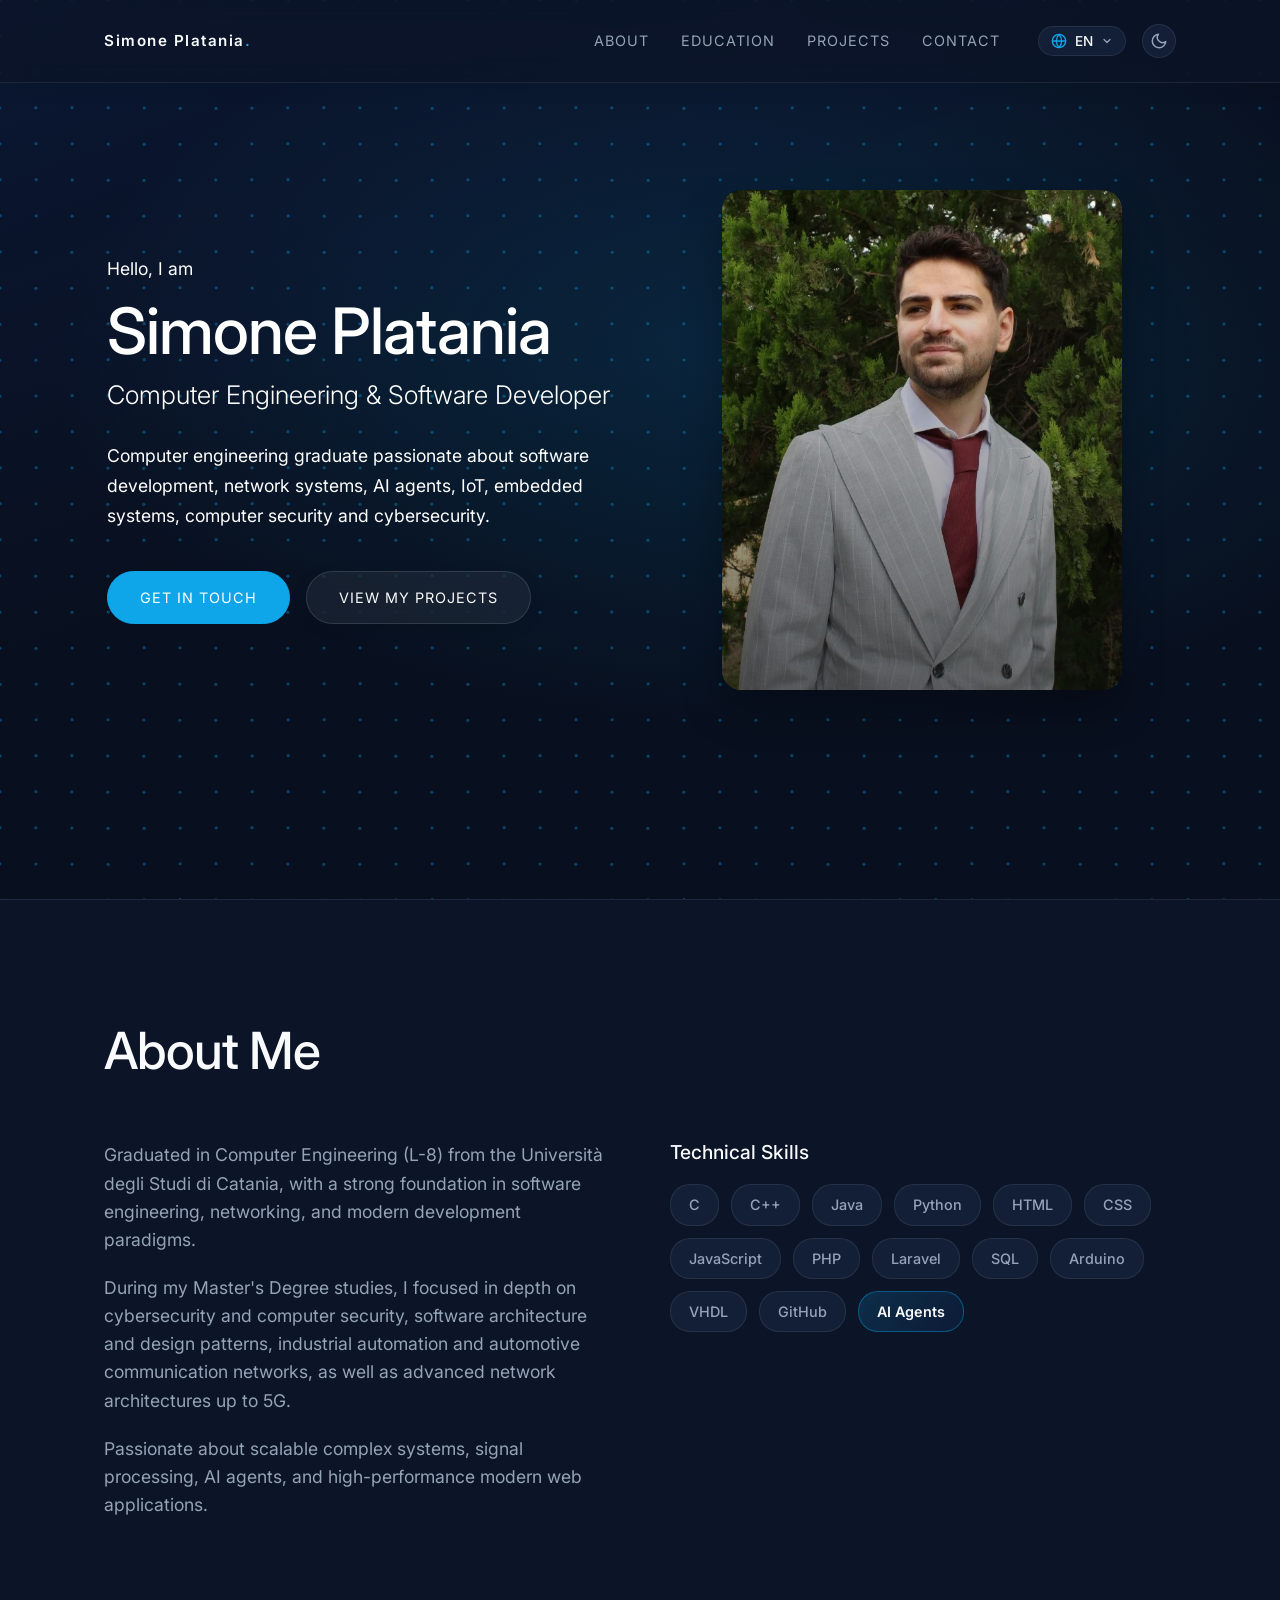
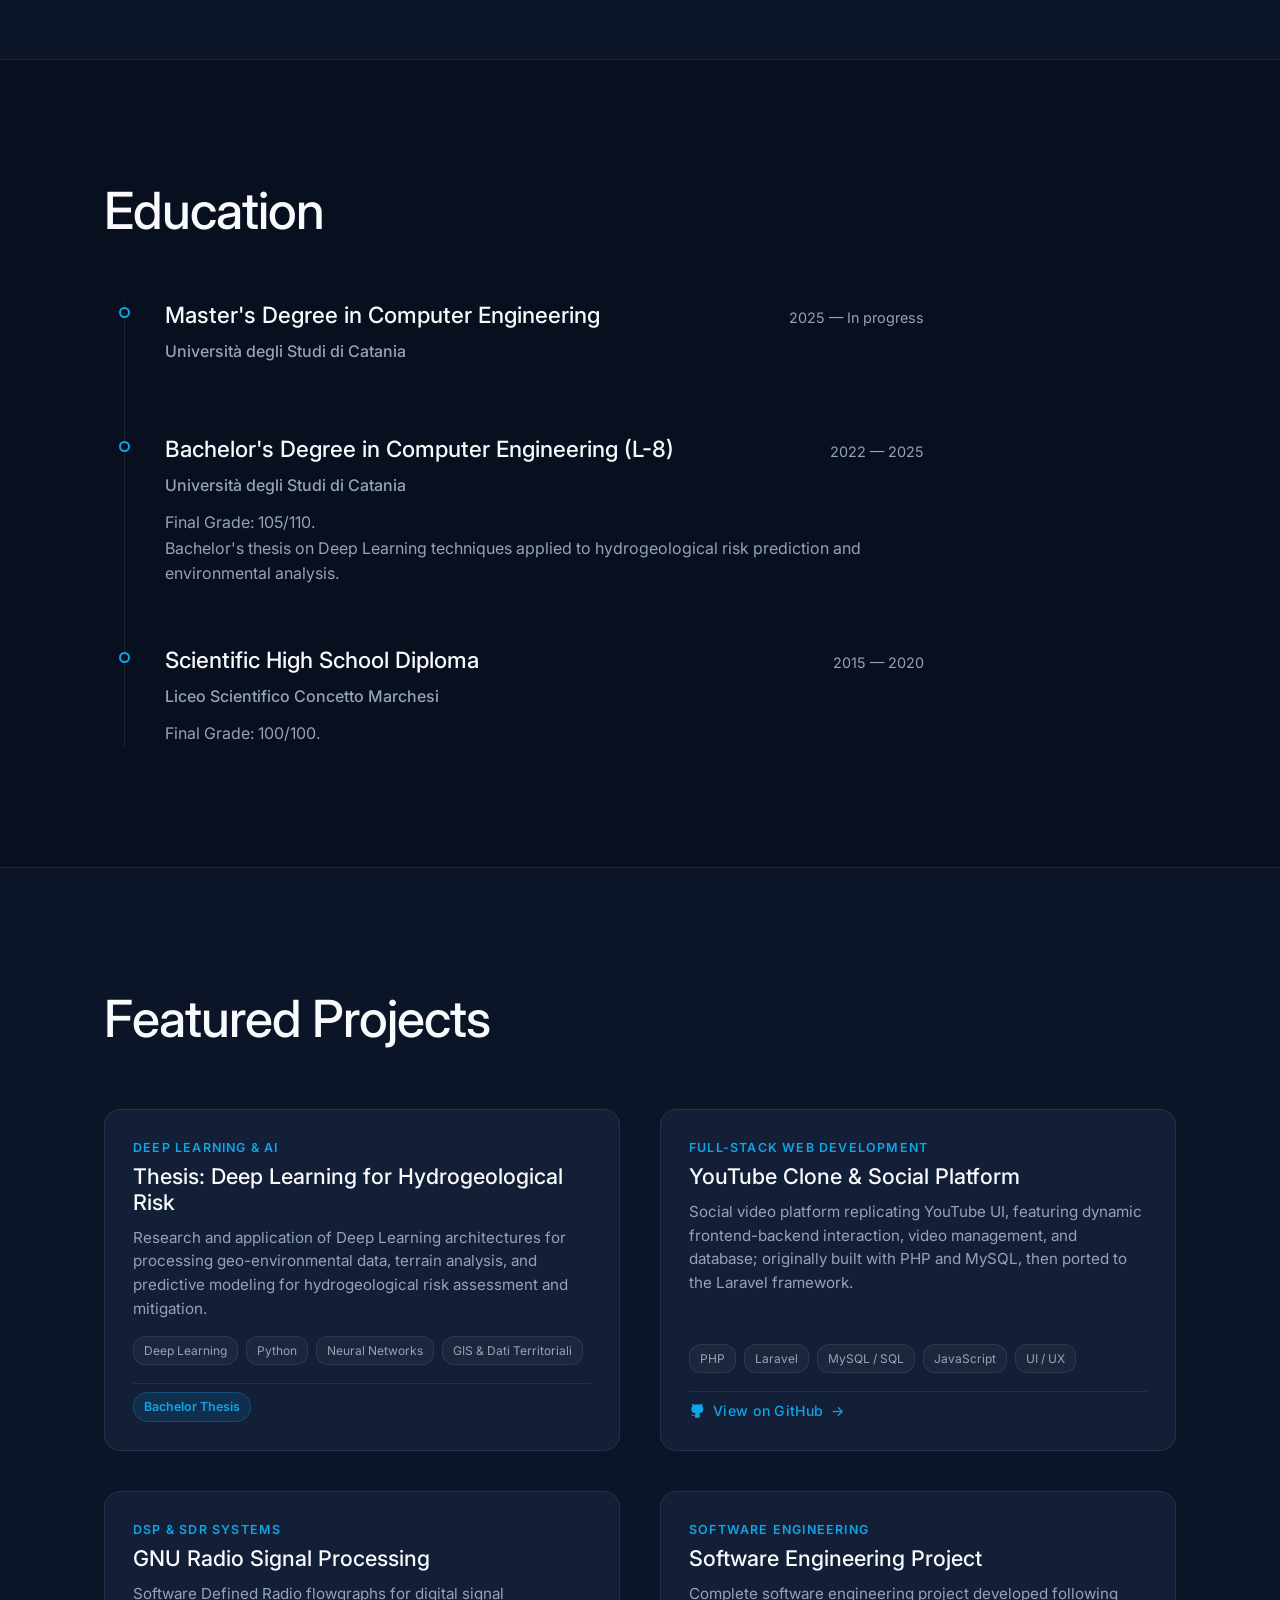
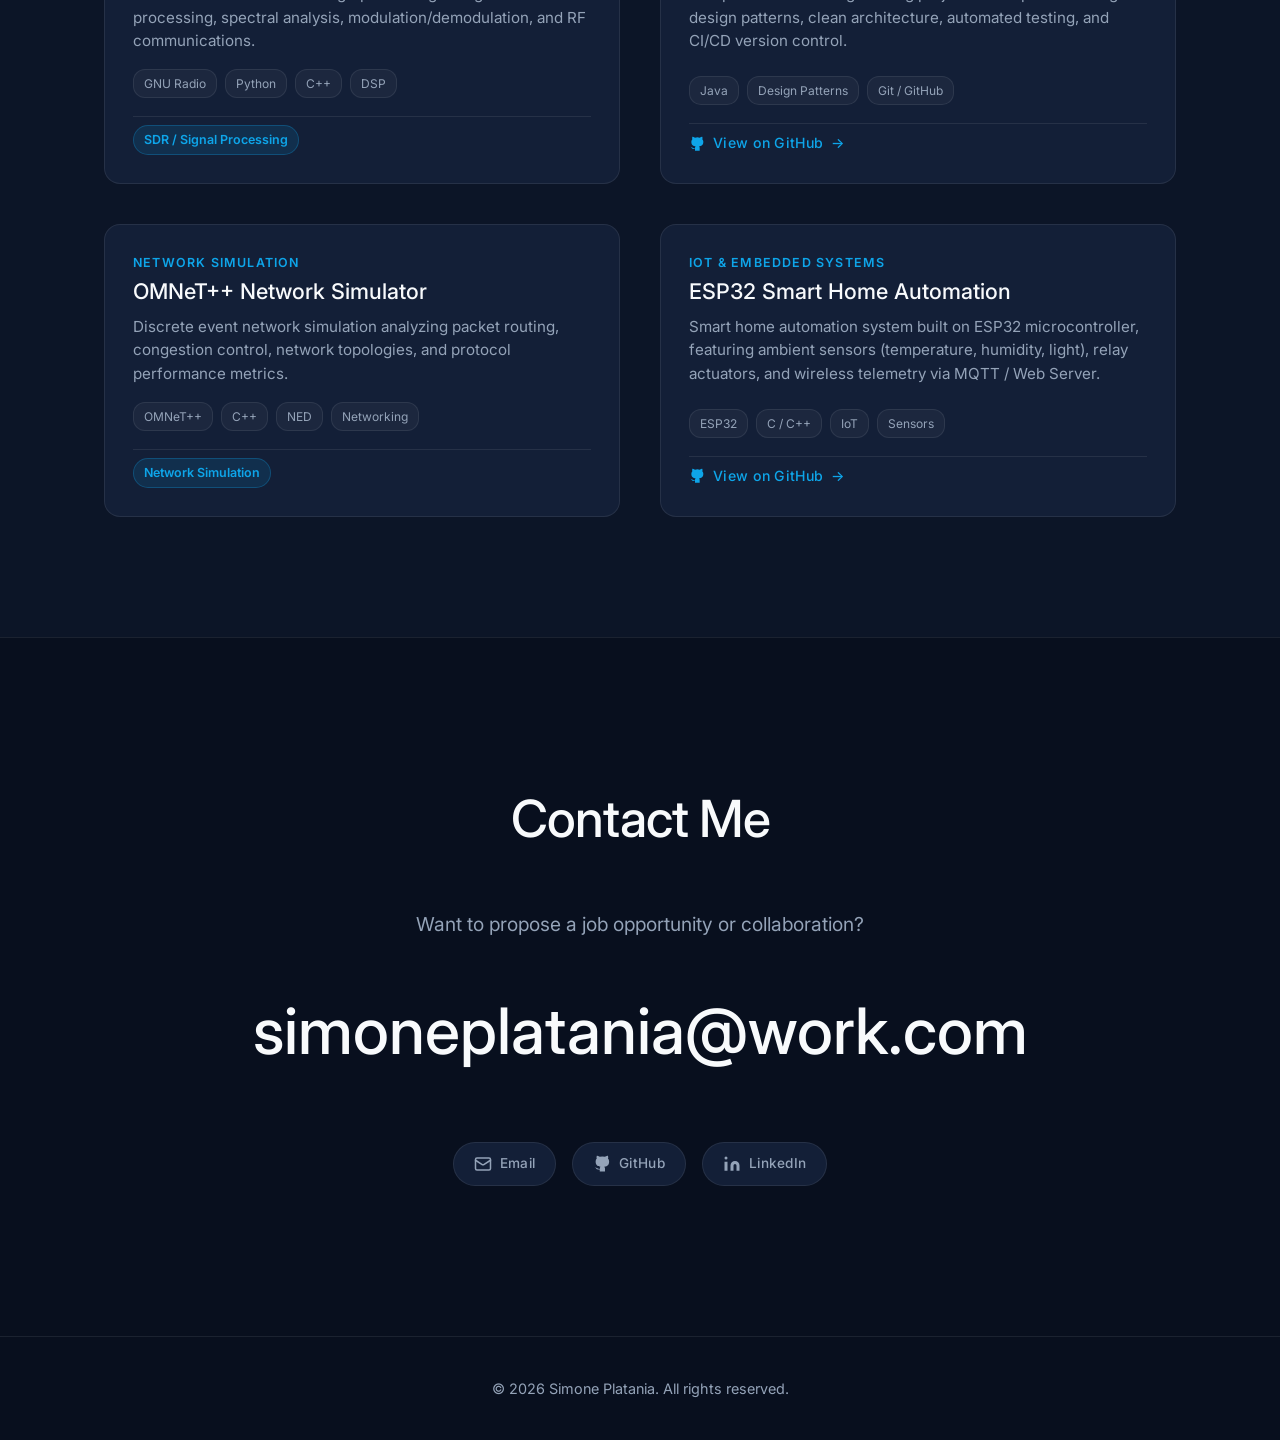
==== index.html @ e35604b4 "contact" ====
<!DOCTYPE html>
<html lang="en">

<head>
    <meta charset="UTF-8">
    <meta name="viewport" content="width=device-width, initial-scale=1.0">
    <title>Simone Platania | Portfolio</title>
    <meta name="description" content="Computer Engineering Graduate & Software Developer - Portfolio of Simone Platania">
    <link rel="stylesheet" href="styles.css">
    <link href="https://fonts.googleapis.com/css2?family=Inter:wght@300;400;500;600;700&display=swap" rel="stylesheet">
</head>

<body>
    <header id="navbar">
        <div class="nav-container">
            <a href="#" class="logo">Simone Platania<span style="color: var(--accent-color)">.</span></a>
            <div class="nav-right">
                <nav>
                    <ul class="nav-links">
                        <li><a href="#about" data-i18n="nav_about">About</a></li>
                        <li><a href="#education" data-i18n="nav_edu">Education</a></li>
                        <li><a href="#projects" data-i18n="nav_work">Projects</a></li>
                        <li><a href="#contact" data-i18n="nav_contact">Contact</a></li>
                        <li class="nav-toggles-wrapper">
                            <!-- Globe Dropdown Language Selector -->
                            <div class="lang-dropdown-wrapper" id="lang-dropdown-wrapper">
                                <button id="lang-dropdown-btn" class="lang-dropdown-btn" aria-label="Select language"
                                    aria-expanded="false" aria-haspopup="true">
                                    <svg class="icon-globe" xmlns="http://www.w3.org/2000/svg" width="16" height="16"
                                        viewBox="0 0 24 24" fill="none" stroke="currentColor" stroke-width="2"
                                        stroke-linecap="round" stroke-linejoin="round">
                                        <circle cx="12" cy="12" r="10" />
                                        <line x1="2" y1="12" x2="22" y2="12" />
                                        <path
                                            d="M12 2a15.3 15.3 0 0 1 4 10 15.3 15.3 0 0 1-4 10 15.3 15.3 0 0 1-4-10 15.3 15.3 0 0 1 4-10z" />
                                    </svg>
                                    <span id="lang-current-label">EN</span>
                                    <svg class="icon-chevron" xmlns="http://www.w3.org/2000/svg" width="12" height="12"
                                        viewBox="0 0 24 24" fill="none" stroke="currentColor" stroke-width="2.5"
                                        stroke-linecap="round" stroke-linejoin="round">
                                        <polyline points="6 9 12 15 18 9" />
                                    </svg>
                                </button>
                                <ul class="lang-dropdown-menu" role="menu" aria-label="Language">
                                    <li>
                                        <button class="lang-option" data-lang="it" role="menuitem">
                                            <span class="lang-code">IT</span>
                                            <span class="lang-name">Italiano</span>
                                        </button>
                                    </li>
                                    <li>
                                        <button class="lang-option active" data-lang="en" role="menuitem">
                                            <span class="lang-code">EN</span>
                                            <span class="lang-name">English</span>
                                        </button>
                                    </li>
                                    <li>
                                        <button class="lang-option" data-lang="es" role="menuitem">
                                            <span class="lang-code">ES</span>
                                            <span class="lang-name">Español</span>
                                        </button>
                                    </li>
                                    <li>
                                        <button class="lang-option" data-lang="fr" role="menuitem">
                                            <span class="lang-code">FR</span>
                                            <span class="lang-name">Français</span>
                                        </button>
                                    </li>
                                    <li>
                                        <button class="lang-option" data-lang="de" role="menuitem">
                                            <span class="lang-code">DE</span>
                                            <span class="lang-name">Deutsch</span>
                                        </button>
                                    </li>
                                </ul>
                            </div>

                            <!-- Theme Toggle Button -->
                            <button id="theme-toggle" class="theme-toggle-btn" aria-label="Cambia tema">
                                <!-- Moon Icon (Shown in Dark Mode) -->
                                <svg class="icon-moon" xmlns="http://www.w3.org/2000/svg" width="18" height="18"
                                    viewBox="0 0 24 24" fill="none" stroke="currentColor" stroke-width="2"
                                    stroke-linecap="round" stroke-linejoin="round">
                                    <path d="M21 12.79A9 9 0 1 1 11.21 3 7 7 0 0 0 21 12.79z"></path>
                                </svg>
                                <!-- Sun Icon (Shown in Light Mode) -->
                                <svg class="icon-sun" xmlns="http://www.w3.org/2000/svg" width="18" height="18"
                                    viewBox="0 0 24 24" fill="none" stroke="currentColor" stroke-width="2"
                                    stroke-linecap="round" stroke-linejoin="round">
                                    <circle cx="12" cy="12" r="5"></circle>
                                    <line x1="12" y1="1" x2="12" y2="3"></line>
                                    <line x1="12" y1="21" x2="12" y2="23"></line>
                                    <line x1="4.22" y1="4.22" x2="5.64" y2="5.64"></line>
                                    <line x1="18.36" y1="18.36" x2="19.78" y2="19.78"></line>
                                    <line x1="1" y1="12" x2="3" y2="12"></line>
                                    <line x1="21" y1="12" x2="23" y2="12"></line>
                                    <line x1="4.22" y1="19.78" x2="5.64" y2="18.36"></line>
                                    <line x1="18.36" y1="5.64" x2="19.78" y2="4.22"></line>
                                </svg>
                            </button>
                        </li>
                    </ul>
                </nav>
                <button class="hamburger" id="hamburger-btn" aria-label="Menu" aria-expanded="false">
                    <span class="line"></span>
                    <span class="line"></span>
                    <span class="line"></span>
                </button>
            </div>
        </div>
    </header>

    <main>
        <!-- Hero Section -->
        <section id="hero" class="hero-section">
            <canvas id="hero-canvas"></canvas>
            <div class="container hero-container">
                <div class="hero-text fade-in">
                    <p class="greeting" data-i18n="hero_greeting">Hello, I am</p>
                    <h1 class="title">Simone Platania</h1>
                    <h2 class="subtitle" data-i18n="hero_subtitle">Computer Engineering & Software Developer</h2>
                    <p class="description" data-i18n="hero_desc">
                        Computer engineering graduate passionate about software development, network systems, AI agents, IoT, embedded systems, computer security and cybersecurity.
                    </p>
                    <div class="hero-actions">
                        <a href="#contact" class="btn btn-primary" data-i18n="btn_contact">Get in Touch</a>
                        <a href="#projects" class="btn btn-secondary" data-i18n="btn_work">View My Projects</a>
                    </div>
                </div>
                <div class="hero-visual fade-in">
                    <div class="image-wrapper">
                        <!-- Profile Image -->
                        <img src="assets/profile_avatar.jpg" alt="Simone Platania" class="profile-img" width="682" height="1024">
                        <div class="img-backdrop"></div>
                    </div>
                </div>
            </div>
        </section>

        <!-- About Section -->
        <section id="about" class="about-section">
            <div class="container">
                <h2 class="section-title reveal-text" data-i18n="about_title">About Me</h2>
                <div class="about-content">
                    <div class="about-text fade-in-up">
                        <p data-i18n="about_p1">Graduated in Computer Engineering (L-8) from the Università degli Studi di Catania, with a strong foundation in software engineering, networking, and modern development paradigms.</p>
                        <p data-i18n="about_p2">During my Master's Degree studies, I focused in depth on cybersecurity and computer security, software architecture and design patterns, industrial automation and automotive communication networks, as well as advanced network architectures up to 5G.</p>
                        <p data-i18n="about_p3">Passionate about scalable complex systems, signal processing, AI agents, and high-performance modern web applications.</p>
                    </div>
                    <div class="skills-container fade-in-up">
                        <h3 data-i18n="skills_title">Technical Skills</h3>
                        <div class="skills-grid">
                            <span class="skill-tag">C</span>
                            <span class="skill-tag">C++</span>
                            <span class="skill-tag">Java</span>
                            <span class="skill-tag">Python</span>
                            <span class="skill-tag">HTML</span>
                            <span class="skill-tag">CSS</span>
                            <span class="skill-tag">JavaScript</span>
                            <span class="skill-tag">PHP</span>
                            <span class="skill-tag">Laravel</span>
                            <span class="skill-tag">SQL</span>
                            <span class="skill-tag">Arduino</span>
                            <span class="skill-tag">VHDL</span>
                            <span class="skill-tag">GitHub</span>
                            <span class="skill-tag skill-highlight" data-i18n="skill_ai">AI Agents</span>
                        </div>
                    </div>
                </div>
            </div>
        </section>

        <!-- Education Section -->
        <section id="education" class="experience-section">
            <div class="container">
                <h2 class="section-title reveal-text" data-i18n="edu_title">Education</h2>
                <div class="timeline">
                    <!-- Master's Degree in Computer Engineering -->
                    <div class="timeline-item fade-in-up">
                        <div class="timeline-dot"></div>
                        <div class="timeline-content">
                            <div class="timeline-header">
                                <h3 data-i18n="edu0_degree">Master's Degree in Computer Engineering</h3>
                                <span class="timeline-date" data-i18n="edu0_date">2025 — In progress</span>
                            </div>
                            <h4 class="company">
                                <span data-i18n="edu0_school">Università degli Studi di Catania</span>
                            </h4>
                        </div>
                    </div>
                    <!-- Bachelor's Degree in Computer Engineering (L-8) -->
                    <div class="timeline-item fade-in-up">
                        <div class="timeline-dot"></div>
                        <div class="timeline-content">
                            <div class="timeline-header">
                                <h3 data-i18n="edu1_degree">Bachelor's Degree in Computer Engineering (L-8)</h3>
                                <span class="timeline-date" data-i18n="edu1_date">2022 — 2025</span>
                            </div>
                            <h4 class="company">
                                <span data-i18n="edu1_school">Università degli Studi di Catania</span>
                            </h4>
                            <p data-i18n="edu1_desc">Final Grade: 105/110.<br>Bachelor's thesis on Deep Learning techniques applied to hydrogeological risk prediction and environmental analysis.</p>
                        </div>
                    </div>
                    <!-- Scientific High School Diploma -->
                    <div class="timeline-item fade-in-up">
                        <div class="timeline-dot"></div>
                        <div class="timeline-content">
                            <div class="timeline-header">
                                <h3 data-i18n="edu2_degree">Scientific High School Diploma</h3>
                                <span class="timeline-date" data-i18n="edu2_date">2015 — 2020</span>
                            </div>
                            <h4 class="company">
                                <span data-i18n="edu2_school">Liceo Scientifico Concetto Marchesi</span>
                            </h4>
                            <p data-i18n="edu2_desc">Final Grade: 100/100.</p>
                        </div>
                    </div>
                </div>
            </div>
        </section>

        <!-- Projects Section -->
        <section id="projects" class="projects-section">
            <div class="container">
                <h2 class="section-title reveal-text" data-i18n="work_title">Featured Projects</h2>
                <div class="projects-grid">
                    <!-- Project 1: Tesi Deep Learning Rischio Idrogeologico -->
                    <article class="project-card fade-in-up">
                        <div class="project-info">
                            <span class="project-category" data-i18n="proj_thesis_cat">Deep Learning & AI</span>
                            <h3 data-i18n="proj_thesis_title">Tesi: Deep Learning per il Rischio Idrogeologico</h3>
                            <p class="project-desc" data-i18n="proj_thesis_desc">Studio e applicazione di architetture
                                di Deep Learning per l'elaborazione di dati geo-ambientali, analisi del territorio e
                                modelli predittivi per la stima e mitigazione del rischio idrogeologico.</p>
                            <div class="project-tags">
                                <span class="tag-pill">Deep Learning</span>
                                <span class="tag-pill">Python</span>
                                <span class="tag-pill">Neural Networks</span>
                                <span class="tag-pill">GIS & Dati Territoriali</span>
                            </div>
                            <div class="project-links-group">
                                <span class="project-badge" data-i18n="badge_thesis">Tesi di Laurea</span>
                            </div>
                        </div>
                    </article>

                    <!-- Project 2: YouTube Clone & Social Platform -->
                    <article class="project-card fade-in-up">
                        <div class="project-info">
                            <span class="project-category" data-i18n="proj_youtube_cat">Sviluppo Web Full-Stack</span>
                            <h3 data-i18n="proj_youtube_title">YouTube Clone & Social Platform</h3>
                            <p class="project-desc" data-i18n="proj_youtube_desc">Piattaforma social video con
                                interfaccia grafica ispirata a YouTube, interazione dinamica frontend-backend, gestione
                                video e database; inizialmente sviluppata in PHP e MySQL, successivamente portata su
                                framework Laravel.
                            </p>
                            <div class="project-tags">
                                <span class="tag-pill">PHP</span>
                                <span class="tag-pill">Laravel</span>
                                <span class="tag-pill">MySQL / SQL</span>
                                <span class="tag-pill">JavaScript</span>
                                <span class="tag-pill">UI / UX</span>
                            </div>
                            <div class="project-links-group">
                                <a href="https://github.com/simoplat/hw2" target="_blank" rel="noopener noreferrer"
                                    class="project-link">
                                    <svg xmlns="http://www.w3.org/2000/svg" width="16" height="16" viewBox="0 0 24 24"
                                        fill="currentColor">
                                        <path
                                            d="M9 19c-5 1.5-5-2.5-7-3m14 6v-3.87a3.37 3.37 0 0 0-.94-2.61c3.14-.35 6.44-1.54 6.44-7A5.44 5.44 0 0 0 20 4.77 5.07 5.07 0 0 0 19.91 1S18.73.65 16 2.48a13.38 13.38 0 0 0-7 0C6.27.65 5.09 1 5.09 1A5.07 5.07 0 0 0 5 4.77a5.44 5.44 0 0 0-1.5 3.78c0 5.42 3.3 6.61 6.44 7A3.37 3.37 0 0 0 9 18.13V22" />
                                    </svg>
                                    <span data-i18n="btn_view_proj">Vedi su GitHub</span>
                                    <span class="arrow">→</span>
                                </a>
                            </div>
                        </div>
                    </article>

                    <!-- Project 3: GNU Radio -->
                    <article class="project-card fade-in-up">
                        <div class="project-info">
                            <span class="project-category" data-i18n="proj_gnuradio_cat">Sistemi DSP & SDR</span>
                            <h3 data-i18n="proj_gnuradio_title">GNU Radio Signal Processing</h3>
                            <p class="project-desc" data-i18n="proj_gnuradio_desc">Flowgraph Software Defined Radio per
                                elaborazione digitale dei segnali, analisi spettrale, modulazione/demodulazione e
                                comunicazioni RF.</p>
                            <div class="project-tags">
                                <span class="tag-pill">GNU Radio</span>
                                <span class="tag-pill">Python</span>
                                <span class="tag-pill">C++</span>
                                <span class="tag-pill">DSP</span>
                            </div>
                            <div class="project-links-group">
                                <span class="project-badge">SDR / Signal Processing</span>
                            </div>
                        </div>
                    </article>

                    <!-- Project 4: Progetto Ingegneria del Software -->
                    <article class="project-card fade-in-up">
                        <div class="project-info">
                            <span class="project-category" data-i18n="proj_sweng_cat">Ingegneria del Software</span>
                            <h3 data-i18n="proj_sweng_title">Progetto Ingegneria del Software</h3>
                            <p class="project-desc" data-i18n="proj_sweng_desc">Progetto software completo sviluppato
                                seguendo pattern architetturali, principi di clean code, testing e controllo di versione
                                con GitHub.</p>
                            <div class="project-tags">
                                <span class="tag-pill">Java</span>
                                <span class="tag-pill">Design Patterns</span>
                                <span class="tag-pill">Git / GitHub</span>
                            </div>
                            <div class="project-links-group">
                                <a href="https://github.com/simoplat/UniCenter" target="_blank"
                                    rel="noopener noreferrer" class="project-link">
                                    <svg xmlns="http://www.w3.org/2000/svg" width="16" height="16" viewBox="0 0 24 24"
                                        fill="currentColor">
                                        <path
                                            d="M9 19c-5 1.5-5-2.5-7-3m14 6v-3.87a3.37 3.37 0 0 0-.94-2.61c3.14-.35 6.44-1.54 6.44-7A5.44 5.44 0 0 0 20 4.77 5.07 5.07 0 0 0 19.91 1S18.73.65 16 2.48a13.38 13.38 0 0 0-7 0C6.27.65 5.09 1 5.09 1A5.07 5.07 0 0 0 5 4.77a5.44 5.44 0 0 0-1.5 3.78c0 5.42 3.3 6.61 6.44 7A3.37 3.37 0 0 0 9 18.13V22" />
                                    </svg>
                                    <span data-i18n="btn_view_proj">Vedi su GitHub</span>
                                    <span class="arrow">→</span>
                                </a>
                            </div>
                        </div>
                    </article>

                    <!-- Project 5: OMNeT++ -->
                    <article class="project-card fade-in-up">
                        <div class="project-info">
                            <span class="project-category" data-i18n="proj_omnet_cat">Simulazione di Reti</span>
                            <h3 data-i18n="proj_omnet_title">OMNeT++ Network Simulator</h3>
                            <p class="project-desc" data-i18n="proj_omnet_desc">Simulazioni ad eventi discreti per
                                l'analisi di instradamento pacchetti, congestione di rete, topologie complesse e
                                metriche di prestazione.</p>
                            <div class="project-tags">
                                <span class="tag-pill">OMNeT++</span>
                                <span class="tag-pill">C++</span>
                                <span class="tag-pill">NED</span>
                                <span class="tag-pill">Networking</span>
                            </div>
                            <div class="project-links-group">
                                <span class="project-badge">Network Simulation</span>
                            </div>
                        </div>
                    </article>

                    <!-- Project 6: ESP32 Smart Home -->
                    <article class="project-card fade-in-up">
                        <div class="project-info">
                            <span class="project-category" data-i18n="proj_esp32_cat">IoT & Sistemi Embedded</span>
                            <h3 data-i18n="proj_esp32_title">ESP32 Smart Home Automation</h3>
                            <p class="project-desc" data-i18n="proj_esp32_desc">Sistema di automazione domestica basato
                                su microcontrollore ESP32, sensori ambientali (temperatura, umidità, illuminazione),
                                tramite Bot Telegram.</p>
                            <div class="project-tags">
                                <span class="tag-pill">ESP32</span>
                                <span class="tag-pill">C / C++</span>
                                <span class="tag-pill">IoT</span>
                                <span class="tag-pill">Sensors</span>
                            </div>
                            <div class="project-links-group">
                                <a href="https://github.com/simoplat" target="_blank" rel="noopener noreferrer"
                                    class="project-link">
                                    <svg xmlns="http://www.w3.org/2000/svg" width="16" height="16" viewBox="0 0 24 24"
                                        fill="currentColor">
                                        <path
                                            d="M9 19c-5 1.5-5-2.5-7-3m14 6v-3.87a3.37 3.37 0 0 0-.94-2.61c3.14-.35 6.44-1.54 6.44-7A5.44 5.44 0 0 0 20 4.77 5.07 5.07 0 0 0 19.91 1S18.73.65 16 2.48a13.38 13.38 0 0 0-7 0C6.27.65 5.09 1 5.09 1A5.07 5.07 0 0 0 5 4.77a5.44 5.44 0 0 0-1.5 3.78c0 5.42 3.3 6.61 6.44 7A3.37 3.37 0 0 0 9 18.13V22" />
                                    </svg>
                                    <span data-i18n="btn_view_proj">Vedi su GitHub</span>
                                    <span class="arrow">→</span>
                                </a>
                            </div>
                        </div>
                    </article>
                </div>
            </div>
        </section>

        <!-- Contact Section -->
        <section id="contact" class="contact-section">
            <div class="container">
                <div class="contact-content fade-in-up">
                    <h2 class="section-title" data-i18n="contact_title">Contact Me</h2>
                    <p class="contact-desc" data-i18n="contact_desc">Want to propose a job opportunity or collaboration?</p>
                    <a href="mailto:hello@example.com" class="email-link">simoneplatania@work.com</a>

                    <div class="social-links">
                        <a href="mailto:hello@example.com" class="social-link" aria-label="Email">
                            <svg xmlns="http://www.w3.org/2000/svg" width="18" height="18" viewBox="0 0 24 24"
                                fill="none" stroke="currentColor" stroke-width="2" stroke-linecap="round"
                                stroke-linejoin="round">
                                <rect x="2" y="4" width="20" height="16" rx="2" />
                                <path d="m22 7-8.97 5.7a1.94 1.94 0 0 1-2.06 0L2 7" />
                            </svg>
                            <span>Email</span>
                        </a>
                        <a href="https://github.com/simoplat" target="_blank" rel="noopener noreferrer"
                            class="social-link" aria-label="GitHub">
                            <svg xmlns="http://www.w3.org/2000/svg" width="18" height="18" viewBox="0 0 24 24"
                                fill="currentColor">
                                <path
                                    d="M9 19c-5 1.5-5-2.5-7-3m14 6v-3.87a3.37 3.37 0 0 0-.94-2.61c3.14-.35 6.44-1.54 6.44-7A5.44 5.44 0 0 0 20 4.77 5.07 5.07 0 0 0 19.91 1S18.73.65 16 2.48a13.38 13.38 0 0 0-7 0C6.27.65 5.09 1 5.09 1A5.07 5.07 0 0 0 5 4.77a5.44 5.44 0 0 0-1.5 3.78c0 5.42 3.3 6.61 6.44 7A3.37 3.37 0 0 0 9 18.13V22" />
                            </svg>
                            <span>GitHub</span>
                        </a>
                        <a href="https://linkedin.com/" target="_blank" rel="noopener noreferrer" class="social-link"
                            aria-label="LinkedIn">
                            <svg xmlns="http://www.w3.org/2000/svg" width="18" height="18" viewBox="0 0 24 24"
                                fill="currentColor">
                                <path
                                    d="M16 8a6 6 0 0 1 6 6v7h-4v-7a2 2 0 0 0-2-2 2 2 0 0 0-2 2v7h-4v-7a6 6 0 0 1 6-6z" />
                                <rect x="2" y="9" width="4" height="12" />
                                <circle cx="4" cy="4" r="2" />
                            </svg>
                            <span>LinkedIn</span>
                        </a>
                    </div>
                </div>
            </div>
        </section>
    </main>

    <footer>
        <div class="container footer-container">
            <p>&copy; <span id="year"></span> Simone Platania. <span data-i18n="footer_rights">All rights reserved.</span></p>
        </div>
    </footer>

    <script src="translations.js"></script>
    <script src="script.js"></script>
</body>

</html>
---- styles.css ----
/* Base & Reset */
*,
*::before,
*::after {
    box-sizing: border-box;
    margin: 0;
    padding: 0;
}

:root {
    --bg-color: #0c1527;
    --bg-alt: #080f1e;
    --bg-dark-blue: #080f1e;
    --surface-color: #131f37;
    --text-primary: #f8fafc;
    --text-secondary: #94a3b8;
    --accent-color: #0ea5e9;
    --accent-light: #38bdf8;
    --border-color: rgba(255, 255, 255, 0.08);
    --navbar-bg-initial: rgba(12, 21, 39, 0.70);
    --navbar-bg: rgba(12, 21, 39, 0.88);
    --btn-secondary-bg: rgba(255, 255, 255, 0.06);
    --btn-secondary-border: rgba(255, 255, 255, 0.12);
    --font-main: 'Inter', sans-serif;
    --transition: all 0.4s cubic-bezier(0.16, 1, 0.3, 1);
}

/* Light Theme */
[data-theme="light"] {
    --bg-color: #f8fafc;
    --bg-alt: #f0f7ff;
    --bg-dark-blue: #f0f7ff;
    --surface-color: #ffffff;
    --text-primary: #0f172a;
    --text-secondary: #475569;
    --accent-color: #0284c7;
    --accent-light: #0369a1;
    --border-color: rgba(0, 0, 0, 0.08);
    --navbar-bg-initial: rgba(248, 250, 252, 0.75);
    --navbar-bg: rgba(248, 250, 252, 0.90);
    --btn-secondary-bg: rgba(255, 255, 255, 0.75);
    --btn-secondary-border: rgba(0, 0, 0, 0.12);
}

html {
    scroll-behavior: smooth;
    font-size: 16px;
}

body {
    background-color: var(--bg-color);
    color: var(--text-primary);
    font-family: var(--font-main);
    line-height: 1.6;
    overflow-x: hidden;
    transition: background-color 0.4s ease, color 0.4s ease;
}


main,
footer {
    position: relative;
    z-index: 10;
}

/* Lang Dropdown Selector */
.lang-dropdown-wrapper {
    position: relative;
    display: inline-block;
}

.lang-dropdown-btn {
    background: var(--surface-color);
    border: 1px solid var(--border-color);
    border-radius: 20px;
    padding: 6px 12px;
    display: flex;
    align-items: center;
    gap: 8px;
    cursor: pointer;
    color: var(--text-primary);
    font-family: var(--font-main);
    font-size: 0.85rem;
    font-weight: 500;
    transition: var(--transition);
    outline: none;
}

.lang-dropdown-btn:hover,
.lang-dropdown-wrapper.open .lang-dropdown-btn {
    border-color: var(--accent-color);
    box-shadow: 0 0 14px rgba(14, 165, 233, 0.25);
    color: var(--accent-color);
}

.icon-globe {
    color: var(--accent-color);
    flex-shrink: 0;
    transition: transform 0.3s ease;
}

.lang-dropdown-btn:hover .icon-globe {
    transform: rotate(20deg);
}

.lang-current-label {
    font-weight: 600;
    letter-spacing: 0.5px;
    font-size: 0.8rem;
}

.icon-chevron {
    color: var(--text-secondary);
    transition: transform 0.3s cubic-bezier(0.16, 1, 0.3, 1);
}

.lang-dropdown-wrapper.open .icon-chevron {
    transform: rotate(180deg);
}

/* Dropdown Menu */
.lang-dropdown-menu {
    position: absolute;
    top: calc(100% + 8px);
    right: 0;
    background: var(--surface-color);
    border: 1px solid var(--border-color);
    border-radius: 12px;
    padding: 6px;
    list-style: none;
    min-width: 140px;
    box-shadow: 0 10px 30px rgba(0, 0, 0, 0.35);
    backdrop-filter: blur(12px);
    opacity: 0;
    visibility: hidden;
    transform: translateY(-8px) scale(0.95);
    transition: opacity 0.25s cubic-bezier(0.16, 1, 0.3, 1),
                transform 0.25s cubic-bezier(0.16, 1, 0.3, 1),
                visibility 0.25s;
    z-index: 150;
}

.lang-dropdown-wrapper.open .lang-dropdown-menu {
    opacity: 1;
    visibility: visible;
    transform: translateY(0) scale(1);
}

.lang-option {
    width: 100%;
    background: none;
    border: none;
    border-radius: 8px;
    padding: 8px 12px;
    display: flex;
    align-items: center;
    gap: 10px;
    color: var(--text-secondary);
    font-family: var(--font-main);
    font-size: 0.85rem;
    cursor: pointer;
    transition: var(--transition);
    text-align: left;
}

.lang-option:hover {
    background: rgba(14, 165, 233, 0.12);
    color: var(--text-primary);
}

.lang-option.active {
    background: rgba(14, 165, 233, 0.18);
    color: var(--accent-color);
    font-weight: 600;
}

.lang-flag {
    font-size: 1rem;
    line-height: 1;
}

.lang-name {
    flex-grow: 1;
}

.lang-code {
    font-size: 0.75rem;
    opacity: 0.7;
    font-weight: 600;
}

/* Typography & Links */
h1,
h2,
h3,
h4 {
    font-weight: 500;
    line-height: 1.2;
}

a {
    color: var(--text-primary);
    text-decoration: none;
    transition: var(--transition);
}

/* Theme Toggle Button */
.theme-toggle-btn {
    background: var(--surface-color);
    border: 1px solid var(--border-color);
    border-radius: 50%;
    width: 34px;
    height: 34px;
    display: flex;
    align-items: center;
    justify-content: center;
    cursor: pointer;
    color: var(--text-secondary);
    transition: var(--transition);
    flex-shrink: 0;
}

.theme-toggle-btn:hover {
    border-color: var(--accent-color);
    color: var(--accent-color);
    box-shadow: 0 0 12px rgba(14, 165, 233, 0.25);
}

/* Show moon in dark, sun in light */
.icon-sun {
    display: none;
}

.icon-moon {
    display: block;
}

[data-theme="light"] .icon-sun {
    display: block;
}

[data-theme="light"] .icon-moon {
    display: none;
}

/* Light theme navbar handled via --navbar-bg variable */

/* Light theme: mobile nav overlay */
[data-theme="light"] .nav-links {
    /* background: var(--bg-color); */

}

/* Light theme: timeline dot bg matches section */
[data-theme="light"] .timeline-dot {
    background: var(--bg-dark-blue);
}

/* Light theme: hamburger lines */
[data-theme="light"] .hamburger .line {
    background: var(--text-primary);
}

/* Container & Layout */
.container {
    max-width: 1200px;
    margin: 0 auto;
    padding: 0 5%;
}

section {
    padding: 120px 0;
}

/* Header & Navbar */
@keyframes navbarFadeIn {
    from {
        opacity: 0;
        transform: translateY(-8px);
    }

    to {
        opacity: 1;
        transform: translateY(0);
    }
}

header {
    position: fixed;
    top: 0;
    width: 100%;
    z-index: 100;
    padding: 24px 0;
    background: var(--navbar-bg-initial);
    backdrop-filter: blur(12px);
    -webkit-backdrop-filter: blur(12px);
    border-bottom: 1px solid var(--border-color);
    box-shadow: 0 4px 20px rgba(0, 0, 0, 0.08);
    transition: var(--transition);
    animation: navbarFadeIn 0.8s cubic-bezier(0.16, 1, 0.3, 1) both;
}

header.scrolled {
    padding: 15px 0;
    background: var(--navbar-bg);
    backdrop-filter: blur(16px);
    -webkit-backdrop-filter: blur(16px);
    border-bottom: 1px solid var(--border-color);
    box-shadow: 0 4px 24px rgba(0, 0, 0, 0.18);
}

[data-theme="light"] header.scrolled {
    box-shadow: 0 4px 24px rgba(0, 0, 0, 0.06);
}

.nav-container {
    display: flex;
    justify-content: space-between;
    align-items: center;
    max-width: 1200px;
    margin: 0 auto;
    padding: 0 5%;
}

.nav-right {
    display: flex;
    align-items: center;
    gap: 30px;
}

.logo {
    font-size: 0.95rem;
    font-weight: 600;
    letter-spacing: 1.5px;
    white-space: nowrap;
}

.nav-links {
    list-style: none;
    display: flex;
    gap: clamp(16px, 2.5vw, 36px);
    align-items: center;
}

.nav-toggles-wrapper {
    display: flex;
    align-items: center;
    gap: 16px;
    margin-left: 6px;
}

.nav-links a {
    font-size: 0.9rem;
    color: var(--text-secondary);
    text-transform: uppercase;
    letter-spacing: 1px;
    white-space: nowrap;
    position: relative;
}

.nav-links a::after {
    content: '';
    position: absolute;
    width: 0;
    height: 1px;
    background: var(--accent-color);
    left: 0;
    bottom: -4px;
    transition: var(--transition);
}

.nav-links a:hover {
    color: var(--text-primary);
}

.nav-links a:hover::after {
    width: 100%;
}

.hamburger {
    display: none;
    background: var(--surface-color);
    border: 1px solid var(--border-color);
    border-radius: 10px;
    width: 42px;
    height: 42px;
    padding: 0;
    cursor: pointer;
    z-index: 120;
    flex-direction: column;
    justify-content: center;
    align-items: center;
    gap: 5px;
    transition: var(--transition);
    outline: none;
    -webkit-tap-highlight-color: transparent;
}

.hamburger:hover,
.hamburger:focus-visible {
    border-color: var(--accent-color);
    box-shadow: 0 0 14px rgba(14, 165, 233, 0.25);
}

.hamburger .line {
    width: 20px;
    height: 2px;
    background: var(--text-primary);
    border-radius: 2px;
    transition: transform 0.35s cubic-bezier(0.16, 1, 0.3, 1), opacity 0.25s ease, background-color 0.3s ease;
    transform-origin: center;
}

/* Buttons */
.btn {
    display: inline-block;
    padding: 14px 32px;
    border-radius: 30px;
    font-size: 0.9rem;
    text-transform: uppercase;
    letter-spacing: 1px;
    position: relative;
    overflow: hidden;
    z-index: 1;
    transition: var(--transition);
}

.btn-primary {
    background: var(--accent-color);
    color: #ffffff;
    border: 1px solid var(--accent-color);
    backdrop-filter: blur(12px);
    -webkit-backdrop-filter: blur(12px);
}

.btn-primary:hover {
    background: rgba(14, 165, 233, 0.12);
    backdrop-filter: blur(12px);
    -webkit-backdrop-filter: blur(12px);
    color: var(--accent-color);
    border-color: var(--accent-color);
    box-shadow: 0 0 20px rgba(14, 165, 233, 0.22);
}

[data-theme="light"] .btn-primary:hover {
    background: rgba(2, 132, 199, 0.12);
    box-shadow: 0 0 20px rgba(2, 132, 199, 0.22);
}

.btn-secondary {
    background: var(--btn-secondary-bg);
    backdrop-filter: blur(12px);
    -webkit-backdrop-filter: blur(12px);
    color: var(--text-primary);
    border: 1px solid var(--btn-secondary-border);
    box-shadow: 0 4px 16px rgba(0, 0, 0, 0.1);
}

.btn-secondary:hover {
    border-color: var(--accent-color);
    color: var(--accent-color);
    background: rgba(14, 165, 233, 0.12);
    box-shadow: 0 0 20px rgba(14, 165, 233, 0.22);
}

/* Hero Section */
#hero-canvas {
    position: absolute;
    inset: 0;
    width: 100%;
    height: 100%;
    pointer-events: none;
    z-index: 0;
}

.hero-section {
    position: relative;
    min-height: 100vh;
    display: flex;
    align-items: center;
    padding-top: 100px;
    overflow: hidden;
    background-color: var(--bg-dark-blue);
    background-image: radial-gradient(ellipse 80% 60% at 60% 40%, rgba(14, 165, 233, 0.15) 0%, transparent 70%),
        linear-gradient(160deg, rgba(37, 99, 235, 0.10) 0%, transparent 50%);
    border-bottom: 1px solid var(--border-color);
}

.hero-section .container {
    position: relative;
    z-index: 1;
}

.hero-container {
    display: grid;
    grid-template-columns: 1fr 1fr;
    gap: 60px;
    align-items: center;
}

.hero-text {
    color: #ffffff;
}

.greeting {
    color: #ffffff;
    font-size: 1.1rem;
    margin-bottom: 10px;
}

.title {
    font-size: clamp(3rem, 5vw, 5rem);
    color: #ffffff;
    margin-bottom: 10px;
    letter-spacing: -1px;
}

.subtitle {
    font-size: clamp(1.2rem, 2vw, 1.8rem);
    color: #ffffff;
    margin-bottom: 30px;
    font-weight: 300;
}

.description {
    font-size: 1.1rem;
    color: #ffffff;
    margin-bottom: 40px;
    max-width: 500px;
    line-height: 1.7;
}

[data-theme="light"] .hero-text,
[data-theme="light"] .hero-text .greeting,
[data-theme="light"] .hero-text .title,
[data-theme="light"] .hero-text .subtitle,
[data-theme="light"] .hero-text .description {
    color: var(--text-primary);
}

[data-theme="light"] .hero-text .greeting,
[data-theme="light"] .hero-text .subtitle {
    color: var(--text-secondary);
}

.hero-actions {
    display: flex;
    gap: 16px;
    flex-wrap: wrap;
    align-items: center;
}

.hero-visual {
    position: relative;
    display: flex;
    justify-content: center;
}

.image-wrapper {
    position: relative;
    width: 100%;
    max-width: 400px;
    aspect-ratio: 4/5;
    border-radius: 20px;
    overflow: hidden;
    box-shadow: 0 20px 40px rgba(0, 0, 0, 0.3);
    transition: transform 0.5s ease, box-shadow 0.5s ease;
}

.image-wrapper:hover {
    transform: translateY(-8px);
    box-shadow: 0 30px 60px rgba(0, 0, 0, 0.4);
}

.profile-img {
    width: 100%;
    height: 100%;
    object-fit: cover;
    object-position: center 20%;
    transition: transform 0.5s ease;
}

.image-wrapper:hover .profile-img {
    transform: scale(1.03);
}

.img-backdrop {
    position: absolute;
    inset: 0;
    background: linear-gradient(to top, rgba(5, 5, 5, 0.6), transparent);
    z-index: 1;
}

/* Section Titles */
.section-title {
    font-size: clamp(2rem, 4vw, 3.5rem);
    margin-bottom: 60px;
    letter-spacing: -1px;
    position: relative;
    display: inline-block;
}

/* About Section */
.about-content {
    display: grid;
    grid-template-columns: 1fr 1fr;
    gap: 60px;
}

.about-text p {
    font-size: 1.1rem;
    color: var(--text-secondary);
    margin-bottom: 20px;
}

.skills-container h3 {
    margin-bottom: 20px;
    font-size: 1.2rem;
}

.skills-grid {
    display: flex;
    flex-wrap: wrap;
    gap: 12px;
}

.skill-tag {
    padding: 8px 18px;
    background: var(--surface-color);
    border: 1px solid var(--border-color);
    border-radius: 20px;
    font-size: 0.9rem;
    font-weight: 500;
    color: var(--text-secondary);
    transition: var(--transition);
}

.skill-tag:hover {
    color: var(--text-primary);
    border-color: var(--accent-color);
    transform: translateY(-2px);
    box-shadow: 0 4px 12px rgba(14, 165, 233, 0.18);
}

.skill-tag.skill-highlight {
    background: linear-gradient(135deg, rgba(14, 165, 233, 0.18), rgba(37, 99, 235, 0.08));
    border-color: rgba(14, 165, 233, 0.4);
    color: var(--text-primary);
    font-weight: 600;
}

.skill-tag.skill-highlight:hover {
    border-color: var(--accent-color);
    box-shadow: 0 6px 18px rgba(14, 165, 233, 0.35);
}

/* Experience Section */
.experience-section {
    background-color: var(--bg-dark-blue);
    border-top: 1px solid var(--border-color);
    border-bottom: 1px solid var(--border-color);
}

.timeline {
    position: relative;
    max-width: 800px;
    border-left: 1px solid var(--border-color);
    padding-left: 40px;
    margin-left: 20px;
}

.timeline-item {
    position: relative;
    margin-bottom: 60px;
}

.timeline-item:last-child {
    margin-bottom: 0;
}

.timeline-dot {
    position: absolute;
    left: -46px;
    top: 5px;
    width: 11px;
    height: 11px;
    background: var(--bg-dark-blue);
    border: 2px solid var(--accent-color);
    border-radius: 50%;
}

.timeline-header {
    display: flex;
    justify-content: space-between;
    align-items: baseline;
    margin-bottom: 10px;
    flex-wrap: wrap;
}

.timeline-header h3 {
    font-size: 1.4rem;
}

.timeline-date {
    color: var(--text-secondary);
    font-size: 0.9rem;
}

.company {
    display: inline-flex;
    align-items: center;
    gap: 8px;
    color: var(--text-secondary);
    font-weight: 500;
    margin-bottom: 15px;
}


.timeline-content p {
    color: var(--text-secondary);
}

/* Projects Section */
.projects-grid {
    display: grid;
    grid-template-columns: repeat(auto-fit, minmax(340px, 1fr));
    gap: 40px;
}

.project-card {
    background: var(--surface-color);
    border: 1px solid var(--border-color);
    border-radius: 16px;
    padding: 28px;
    transition: transform 0.4s cubic-bezier(0.16, 1, 0.3, 1),
                border-color 0.4s ease,
                box-shadow 0.4s ease;
    display: flex;
    flex-direction: column;
}

.project-card:hover {
    transform: translateY(-6px);
    border-color: rgba(14, 165, 233, 0.4);
    box-shadow: 0 20px 40px rgba(0, 0, 0, 0.25), 0 0 20px rgba(14, 165, 233, 0.08);
}

.project-info {
    display: flex;
    flex-direction: column;
    flex-grow: 1;
}

.project-category {
    font-size: 0.78rem;
    text-transform: uppercase;
    letter-spacing: 1.2px;
    color: var(--accent-color);
    font-weight: 600;
    display: block;
    margin-bottom: 6px;
}

.project-info h3 {
    font-size: 1.35rem;
    margin-bottom: 10px;
    color: var(--text-primary);
}

.project-desc {
    font-size: 0.95rem;
    color: var(--text-secondary);
    line-height: 1.55;
    margin-bottom: 16px;
    flex-grow: 1;
}

.project-tags {
    display: flex;
    flex-wrap: wrap;
    gap: 8px;
    margin-bottom: 18px;
}

.tag-pill {
    font-size: 0.75rem;
    padding: 4px 10px;
    background: rgba(255, 255, 255, 0.04);
    border: 1px solid var(--border-color);
    border-radius: 12px;
    color: var(--text-secondary);
}

[data-theme="light"] .tag-pill {
    background: rgba(0, 0, 0, 0.04);
}

.project-links-group {
    display: flex;
    align-items: center;
    justify-content: space-between;
    padding-top: 8px;
    border-top: 1px solid var(--border-color);
}

.project-link {
    font-size: 0.88rem;
    font-weight: 500;
    display: inline-flex;
    align-items: center;
    gap: 8px;
    color: var(--accent-color);
    text-transform: none;
    letter-spacing: 0.3px;
    transition: var(--transition);
}

.project-link svg {
    flex-shrink: 0;
    transition: transform 0.3s ease;
}

.project-link .arrow {
    transition: transform 0.3s cubic-bezier(0.16, 1, 0.3, 1);
}

.project-link:hover .arrow {
    transform: translateX(4px);
}

.project-link:hover svg {
    transform: scale(1.15);
}

.project-badge {
    font-size: 0.78rem;
    font-weight: 600;
    padding: 4px 10px;
    border-radius: 20px;
    background: rgba(14, 165, 233, 0.12);
    color: var(--accent-color);
    border: 1px solid rgba(14, 165, 233, 0.28);
}

/* Contact Section */
.contact-section {
    text-align: center;
    padding: 150px 0;
    background: var(--bg-dark-blue);
    border-top: 1px solid var(--border-color);
}

.contact-desc {
    color: var(--text-secondary);
    font-size: 1.2rem;
    margin-bottom: 40px;
}

.email-link {
    font-size: clamp(2rem, 5vw, 4rem);
    font-weight: 500;
    display: block;
    margin-bottom: 60px;
    position: relative;
    display: inline-block;
}

.email-link::after {
    content: '';
    position: absolute;
    width: 100%;
    height: 2px;
    background: var(--accent-color);
    bottom: 5px;
    left: 0;
    transform: scaleX(0);
    transform-origin: right;
    transition: transform 0.4s ease-out;
}

.email-link:hover::after {
    transform: scaleX(1);
    transform-origin: left;
}

.social-links {
    display: flex;
    justify-content: center;
    align-items: center;
    gap: 16px;
    flex-wrap: wrap;
}

.social-link {
    display: inline-flex;
    align-items: center;
    gap: 8px;
    padding: 10px 20px;
    background: var(--surface-color);
    border: 1px solid var(--border-color);
    border-radius: 40px;
    color: var(--text-secondary);
    font-size: 0.85rem;
    font-weight: 500;
    letter-spacing: 0.3px;
    text-transform: none;
    transition: var(--transition);
}

.social-link svg {
    flex-shrink: 0;
    transition: transform 0.3s ease;
}

.social-link:hover {
    color: var(--accent-color);
    border-color: var(--accent-color);
    transform: translateY(-3px);
    box-shadow: 0 8px 24px rgba(14, 165, 233, 0.2);
}

.social-link:hover svg {
    transform: scale(1.15);
}

/* Footer */
footer {
    padding: 40px 0;
    background: var(--bg-dark-blue);
    border-top: 1px solid var(--border-color);
}

.footer-container {
    display: flex;
    justify-content: center;
    align-items: center;
    text-align: center;
    color: var(--text-secondary);
    font-size: 0.9rem;
}

/* Animations */
.fade-in {
    opacity: 0;
    transform: translateY(20px);
    transition: opacity 0.8s ease-out, transform 0.8s ease-out;
}

.fade-in.appear {
    opacity: 1;
    transform: translateY(0);
}

.fade-in-up {
    opacity: 0;
    transform: translateY(40px);
    transition: opacity 0.8s ease-out, transform 0.8s ease-out;
}

.fade-in-up.appear {
    opacity: 1;
    transform: translateY(0);
}

/* Responsive */
@media (max-width: 900px) {
    header {
        padding: 16px 0;
    }

    header.scrolled {
        padding: 12px 0;
    }

    .nav-container {
        padding: 0 6%;
    }

    .nav-right {
        gap: 0;
    }

    .hamburger {
        display: flex;
        margin-left: auto;
    }

    .hamburger.active {
        border-color: var(--accent-color);
        box-shadow: 0 0 14px rgba(14, 165, 233, 0.3);
    }

    .hamburger.active .line:nth-child(1) {
        transform: translateY(7px) rotate(45deg);
    }

    .hamburger.active .line:nth-child(2) {
        opacity: 0;
        transform: scaleX(0);
    }

    .hamburger.active .line:nth-child(3) {
        transform: translateY(-7px) rotate(-45deg);
    }

    .hamburger.active .line {
        background: #ffffff;
    }

    .nav-links {
        position: fixed;
        right: -100%;
        top: 0;
        height: 100vh;
        height: 100dvh;
        width: 100%;
        background: var(--bg-color); /* completamente opaco #0c1527 */
        flex-direction: column;
        justify-content: center;
        align-items: center;
        gap: 22px;
        padding: 90px 24px 40px;
        transition: right 0.4s cubic-bezier(0.16, 1, 0.3, 1), visibility 0.4s;
        visibility: hidden;
        z-index: 110;
        box-shadow: -10px 0 30px rgba(0, 0, 0, 0.5);
    }

    [data-theme="light"] .nav-links {
        background: #ffffff;
    }

    .nav-links.active {
        right: 0;
        visibility: visible;
    }

    .nav-links li {
        width: 100%;
        text-align: center;
    }

    .nav-links a {
        font-size: 1.45rem;
        font-weight: 600;
        letter-spacing: 0.5px;
        display: inline-block;
        padding: 12px 24px;
        border-radius: 12px;
        color: #ffffff;
        transition: var(--transition);
    }

    .nav-links a:hover,
    .nav-links a:focus {
        color: var(--accent-light);
        background: rgba(14, 165, 233, 0.15);
        transform: translateY(-2px);
    }

    [data-theme="light"] .nav-links a {
        color: #0f172a;
    }

    [data-theme="light"] .nav-links a:hover,
    [data-theme="light"] .nav-links a:focus {
        color: var(--accent-color);
        background: rgba(2, 132, 199, 0.12);
    }

    .nav-links a::after {
        display: none;
    }

    .nav-toggles-wrapper {
        margin-left: 0;
        margin-top: 20px;
        padding-top: 20px;
        border-top: 1px solid var(--border-color);
        display: flex;
        justify-content: center;
        align-items: center;
        gap: 16px;
        width: 100%;
        max-width: 260px;
        margin-inline: auto;
    }

    .nav-toggles-wrapper .lang-dropdown-btn,
    .nav-toggles-wrapper .theme-toggle-btn {
        color: #ffffff;
        border-color: rgba(255, 255, 255, 0.15);
    }

    [data-theme="light"] .nav-toggles-wrapper .lang-dropdown-btn,
    [data-theme="light"] .nav-toggles-wrapper .theme-toggle-btn {
        color: var(--text-primary);
        border-color: var(--border-color);
    }

    .hero-section {
        min-height: auto;
        padding: 130px 0 70px;
    }

    .hero-container {
        grid-template-columns: 1fr;
        gap: 40px;
        text-align: center;
    }

    .hero-text {
        max-width: 600px;
        margin: 0 auto;
    }

    .hero-actions {
        justify-content: center;
    }

    .hero-visual {
        order: -1;
    }

    .image-wrapper {
        max-width: 260px;
        margin: 0 auto;
    }

    .about-content {
        grid-template-columns: 1fr;
        gap: 40px;
    }

    .lang-dropdown-menu {
        right: 50%;
        transform: translate(50%, -8px) scale(0.95);
    }

    .lang-dropdown-wrapper.open .lang-dropdown-menu {
        transform: translate(50%, 0) scale(1);
    }
}

@media (max-width: 600px) {
    section {
        padding: 80px 0;
    }

    .hero-actions {
        flex-direction: column;
        width: 100%;
    }

    .hero-actions .btn {
        width: 100%;
        text-align: center;
    }

    .projects-grid {
        grid-template-columns: 1fr;
    }

    .email-link {
        font-size: clamp(1.4rem, 6vw, 2.5rem);
        word-break: break-all;
    }
}
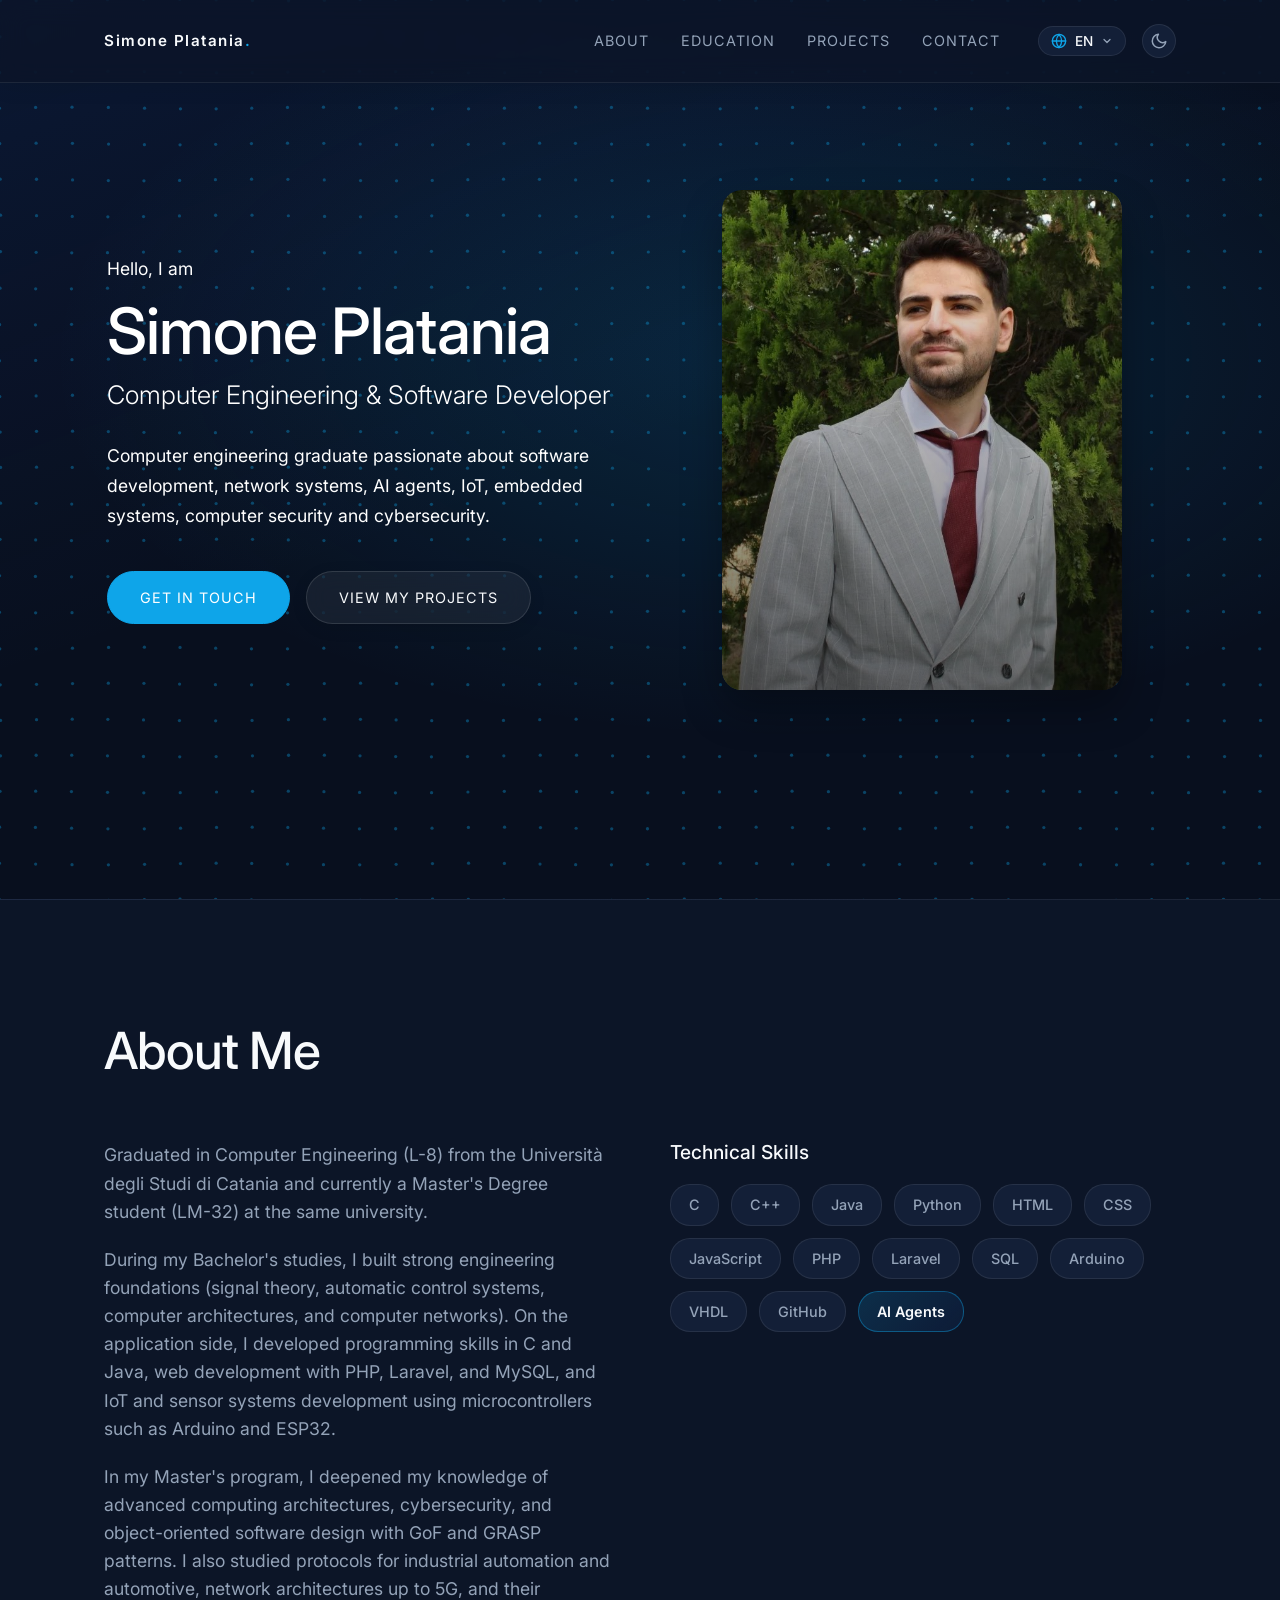
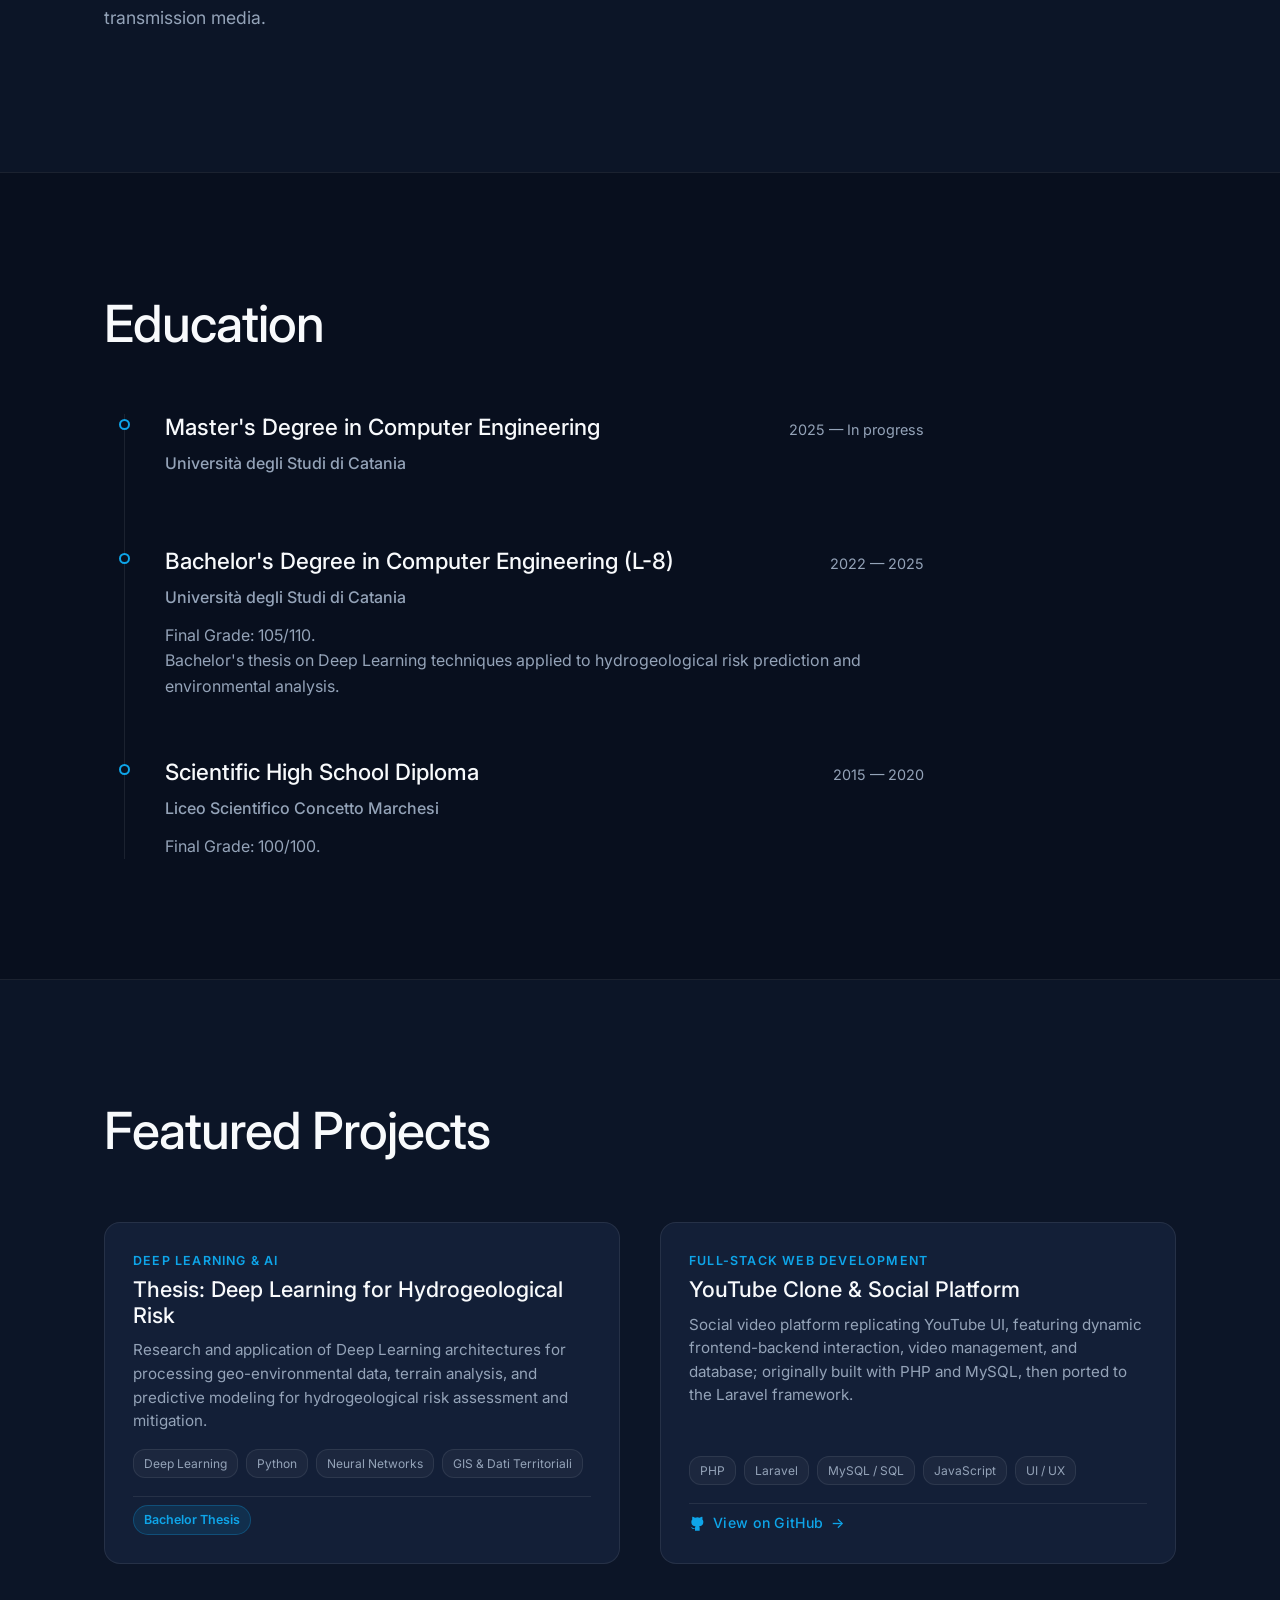
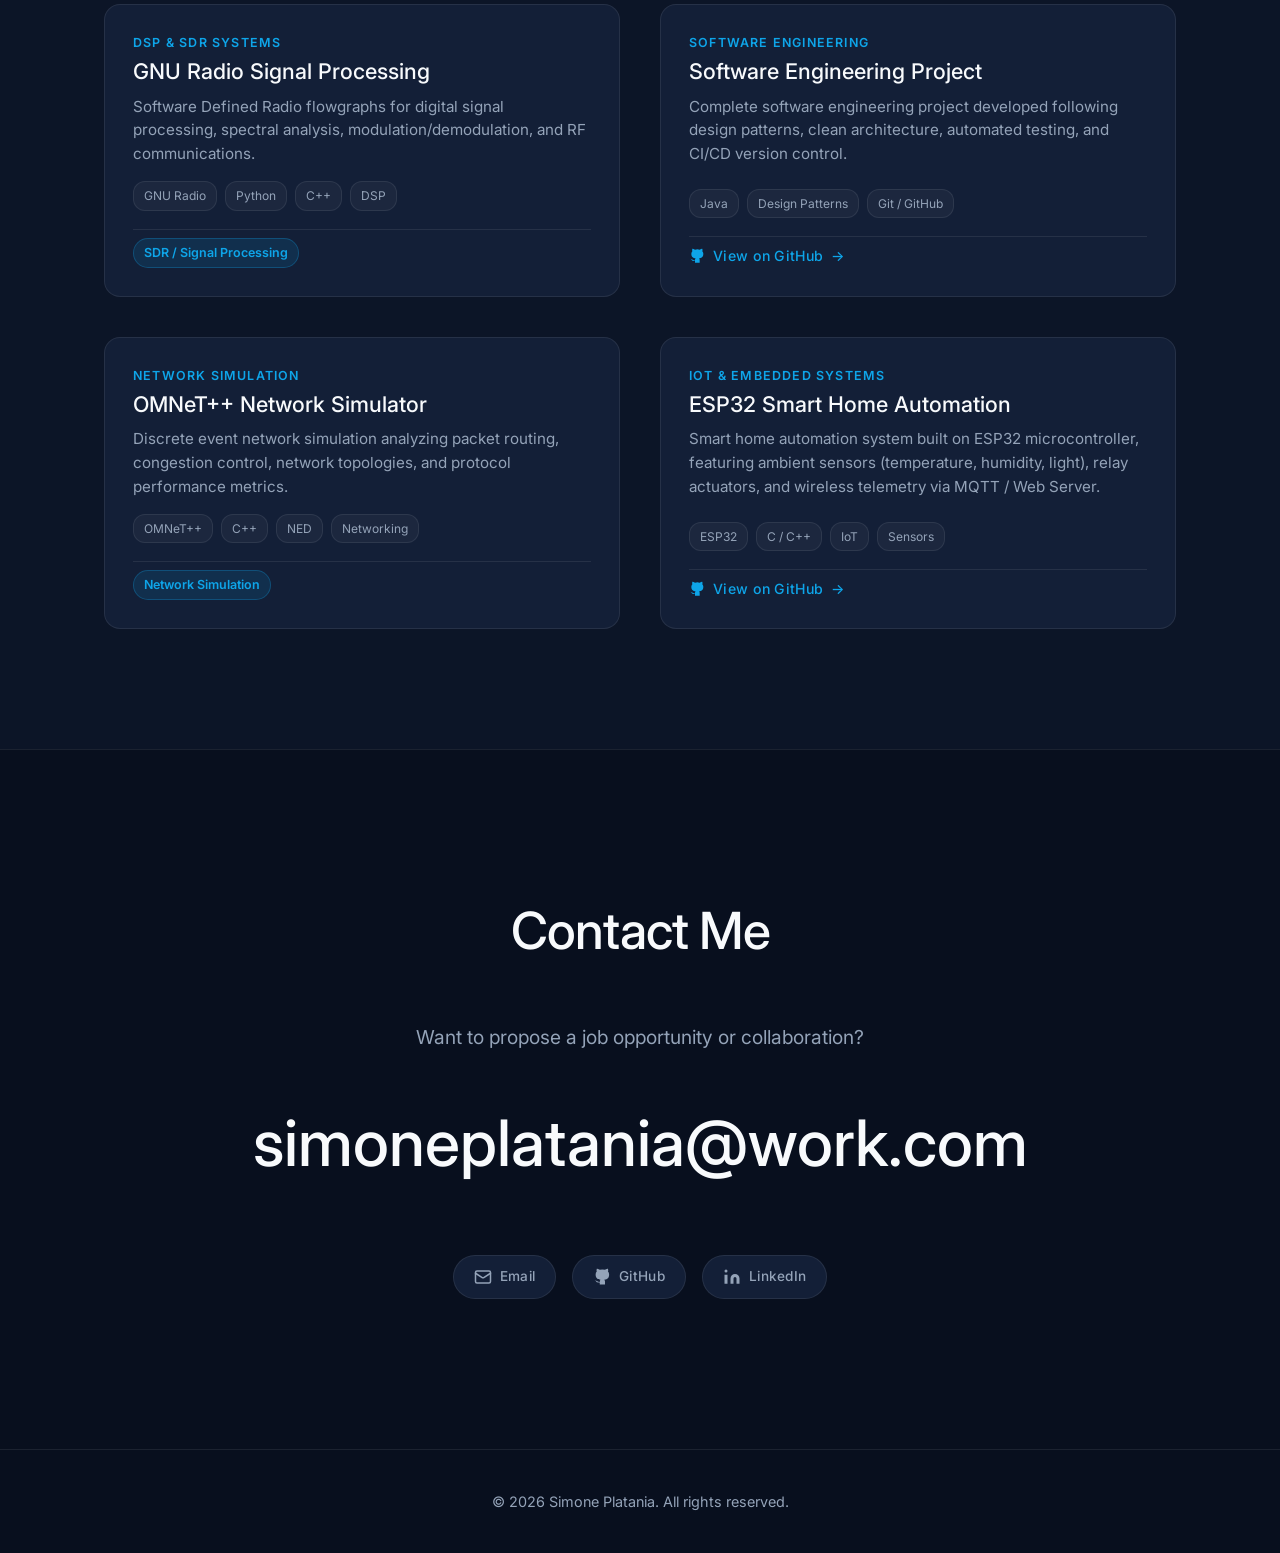
==== commit 439214ae: "sezione chi sono" ====
--- a/index.html
+++ b/index.html
@@ -4,8 +4,9 @@
 <head>
     <meta charset="UTF-8">
     <meta name="viewport" content="width=device-width, initial-scale=1.0">
-    <title>Simone Platania | Portfolio</title>
-    <meta name="description" content="Computer Engineering Graduate & Software Developer - Portfolio of Simone Platania">
+    <title>Simone Platania</title>
+    <meta name="description"
+        content="Computer Engineering Graduate & Software Developer - Portfolio of Simone Platania">
     <link rel="stylesheet" href="styles.css">
     <link href="https://fonts.googleapis.com/css2?family=Inter:wght@300;400;500;600;700&display=swap" rel="stylesheet">
 </head>
@@ -120,7 +121,8 @@
                     <h1 class="title">Simone Platania</h1>
                     <h2 class="subtitle" data-i18n="hero_subtitle">Computer Engineering & Software Developer</h2>
                     <p class="description" data-i18n="hero_desc">
-                        Computer engineering graduate passionate about software development, network systems, AI agents, IoT, embedded systems, computer security and cybersecurity.
+                        Computer engineering graduate passionate about software development, network systems, AI agents,
+                        IoT, embedded systems, computer security and cybersecurity.
                     </p>
                     <div class="hero-actions">
                         <a href="#contact" class="btn btn-primary" data-i18n="btn_contact">Get in Touch</a>
@@ -130,7 +132,8 @@
                 <div class="hero-visual fade-in">
                     <div class="image-wrapper">
                         <!-- Profile Image -->
-                        <img src="assets/profile_avatar.jpg" alt="Simone Platania" class="profile-img" width="682" height="1024">
+                        <img src="assets/profile_avatar.jpg" alt="Simone Platania" class="profile-img" width="682"
+                            height="1024">
                         <div class="img-backdrop"></div>
                     </div>
                 </div>
@@ -143,9 +146,17 @@
                 <h2 class="section-title reveal-text" data-i18n="about_title">About Me</h2>
                 <div class="about-content">
                     <div class="about-text fade-in-up">
-                        <p data-i18n="about_p1">Graduated in Computer Engineering (L-8) from the Università degli Studi di Catania, with a strong foundation in software engineering, networking, and modern development paradigms.</p>
-                        <p data-i18n="about_p2">During my Master's Degree studies, I focused in depth on cybersecurity and computer security, software architecture and design patterns, industrial automation and automotive communication networks, as well as advanced network architectures up to 5G.</p>
-                        <p data-i18n="about_p3">Passionate about scalable complex systems, signal processing, AI agents, and high-performance modern web applications.</p>
+                        <p data-i18n="about_p1">Graduated in Computer Engineering (L-8) from the Università degli Studi
+                            di Catania and currently a Master's Degree student (LM-32) at the same university.</p>
+                        <p data-i18n="about_p2">During my Bachelor's studies, I built strong engineering foundations
+                            (signal theory, automatic control systems, computer architectures, and computer networks). On
+                            the application side, I developed programming skills in C and Java, web development with
+                            PHP, Laravel, and MySQL, and IoT and sensor systems development using microcontrollers such
+                            as Arduino and ESP32.</p>
+                        <p data-i18n="about_p3">In my Master's program, I deepened my knowledge of advanced computing
+                            architectures, cybersecurity, and object-oriented software design with GoF and GRASP
+                            patterns. I also studied protocols for industrial automation and automotive, network
+                            architectures up to 5G, and their transmission media.</p>
                     </div>
                     <div class="skills-container fade-in-up">
                         <h3 data-i18n="skills_title">Technical Skills</h3>
@@ -199,7 +210,8 @@
                             <h4 class="company">
                                 <span data-i18n="edu1_school">Università degli Studi di Catania</span>
                             </h4>
-                            <p data-i18n="edu1_desc">Final Grade: 105/110.<br>Bachelor's thesis on Deep Learning techniques applied to hydrogeological risk prediction and environmental analysis.</p>
+                            <p data-i18n="edu1_desc">Final Grade: 105/110.<br>Bachelor's thesis on Deep Learning
+                                techniques applied to hydrogeological risk prediction and environmental analysis.</p>
                         </div>
                     </div>
                     <!-- Scientific High School Diploma -->
@@ -382,7 +394,8 @@
             <div class="container">
                 <div class="contact-content fade-in-up">
                     <h2 class="section-title" data-i18n="contact_title">Contact Me</h2>
-                    <p class="contact-desc" data-i18n="contact_desc">Want to propose a job opportunity or collaboration?</p>
+                    <p class="contact-desc" data-i18n="contact_desc">Want to propose a job opportunity or collaboration?
+                    </p>
                     <a href="mailto:hello@example.com" class="email-link">simoneplatania@work.com</a>
 
                     <div class="social-links">
@@ -423,7 +436,8 @@
 
     <footer>
         <div class="container footer-container">
-            <p>&copy; <span id="year"></span> Simone Platania. <span data-i18n="footer_rights">All rights reserved.</span></p>
+            <p>&copy; <span id="year"></span> Simone Platania. <span data-i18n="footer_rights">All rights
+                    reserved.</span></p>
         </div>
     </footer>
 
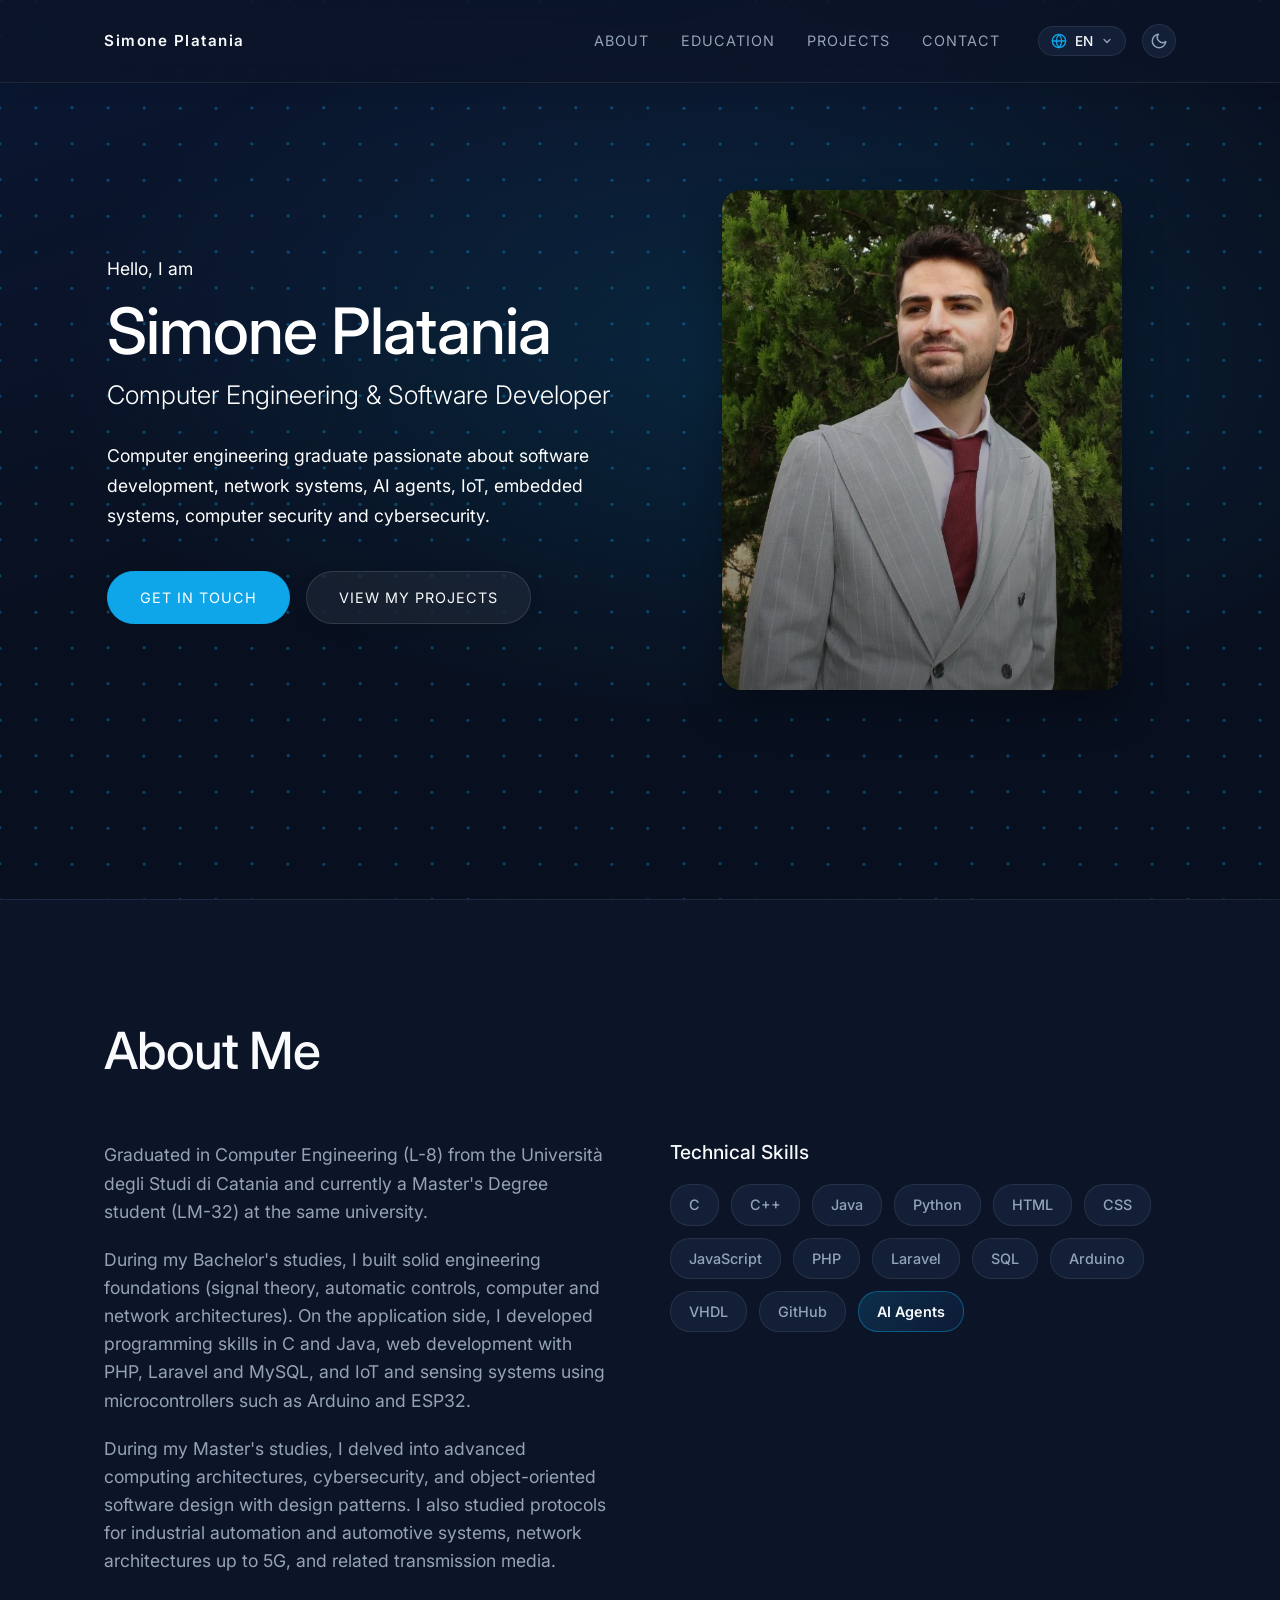
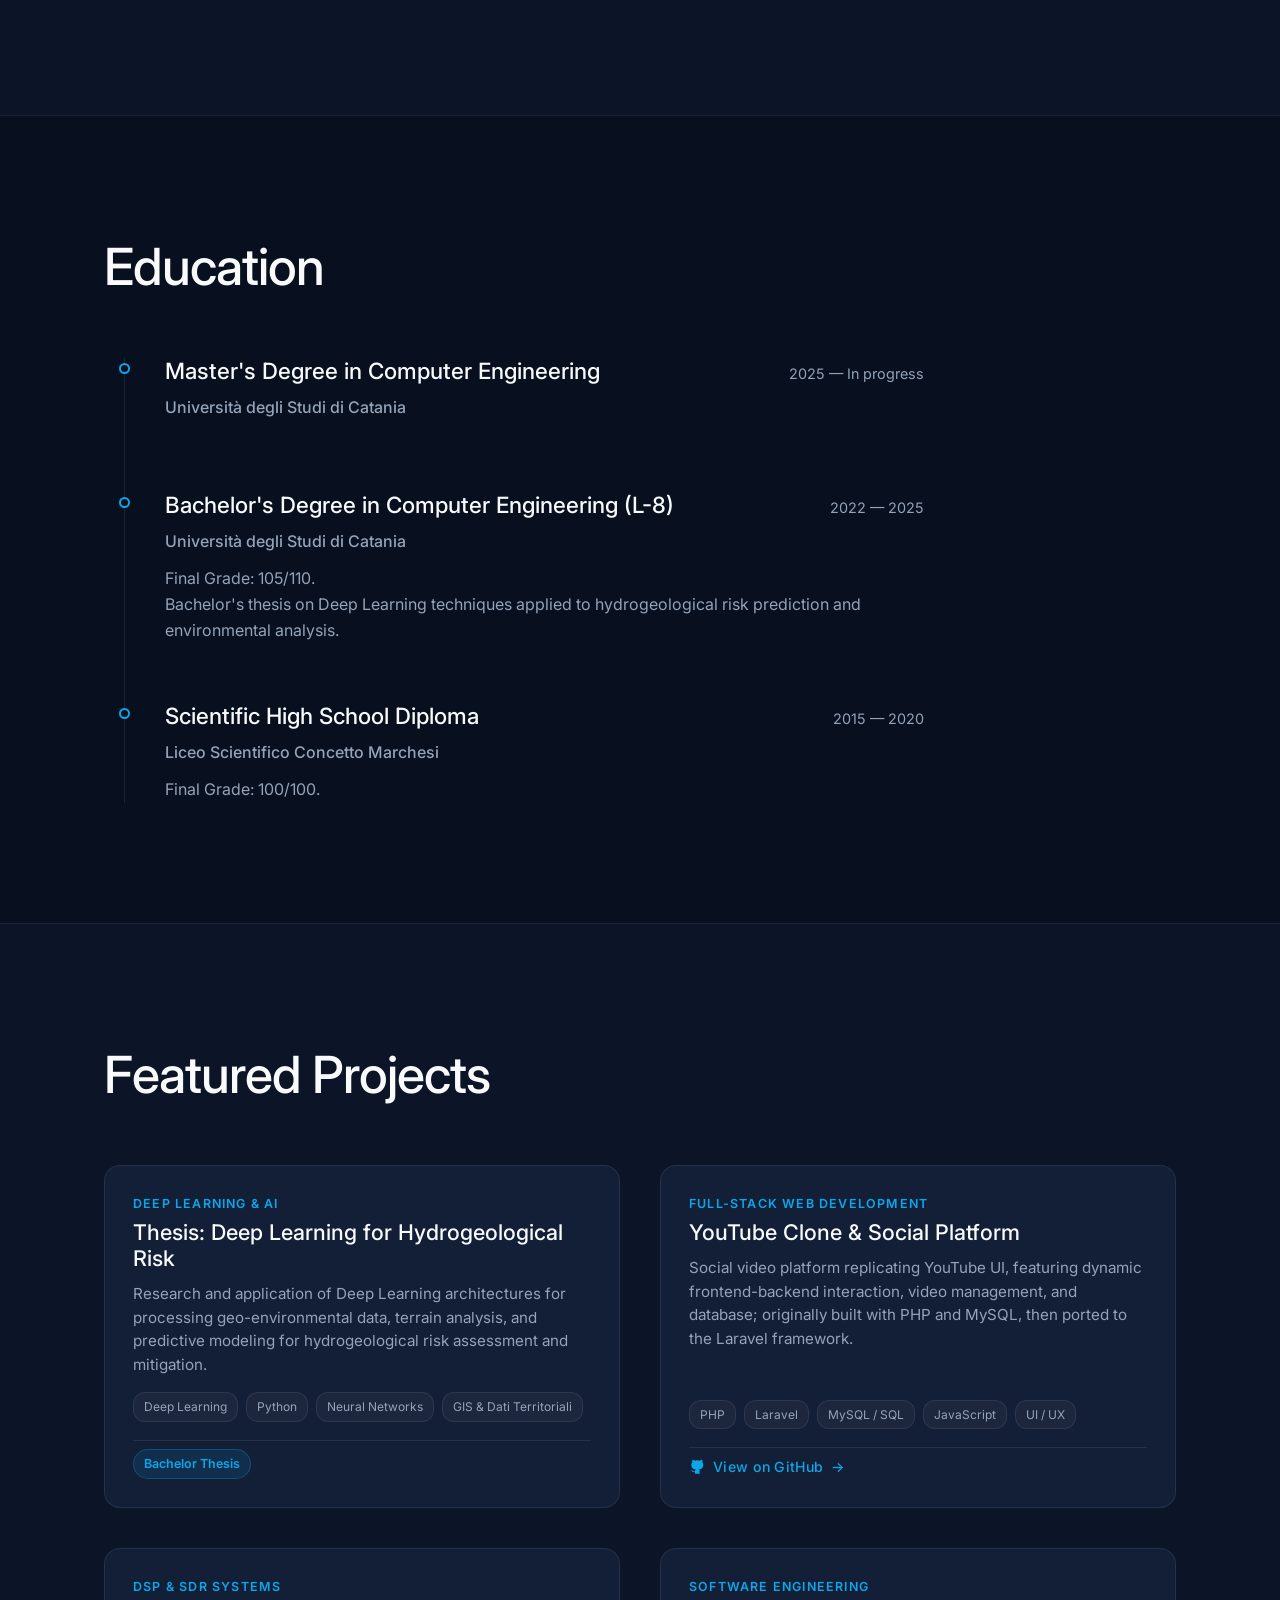
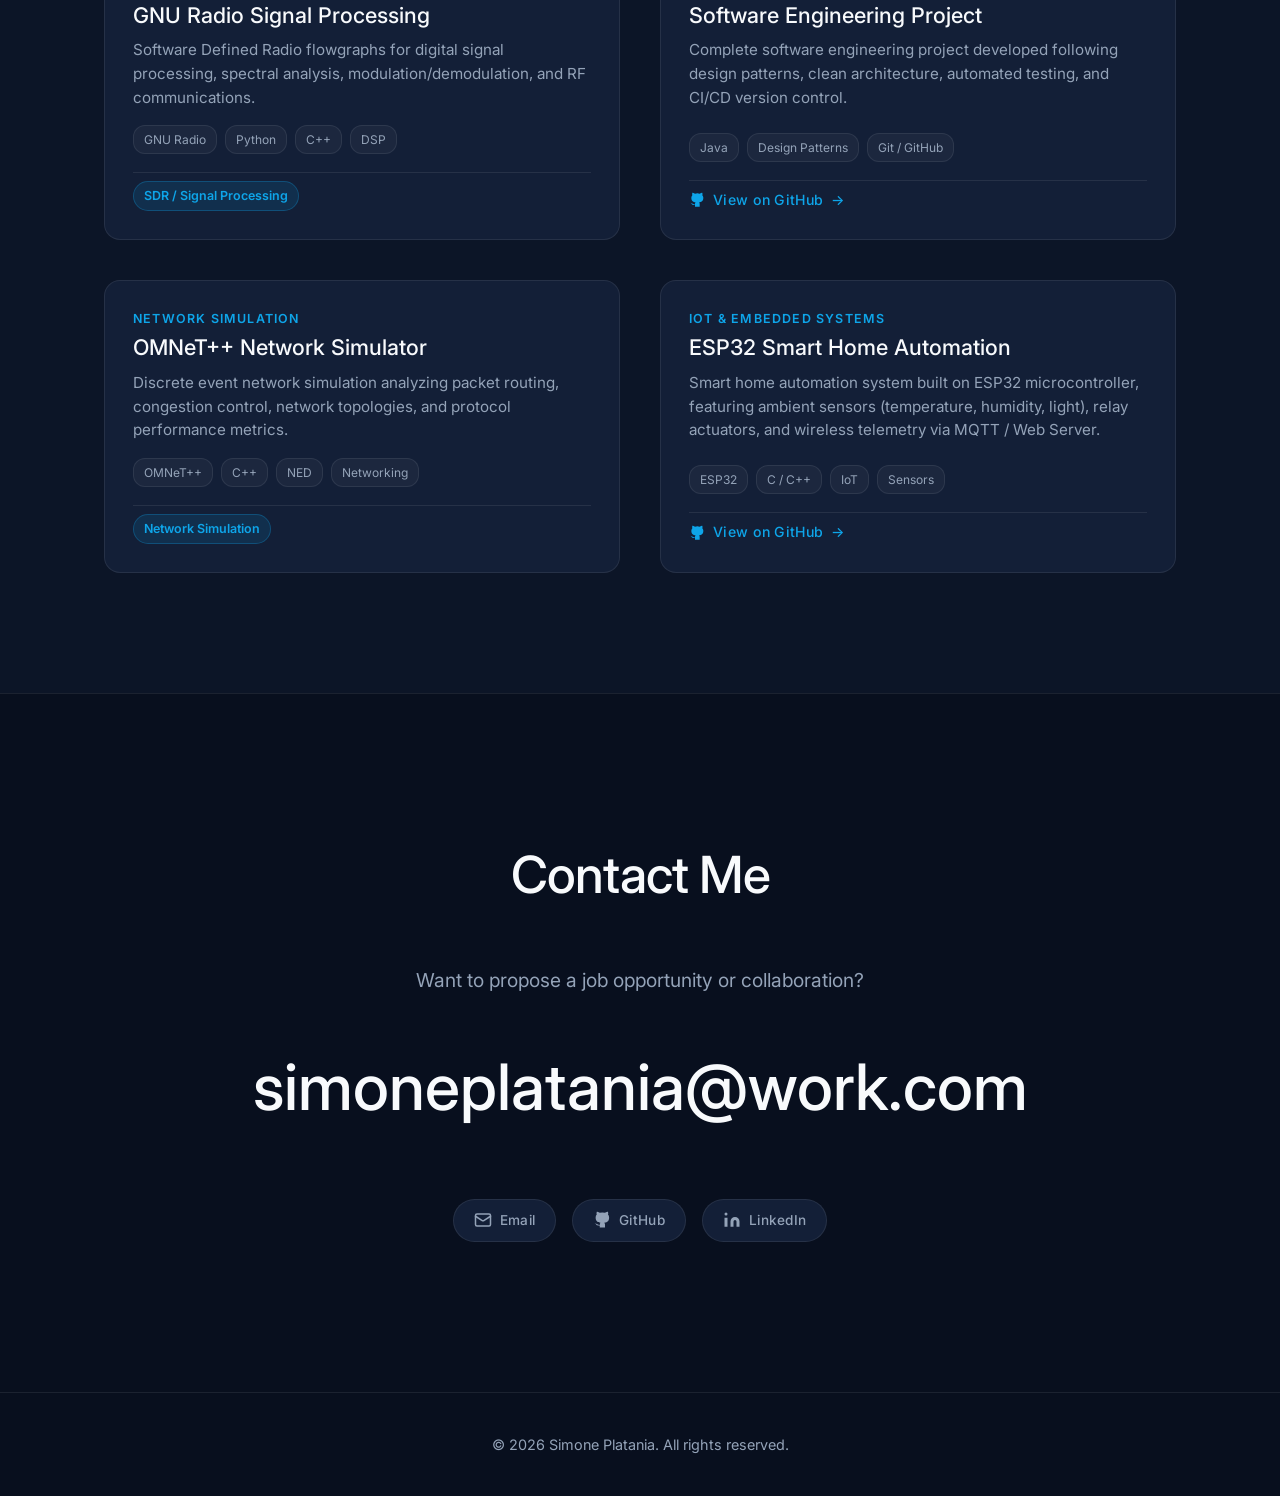
==== commit 0f613e00: "Correzioni varie e css" ====
--- a/index.html
+++ b/index.html
@@ -4,17 +4,103 @@
 <head>
     <meta charset="UTF-8">
     <meta name="viewport" content="width=device-width, initial-scale=1.0">
-    <title>Simone Platania</title>
-    <meta name="description"
-        content="Computer Engineering Graduate & Software Developer - Portfolio of Simone Platania">
+    <title>Simone Platania | Ingegnere informatico</title>
+    <meta name="description" content="Computer Engineering Graduate & Software Developer - Portfolio of Simone Platania">
     <link rel="stylesheet" href="styles.css">
     <link href="https://fonts.googleapis.com/css2?family=Inter:wght@300;400;500;600;700&display=swap" rel="stylesheet">
+    <noscript>
+        <style>
+            .fade-in,
+            .fade-in-up {
+                opacity: 1 !important;
+                transform: none !important;
+                transition: none !important;
+            }
+            html {
+                scroll-padding-top: 140px;
+                overflow-x: hidden;
+            }
+            body {
+                overflow-x: hidden;
+                max-width: 100vw;
+            }
+            .top-bar-wrapper {
+                position: sticky;
+                top: 0;
+                z-index: 1000;
+                width: 100%;
+            }
+            header {
+                position: relative !important;
+                top: auto !important;
+                animation: none !important;
+            }
+            .hero-section {
+                padding-top: 40px !important;
+            }
+            @media (max-width: 900px) {
+                .hamburger {
+                    display: none !important;
+                }
+                .nav-toggles-wrapper {
+                    display: none !important;
+                }
+                .nav-container {
+                    flex-direction: column !important;
+                    align-items: center !important;
+                    gap: 10px !important;
+                    padding: 12px 16px !important;
+                }
+                .nav-links {
+                    position: static !important;
+                    display: flex !important;
+                    flex-direction: row !important;
+                    flex-wrap: wrap !important;
+                    justify-content: center !important;
+                    align-items: center !important;
+                    height: auto !important;
+                    width: 100% !important;
+                    right: auto !important;
+                    top: auto !important;
+                    visibility: visible !important;
+                    padding: 0 !important;
+                    gap: 14px !important;
+                    background: transparent !important;
+                    box-shadow: none !important;
+                    transform: none !important;
+                }
+                .nav-links li {
+                    width: auto !important;
+                }
+                .nav-links a {
+                    font-size: 0.85rem !important;
+                    padding: 4px 8px !important;
+                    letter-spacing: 0.5px !important;
+                }
+            }
+        </style>
+    </noscript>
 </head>
 
 <body>
+    <div class="top-bar-wrapper">
+        <noscript>
+        <div class="noscript-banner" role="alert">
+            <div class="noscript-container">
+                <svg class="noscript-icon" xmlns="http://www.w3.org/2000/svg" width="20" height="20" viewBox="0 0 24 24" fill="none" stroke="currentColor" stroke-width="2" stroke-linecap="round" stroke-linejoin="round" aria-hidden="true">
+                    <path d="m21.73 18-8-14a2 2 0 0 0-3.48 0l-8 14A2 2 0 0 0 4 21h16a2 2 0 0 0 1.73-3Z"/>
+                    <line x1="12" y1="9" x2="12" y2="13"/>
+                    <line x1="12" y1="17" x2="12.01" y2="17"/>
+                </svg>
+                <span class="noscript-text">
+                    <strong>JavaScript is disabled.</strong> Please enable JavaScript in your browser settings to properly view and interact with this website.
+                </span>
+            </div>
+        </div>
+    </noscript>
     <header id="navbar">
         <div class="nav-container">
-            <a href="#" class="logo">Simone Platania<span style="color: var(--accent-color)">.</span></a>
+            <a href="#" class="logo">Simone Platania</a>
             <div class="nav-right">
                 <nav>
                     <ul class="nav-links">
@@ -110,6 +196,7 @@
             </div>
         </div>
     </header>
+    </div>
 
     <main>
         <!-- Hero Section -->
@@ -121,8 +208,7 @@
                     <h1 class="title">Simone Platania</h1>
                     <h2 class="subtitle" data-i18n="hero_subtitle">Computer Engineering & Software Developer</h2>
                     <p class="description" data-i18n="hero_desc">
-                        Computer engineering graduate passionate about software development, network systems, AI agents,
-                        IoT, embedded systems, computer security and cybersecurity.
+                        Computer engineering graduate passionate about software development, network systems, AI agents, IoT, embedded systems, computer security and cybersecurity.
                     </p>
                     <div class="hero-actions">
                         <a href="#contact" class="btn btn-primary" data-i18n="btn_contact">Get in Touch</a>
@@ -132,8 +218,7 @@
                 <div class="hero-visual fade-in">
                     <div class="image-wrapper">
                         <!-- Profile Image -->
-                        <img src="assets/profile_avatar.jpg" alt="Simone Platania" class="profile-img" width="682"
-                            height="1024">
+                        <img src="assets/profile_avatar.jpg" alt="Simone Platania" class="profile-img" width="682" height="1024">
                         <div class="img-backdrop"></div>
                     </div>
                 </div>
@@ -146,17 +231,9 @@
                 <h2 class="section-title reveal-text" data-i18n="about_title">About Me</h2>
                 <div class="about-content">
                     <div class="about-text fade-in-up">
-                        <p data-i18n="about_p1">Graduated in Computer Engineering (L-8) from the Università degli Studi
-                            di Catania and currently a Master's Degree student (LM-32) at the same university.</p>
-                        <p data-i18n="about_p2">During my Bachelor's studies, I built strong engineering foundations
-                            (signal theory, automatic control systems, computer architectures, and computer networks). On
-                            the application side, I developed programming skills in C and Java, web development with
-                            PHP, Laravel, and MySQL, and IoT and sensor systems development using microcontrollers such
-                            as Arduino and ESP32.</p>
-                        <p data-i18n="about_p3">In my Master's program, I deepened my knowledge of advanced computing
-                            architectures, cybersecurity, and object-oriented software design with GoF and GRASP
-                            patterns. I also studied protocols for industrial automation and automotive, network
-                            architectures up to 5G, and their transmission media.</p>
+                        <p data-i18n="about_p1">Graduated in Computer Engineering (L-8) from the Università degli Studi di Catania and currently a Master's Degree student (LM-32) at the same university.</p>
+                        <p data-i18n="about_p2">During my Bachelor's studies, I built solid engineering foundations (signal theory, automatic controls, computer and network architectures). On the application side, I developed programming skills in C and Java, web development with PHP, Laravel and MySQL, and IoT and sensing systems using microcontrollers such as Arduino and ESP32.</p>
+                        <p data-i18n="about_p3">During my Master's studies, I delved into advanced computing architectures, cybersecurity, and object-oriented software design with design patterns. I also studied protocols for industrial automation and automotive systems, network architectures up to 5G, and related transmission media.</p>
                     </div>
                     <div class="skills-container fade-in-up">
                         <h3 data-i18n="skills_title">Technical Skills</h3>
@@ -210,8 +287,7 @@
                             <h4 class="company">
                                 <span data-i18n="edu1_school">Università degli Studi di Catania</span>
                             </h4>
-                            <p data-i18n="edu1_desc">Final Grade: 105/110.<br>Bachelor's thesis on Deep Learning
-                                techniques applied to hydrogeological risk prediction and environmental analysis.</p>
+                            <p data-i18n="edu1_desc">Final Grade: 105/110.<br>Bachelor's thesis on Deep Learning techniques applied to hydrogeological risk prediction and environmental analysis.</p>
                         </div>
                     </div>
                     <!-- Scientific High School Diploma -->
@@ -372,7 +448,7 @@
                                 <span class="tag-pill">Sensors</span>
                             </div>
                             <div class="project-links-group">
-                                <a href="https://github.com/simoplat" target="_blank" rel="noopener noreferrer"
+                                <a href="https://github.com/simoplat/ESP32_PROGETTO" target="_blank" rel="noopener noreferrer"
                                     class="project-link">
                                     <svg xmlns="http://www.w3.org/2000/svg" width="16" height="16" viewBox="0 0 24 24"
                                         fill="currentColor">
@@ -394,8 +470,7 @@
             <div class="container">
                 <div class="contact-content fade-in-up">
                     <h2 class="section-title" data-i18n="contact_title">Contact Me</h2>
-                    <p class="contact-desc" data-i18n="contact_desc">Want to propose a job opportunity or collaboration?
-                    </p>
+                    <p class="contact-desc" data-i18n="contact_desc">Want to propose a job opportunity or collaboration?</p>
                     <a href="mailto:hello@example.com" class="email-link">simoneplatania@work.com</a>
 
                     <div class="social-links">
@@ -436,8 +511,7 @@
 
     <footer>
         <div class="container footer-container">
-            <p>&copy; <span id="year"></span> Simone Platania. <span data-i18n="footer_rights">All rights
-                    reserved.</span></p>
+            <p>&copy; <span id="year">2026</span> Simone Platania. <span data-i18n="footer_rights">All rights reserved.</span></p>
         </div>
     </footer>
 
--- a/styles.css
+++ b/styles.css
@@ -45,6 +45,7 @@
 html {
     scroll-behavior: smooth;
     font-size: 16px;
+    overflow-x: hidden;
 }
 
 body {
@@ -1009,29 +1010,39 @@
 
     .nav-links {
         position: fixed;
-        right: -100%;
+        right: 0;
         top: 0;
+        transform: translateX(100%);
         height: 100vh;
         height: 100dvh;
         width: 100%;
         background: var(--bg-color); /* completamente opaco #0c1527 */
         flex-direction: column;
-        justify-content: center;
+        justify-content: flex-start;
         align-items: center;
-        gap: 22px;
-        padding: 90px 24px 40px;
-        transition: right 0.4s cubic-bezier(0.16, 1, 0.3, 1), visibility 0.4s;
+        gap: clamp(12px, 2.5vh, 22px);
+        padding: clamp(70px, 10vh, 90px) 24px 50px;
+        overflow-y: auto;
+        overflow-x: hidden;
+        -webkit-overflow-scrolling: touch;
+        transition: transform 0.4s cubic-bezier(0.16, 1, 0.3, 1), visibility 0.4s;
         visibility: hidden;
         z-index: 110;
         box-shadow: -10px 0 30px rgba(0, 0, 0, 0.5);
     }
 
+    .nav-links::before,
+    .nav-links::after {
+        content: '';
+        margin: auto;
+    }
+
     [data-theme="light"] .nav-links {
         background: #ffffff;
     }
 
     .nav-links.active {
-        right: 0;
+        transform: translateX(0);
         visibility: visible;
     }
 
@@ -1133,8 +1144,13 @@
     }
 
     .lang-dropdown-menu {
+        top: auto;
+        bottom: calc(100% + 8px);
         right: 50%;
-        transform: translate(50%, -8px) scale(0.95);
+        transform: translate(50%, 8px) scale(0.95);
+        max-height: 220px;
+        overflow-y: auto;
+        -webkit-overflow-scrolling: touch;
     }
 
     .lang-dropdown-wrapper.open .lang-dropdown-menu {
@@ -1165,4 +1181,45 @@
         font-size: clamp(1.4rem, 6vw, 2.5rem);
         word-break: break-all;
     }
+}
+
+/* NoScript Banner */
+.noscript-banner {
+    position: relative;
+    width: 100%;
+    background: linear-gradient(90deg, #991b1b 0%, #dc2626 50%, #991b1b 100%);
+    color: #ffffff;
+    padding: 12px 20px;
+    font-size: 0.92rem;
+    line-height: 1.5;
+    z-index: 1001;
+    box-shadow: 0 4px 14px rgba(185, 28, 28, 0.35);
+    border-bottom: 1px solid rgba(255, 255, 255, 0.2);
+}
+
+.noscript-container {
+    max-width: 1200px;
+    margin: 0 auto;
+    display: flex;
+    align-items: center;
+    justify-content: center;
+    gap: 12px;
+    text-align: center;
+}
+
+.noscript-icon {
+    flex-shrink: 0;
+    color: #fef08a;
+    filter: drop-shadow(0 1px 2px rgba(0, 0, 0, 0.25));
+}
+
+.noscript-text {
+    color: #ffffff;
+    font-weight: 400;
+}
+
+.noscript-text strong {
+    font-weight: 700;
+    letter-spacing: 0.3px;
+    margin-right: 4px;
 }
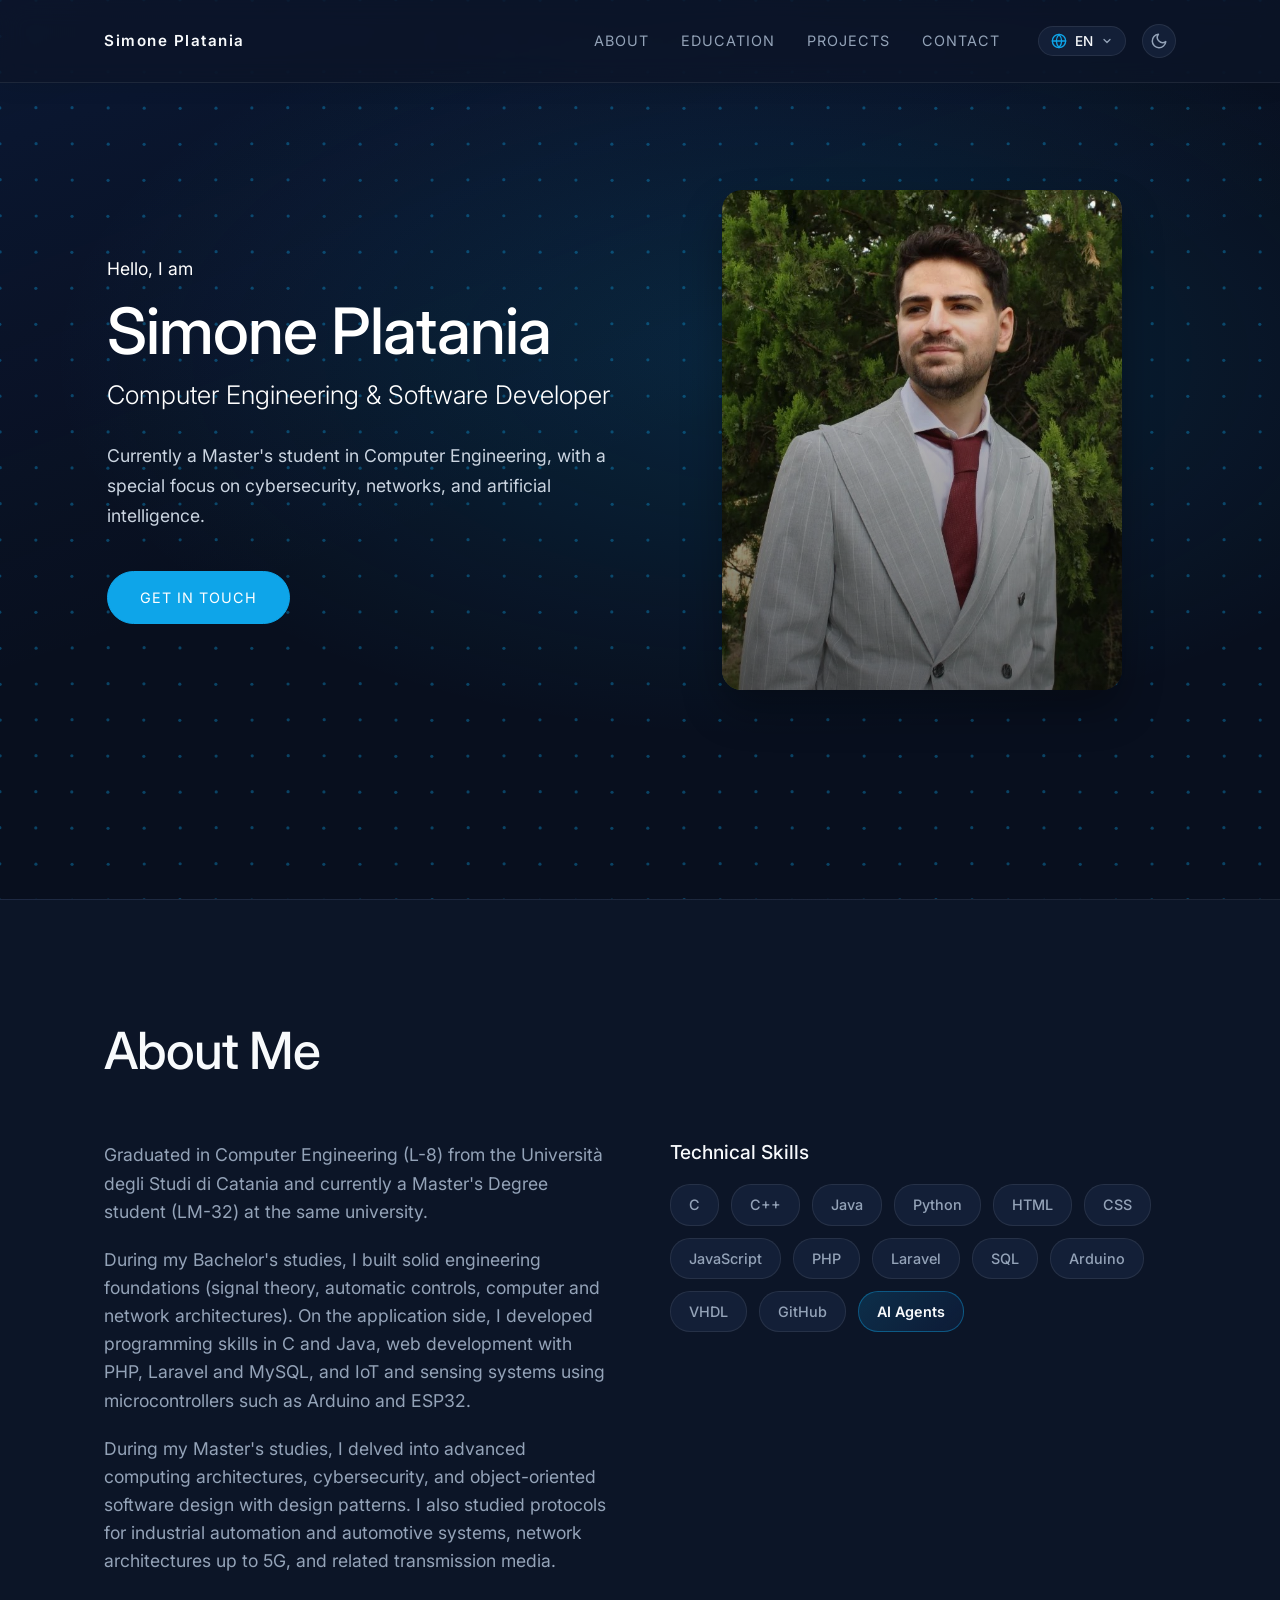
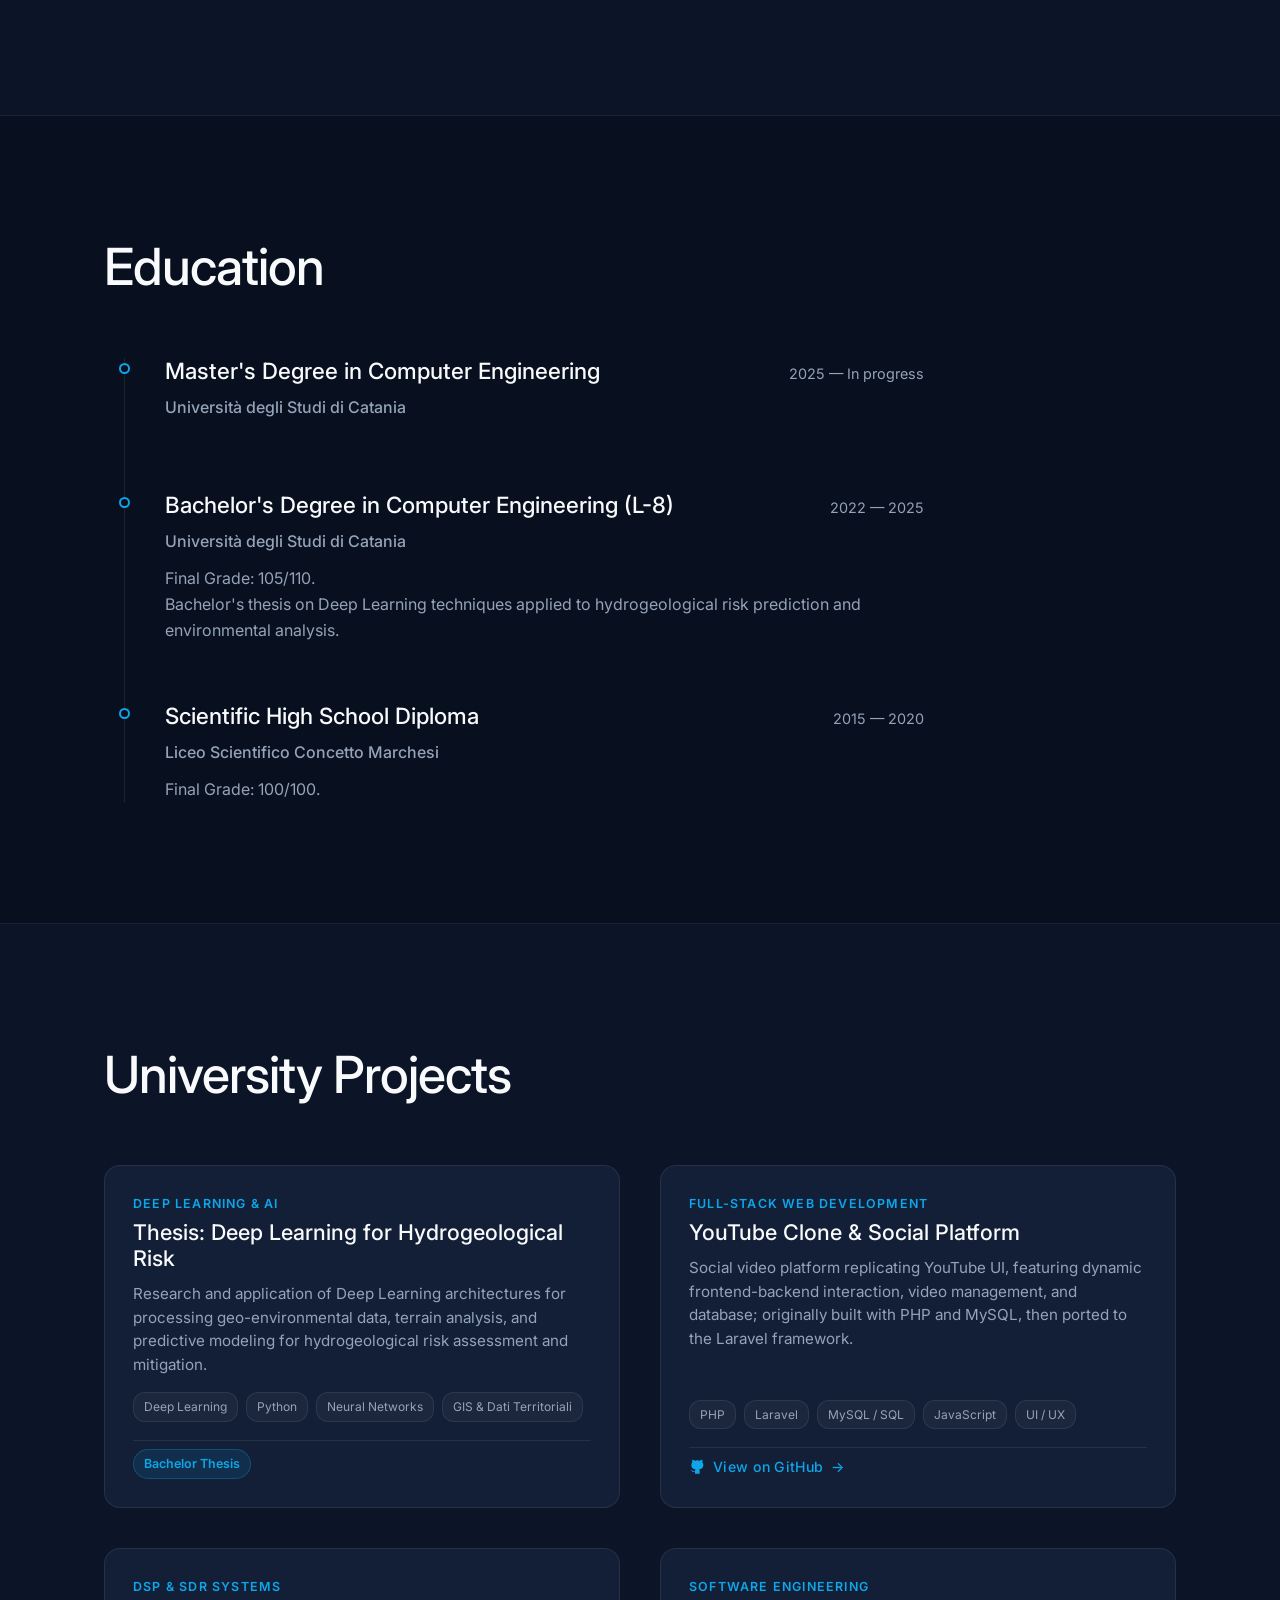
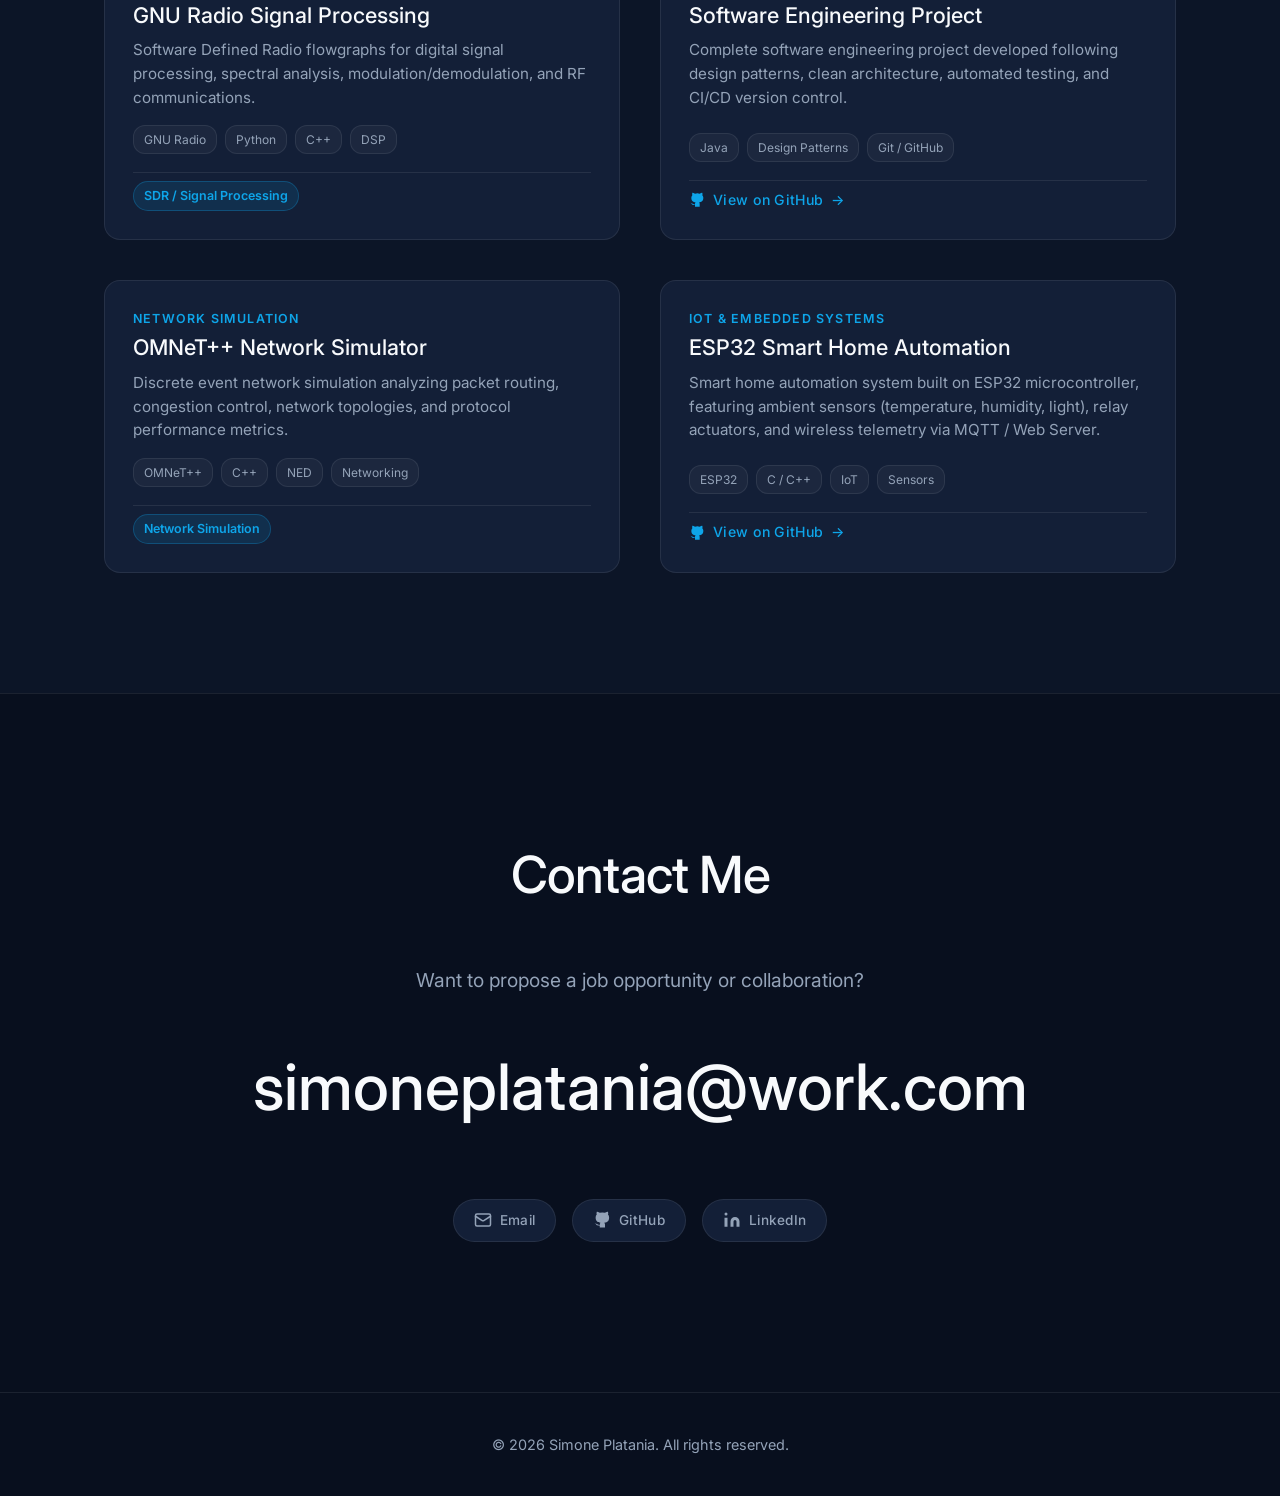
==== commit 3ce1798f: "fix" ====
--- a/index.html
+++ b/index.html
@@ -208,11 +208,10 @@
                     <h1 class="title">Simone Platania</h1>
                     <h2 class="subtitle" data-i18n="hero_subtitle">Computer Engineering & Software Developer</h2>
                     <p class="description" data-i18n="hero_desc">
-                        Computer engineering graduate passionate about software development, network systems, AI agents, IoT, embedded systems, computer security and cybersecurity.
+                        Currently a Master's student in Computer Engineering, with a special focus on cybersecurity, networks, and artificial intelligence.
                     </p>
                     <div class="hero-actions">
                         <a href="#contact" class="btn btn-primary" data-i18n="btn_contact">Get in Touch</a>
-                        <a href="#projects" class="btn btn-secondary" data-i18n="btn_work">View My Projects</a>
                     </div>
                 </div>
                 <div class="hero-visual fade-in">
@@ -311,7 +310,7 @@
         <!-- Projects Section -->
         <section id="projects" class="projects-section">
             <div class="container">
-                <h2 class="section-title reveal-text" data-i18n="work_title">Featured Projects</h2>
+                <h2 class="section-title reveal-text" data-i18n="work_title">University Projects</h2>
                 <div class="projects-grid">
                     <!-- Project 1: Tesi Deep Learning Rischio Idrogeologico -->
                     <article class="project-card fade-in-up">
--- a/styles.css
+++ b/styles.css
@@ -525,7 +525,7 @@
 
 .description {
     font-size: 1.1rem;
-    color: #ffffff;
+    color: #cbd5e1;
     margin-bottom: 40px;
     max-width: 500px;
     line-height: 1.7;
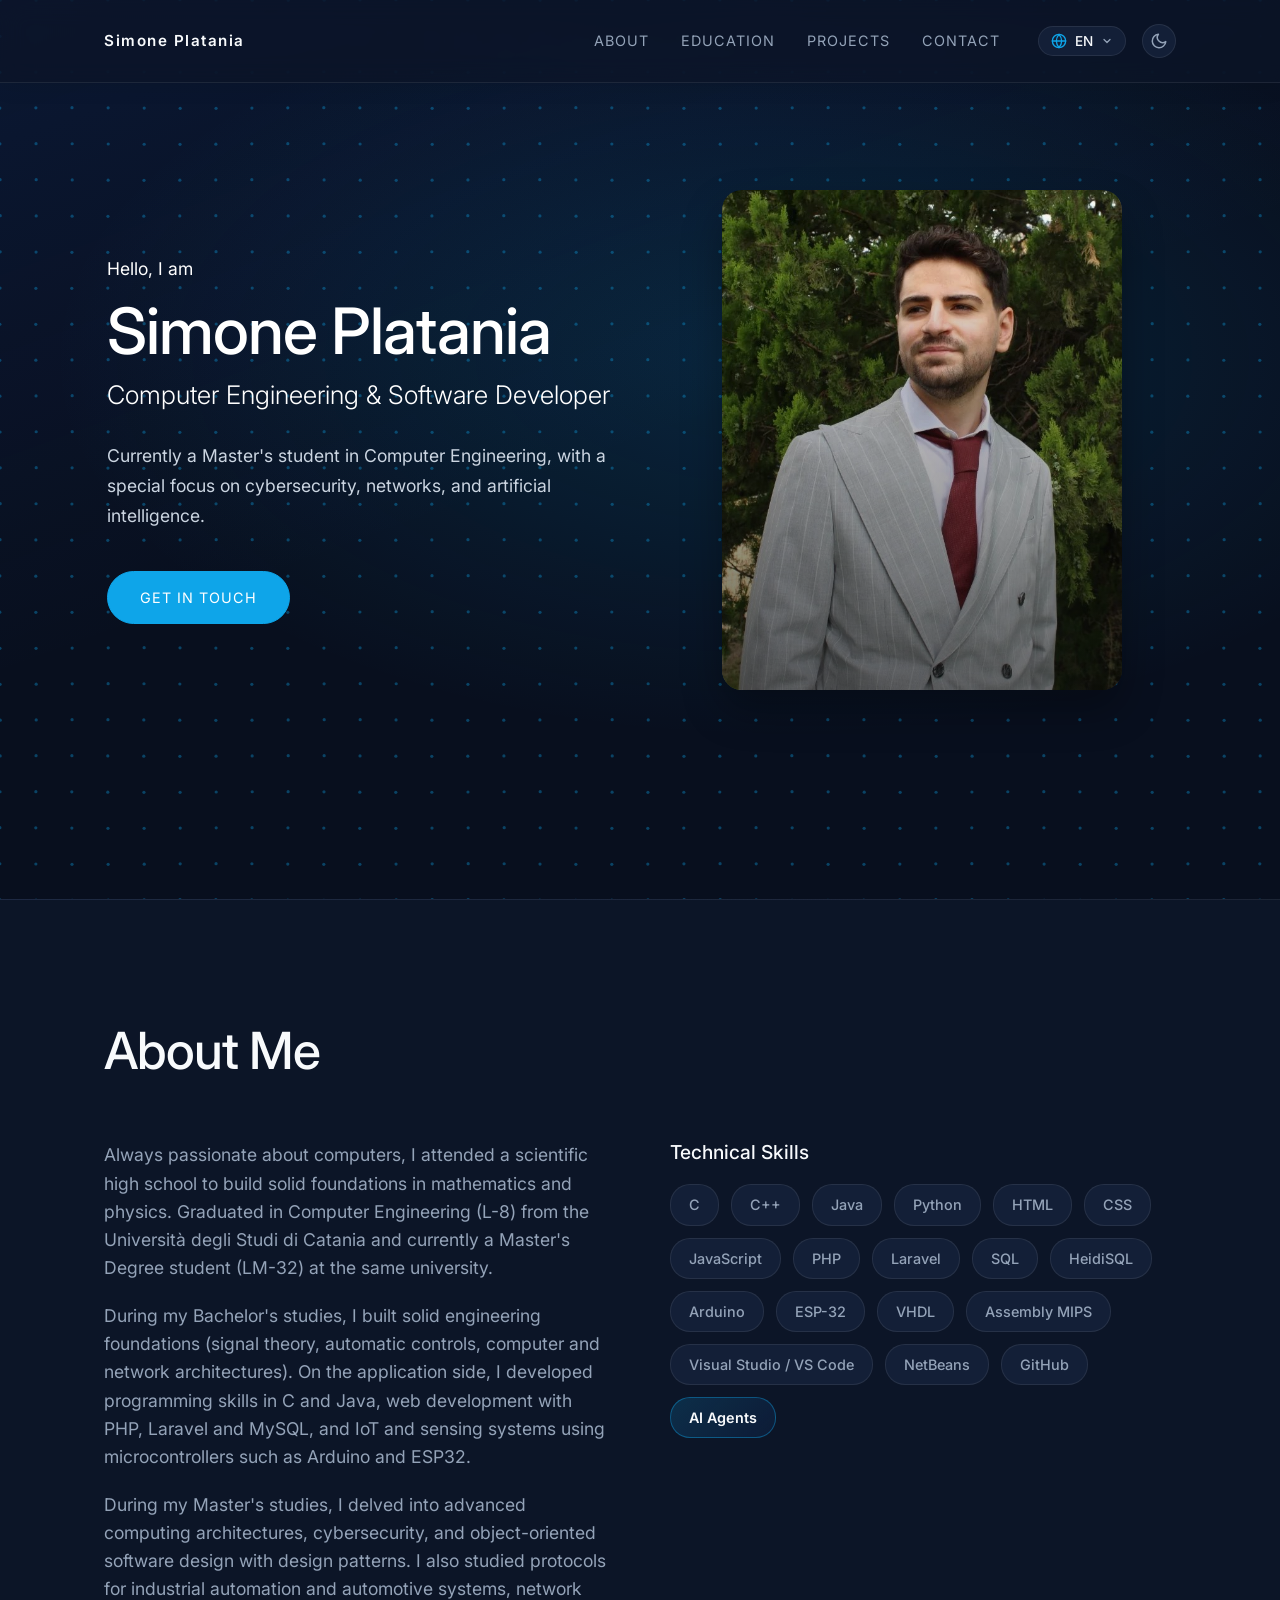
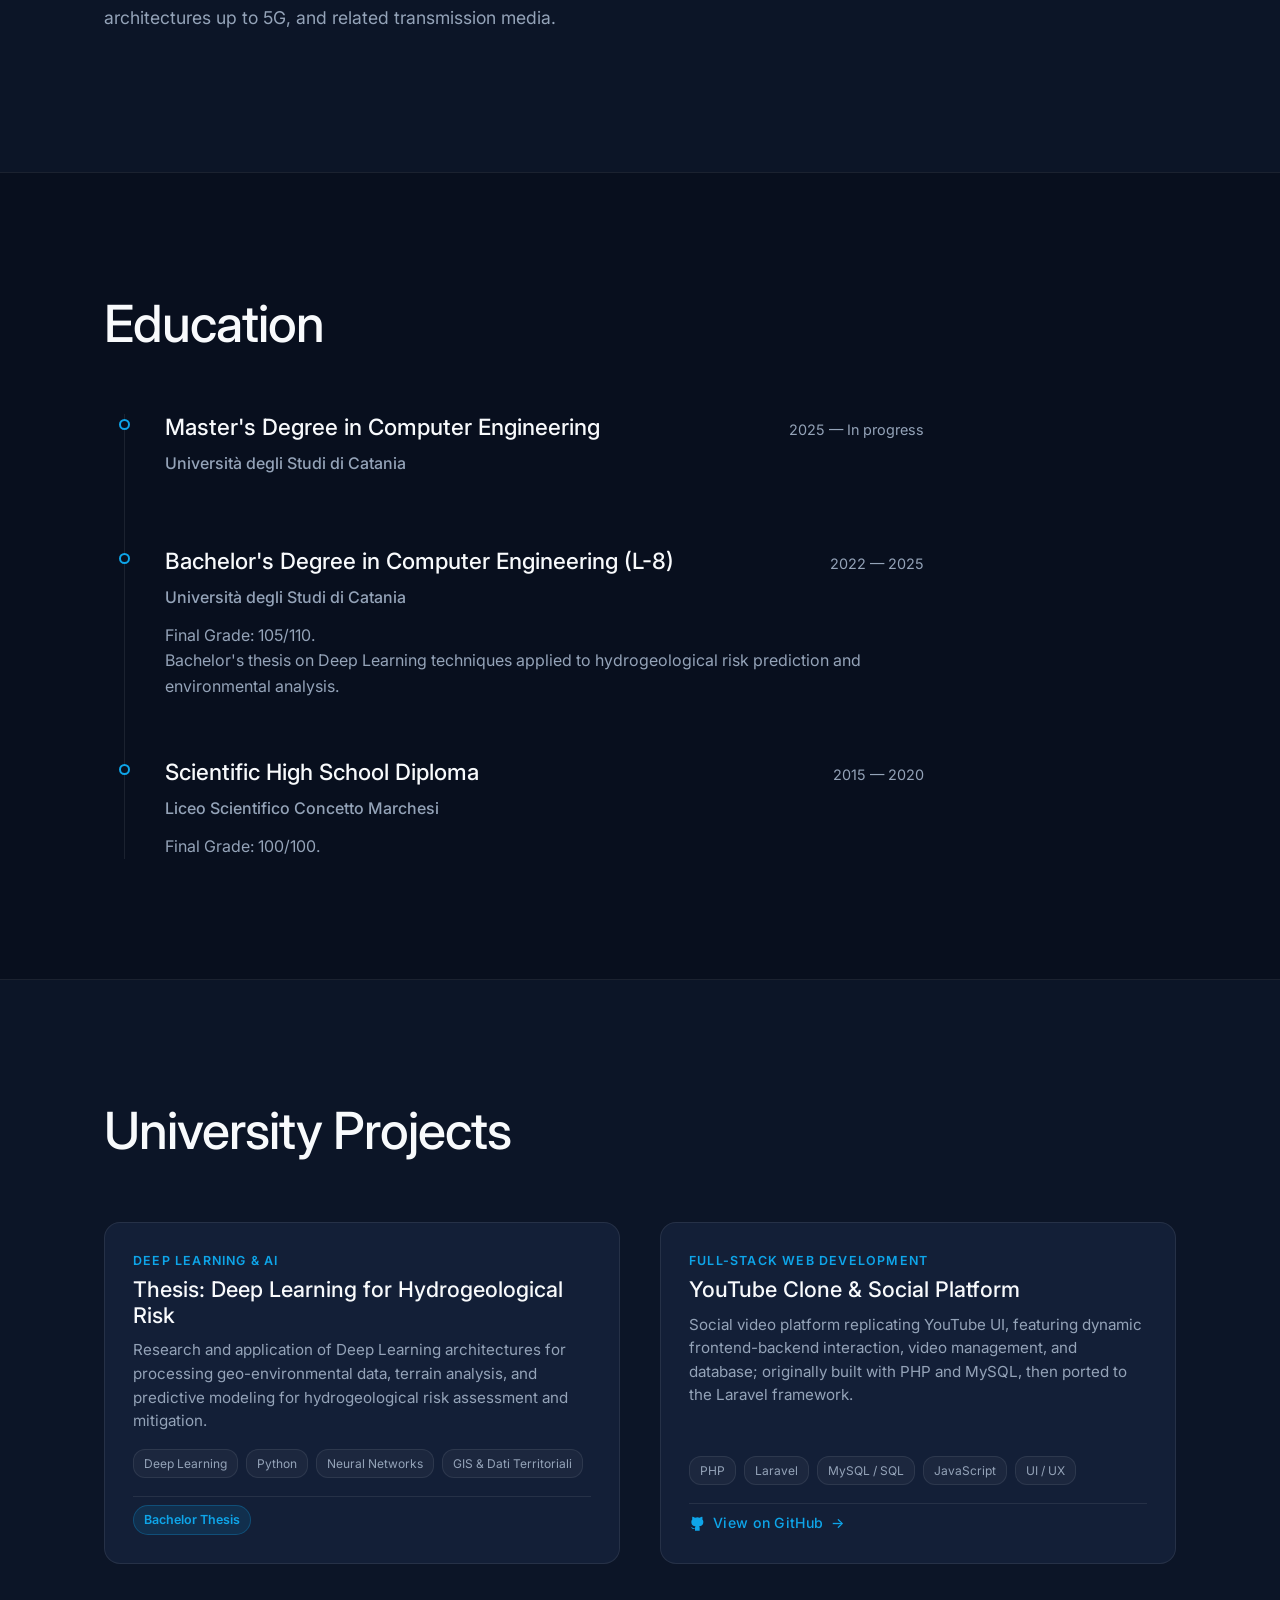
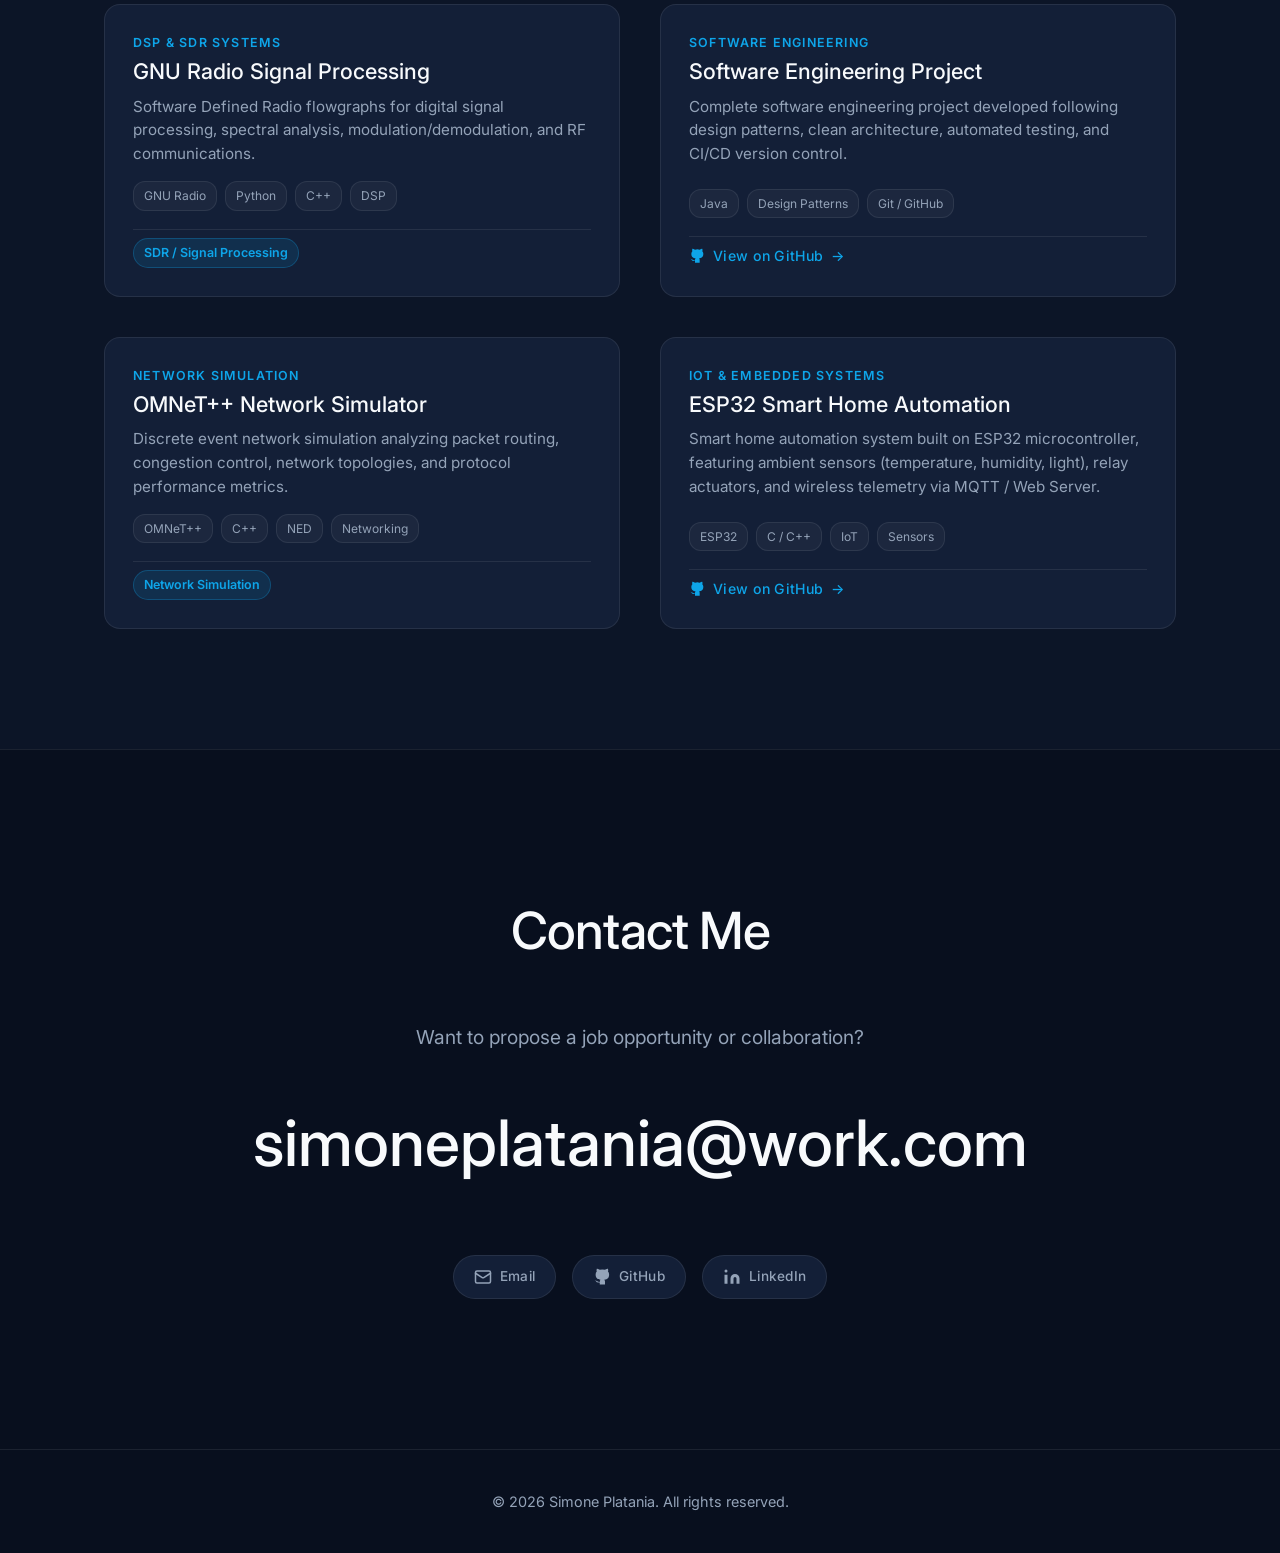
==== commit d257c7ea: "aggiunte" ====
--- a/index.html
+++ b/index.html
@@ -230,7 +230,7 @@
                 <h2 class="section-title reveal-text" data-i18n="about_title">About Me</h2>
                 <div class="about-content">
                     <div class="about-text fade-in-up">
-                        <p data-i18n="about_p1">Graduated in Computer Engineering (L-8) from the Università degli Studi di Catania and currently a Master's Degree student (LM-32) at the same university.</p>
+                        <p data-i18n="about_p1">Always passionate about computers, I attended a scientific high school to build solid foundations in mathematics and physics. Graduated in Computer Engineering (L-8) from the Università degli Studi di Catania and currently a Master's Degree student (LM-32) at the same university.</p>
                         <p data-i18n="about_p2">During my Bachelor's studies, I built solid engineering foundations (signal theory, automatic controls, computer and network architectures). On the application side, I developed programming skills in C and Java, web development with PHP, Laravel and MySQL, and IoT and sensing systems using microcontrollers such as Arduino and ESP32.</p>
                         <p data-i18n="about_p3">During my Master's studies, I delved into advanced computing architectures, cybersecurity, and object-oriented software design with design patterns. I also studied protocols for industrial automation and automotive systems, network architectures up to 5G, and related transmission media.</p>
                     </div>
@@ -247,8 +247,13 @@
                             <span class="skill-tag">PHP</span>
                             <span class="skill-tag">Laravel</span>
                             <span class="skill-tag">SQL</span>
+                            <span class="skill-tag">HeidiSQL</span>
                             <span class="skill-tag">Arduino</span>
+                            <span class="skill-tag">ESP-32</span>
                             <span class="skill-tag">VHDL</span>
+                            <span class="skill-tag">Assembly MIPS</span>
+                            <span class="skill-tag">Visual Studio / VS Code</span>
+                            <span class="skill-tag">NetBeans</span>
                             <span class="skill-tag">GitHub</span>
                             <span class="skill-tag skill-highlight" data-i18n="skill_ai">AI Agents</span>
                         </div>
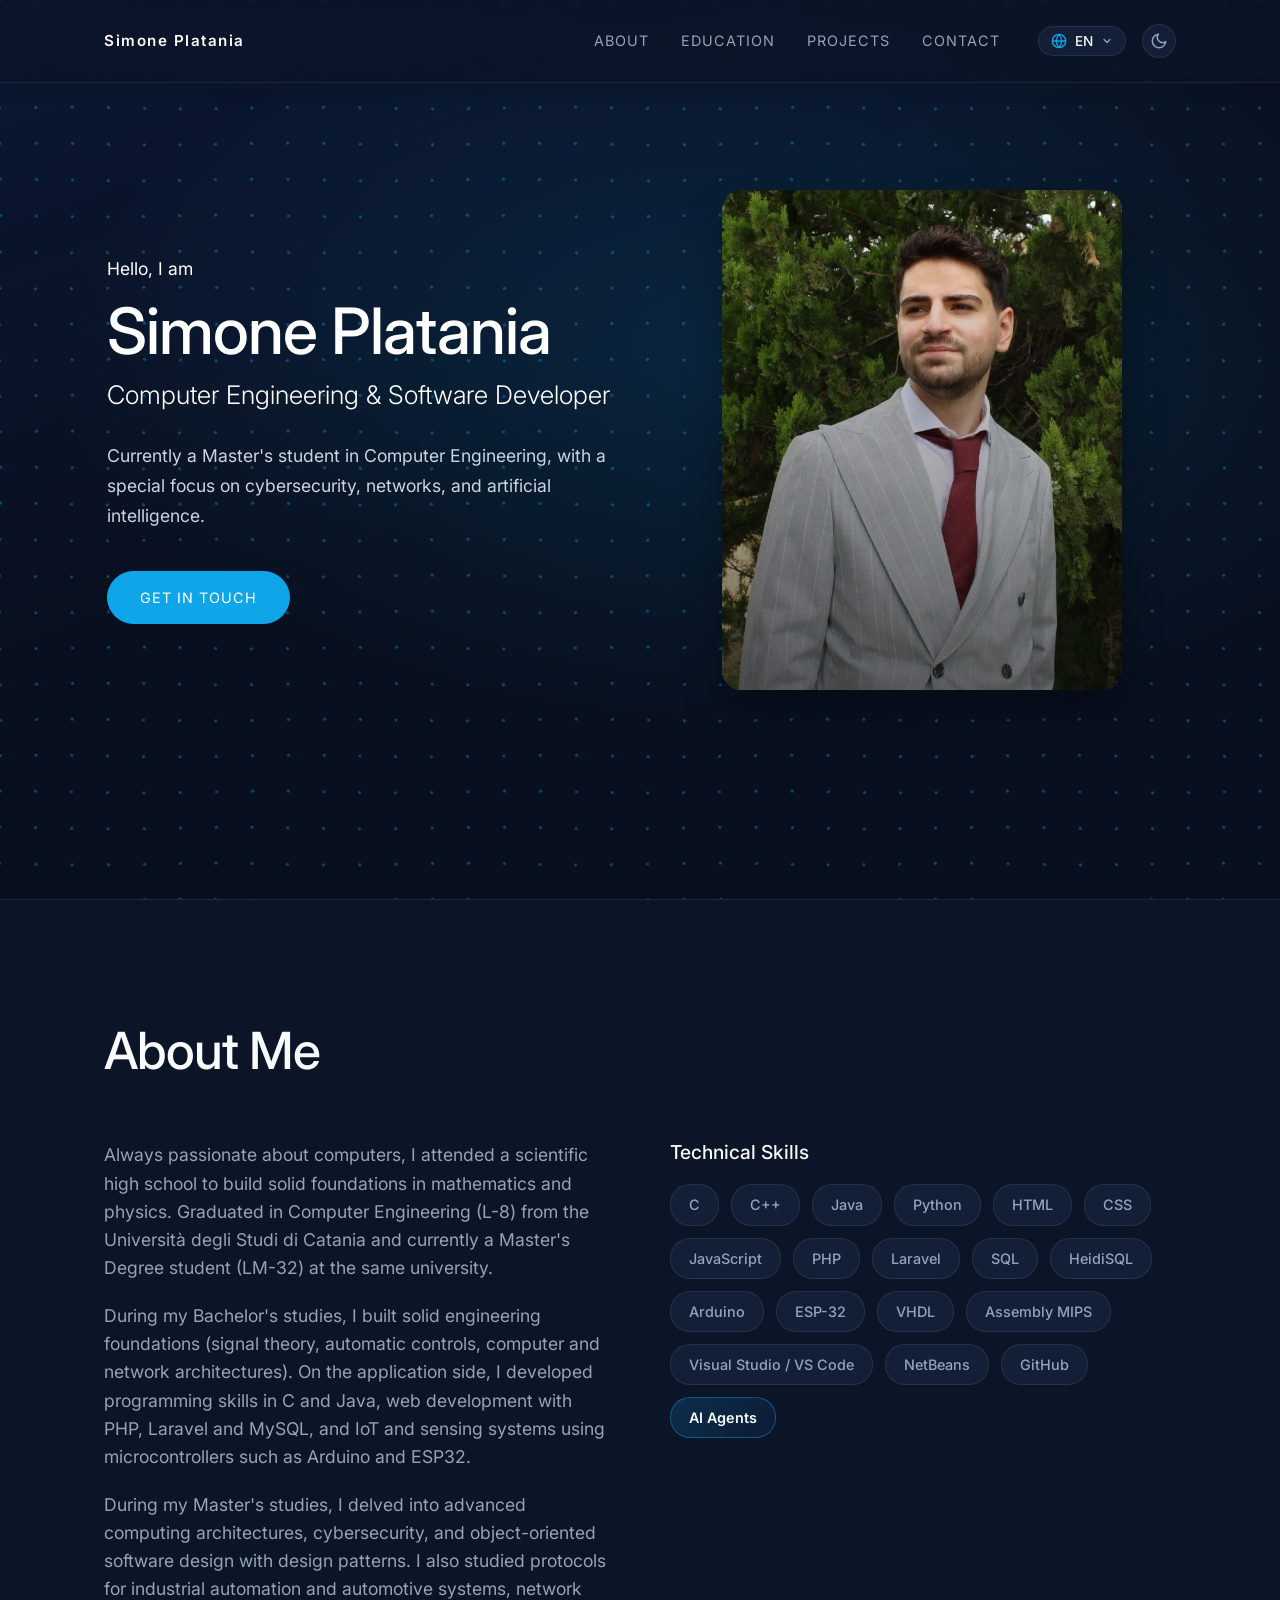
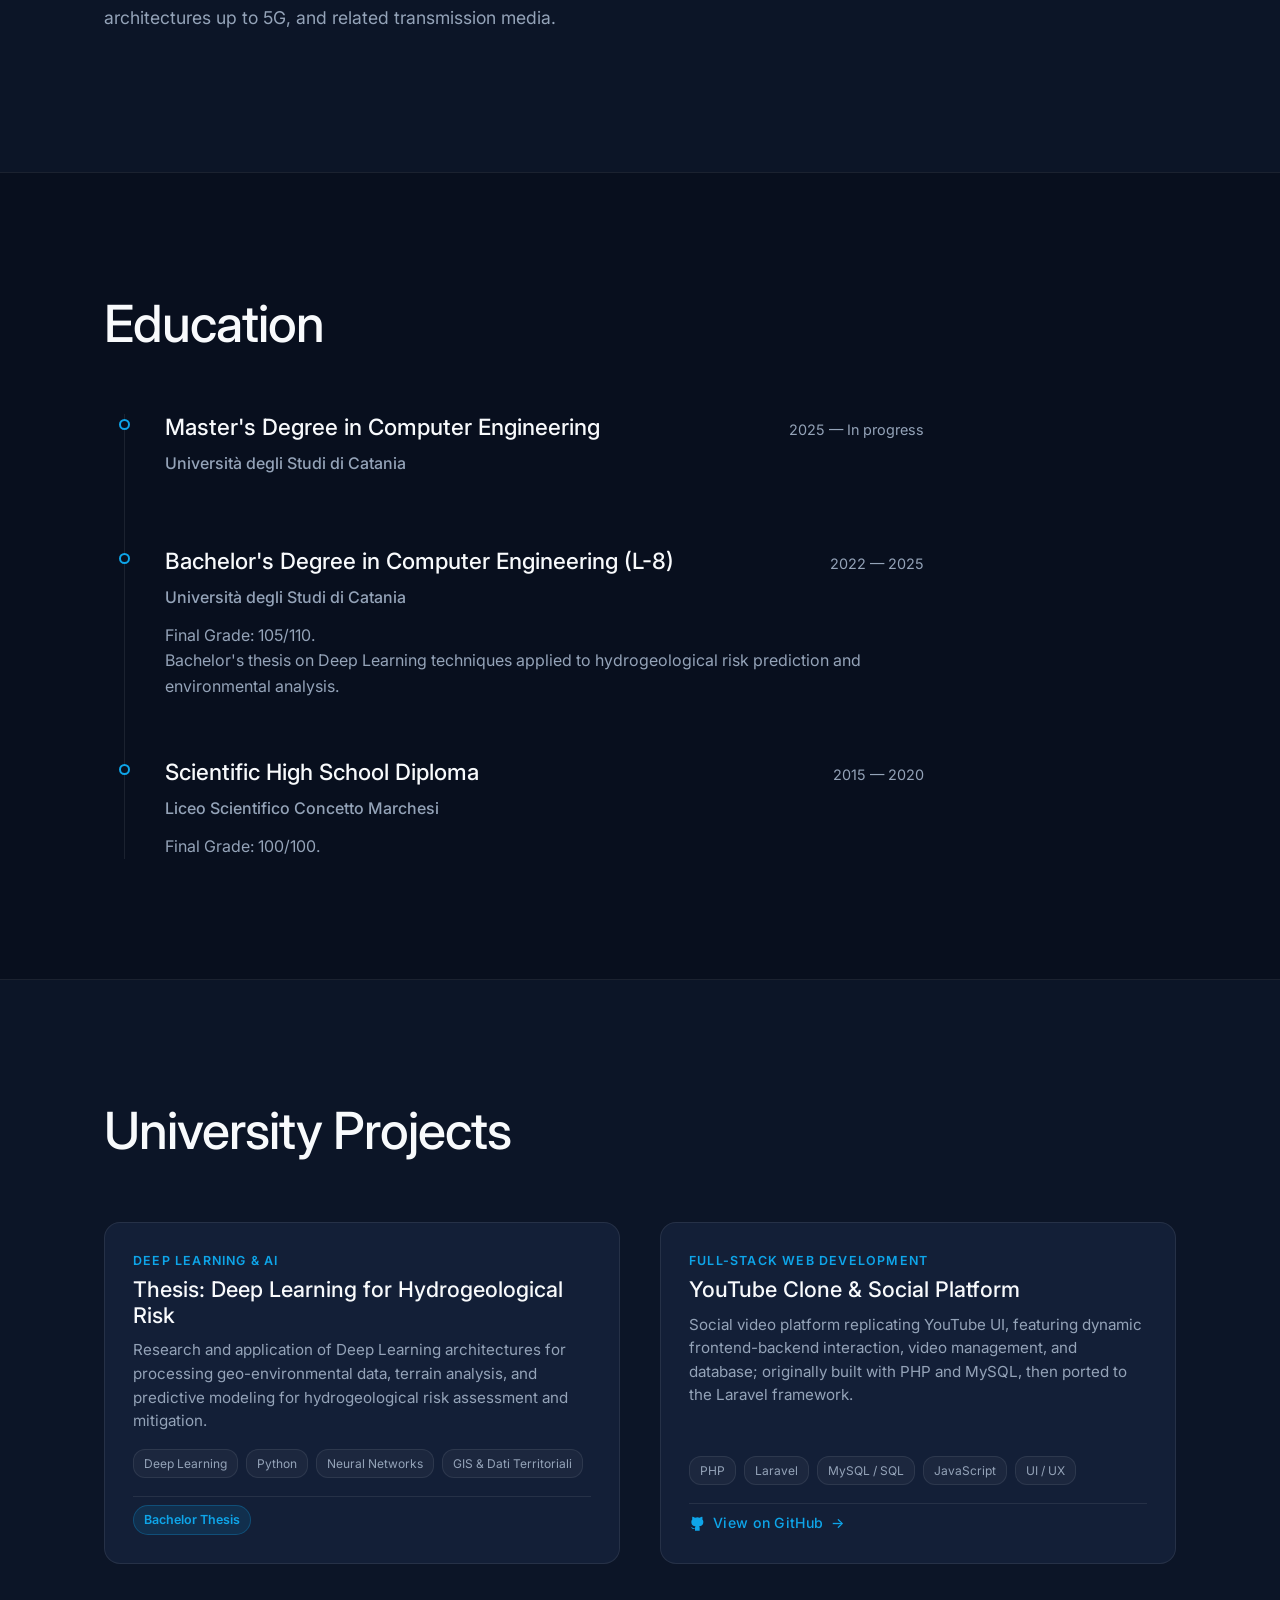
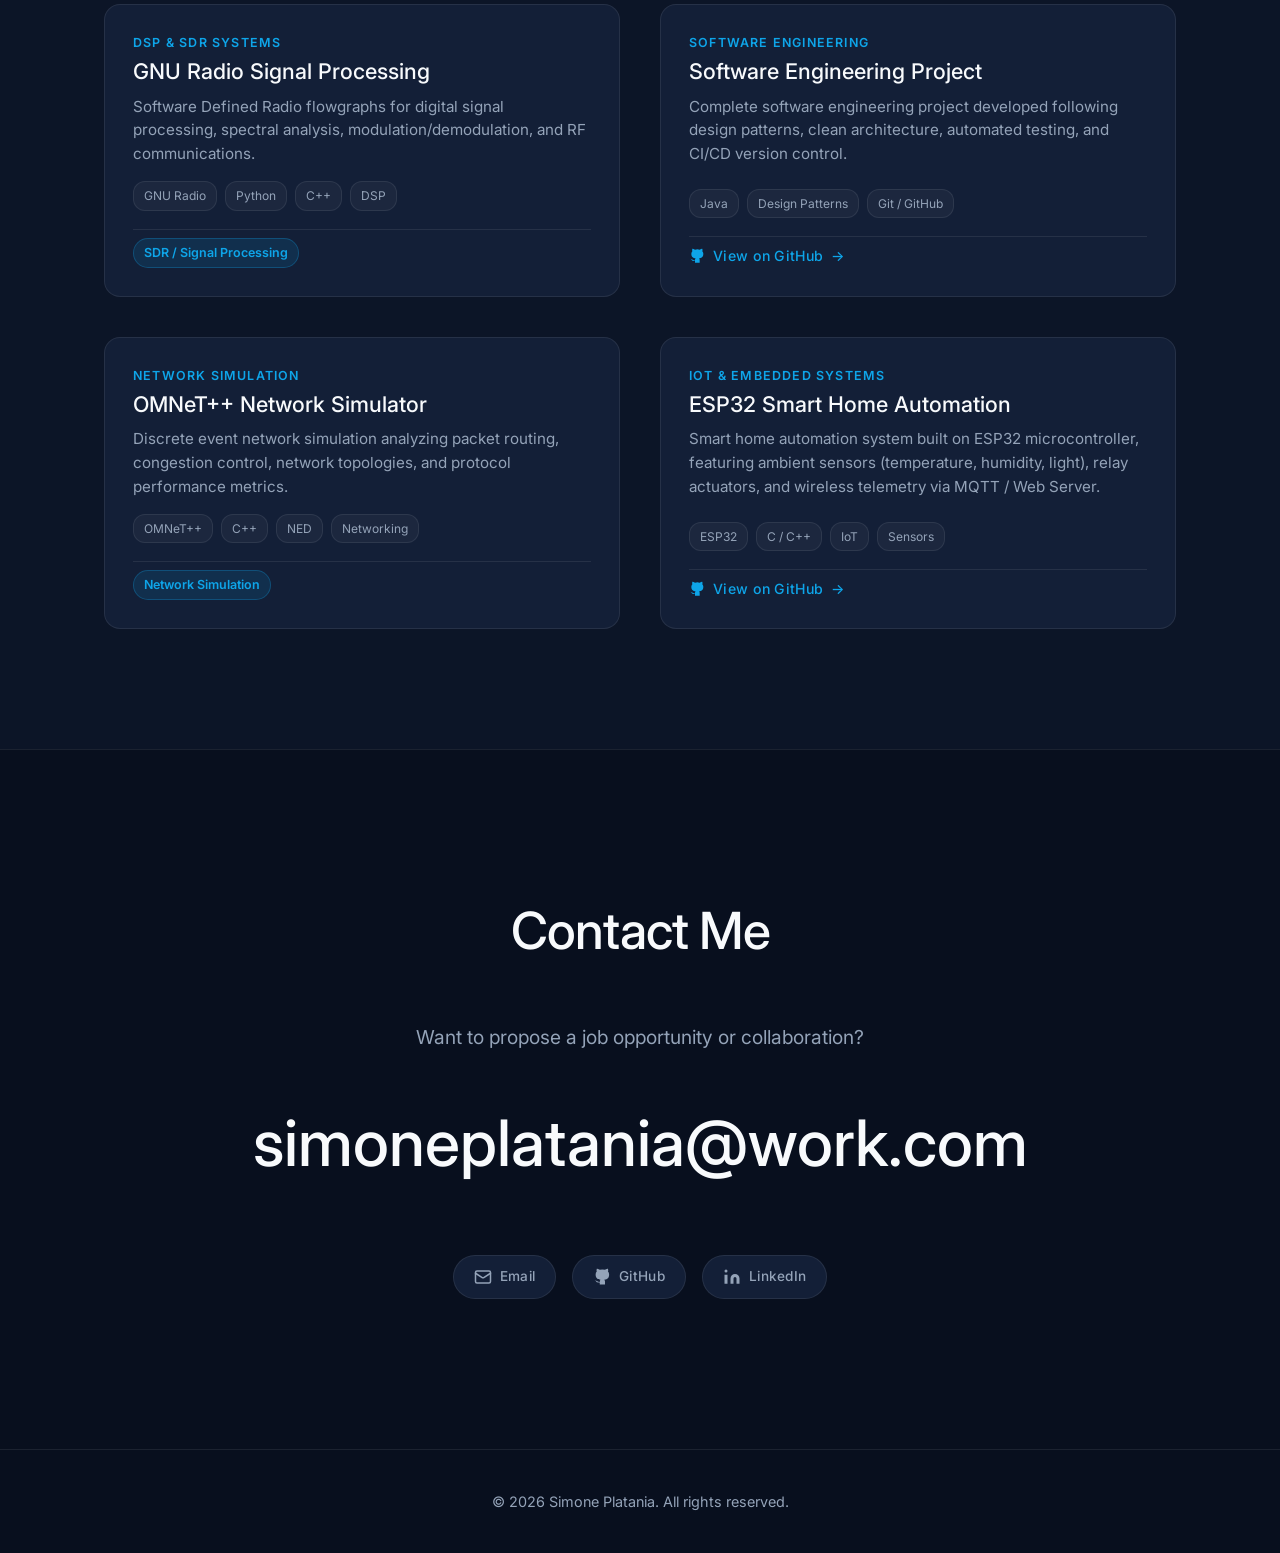
==== commit 553eac5f: "milglioramenti" ====
--- a/index.html
+++ b/index.html
@@ -24,21 +24,50 @@
                 overflow-x: hidden;
                 max-width: 100vw;
             }
+            .noscript-banner {
+                position: fixed !important;
+                top: 0 !important;
+                left: 0 !important;
+                right: 0 !important;
+                width: 100% !important;
+                z-index: 10000 !important;
+            }
             .top-bar-wrapper {
-                position: sticky;
-                top: 0;
-                z-index: 1000;
+                position: relative;
                 width: 100%;
             }
+            /* Desktop: both banner and navbar stay fixed at the top when scrolling */
             header {
-                position: relative !important;
-                top: auto !important;
+                position: fixed !important;
+                top: 48px !important;
+                left: 0 !important;
+                right: 0 !important;
+                width: 100% !important;
+                z-index: 9999 !important;
+                background: var(--navbar-bg) !important;
                 animation: none !important;
             }
             .hero-section {
-                padding-top: 40px !important;
-            }
+                padding-top: 150px !important;
+            }
+            /* Mobile: navbar scrolls away with the page, only the red banner remains fixed */
             @media (max-width: 900px) {
+                html {
+                    scroll-padding-top: 100px;
+                }
+                body {
+                    padding-top: 72px !important;
+                }
+                header {
+                    position: relative !important;
+                    top: auto !important;
+                    left: auto !important;
+                    right: auto !important;
+                    z-index: 100 !important;
+                }
+                .hero-section {
+                    padding-top: 40px !important;
+                }
                 .hamburger {
                     display: none !important;
                 }
@@ -76,6 +105,11 @@
                     font-size: 0.85rem !important;
                     padding: 4px 8px !important;
                     letter-spacing: 0.5px !important;
+                }
+            }
+            @media (max-width: 500px) {
+                body {
+                    padding-top: 92px !important;
                 }
             }
         </style>
--- a/styles.css
+++ b/styles.css
@@ -55,6 +55,15 @@
     line-height: 1.6;
     overflow-x: hidden;
     transition: background-color 0.4s ease, color 0.4s ease;
+}
+
+/* Lock scrolling when mobile navigation menu is open */
+html.menu-open,
+body.menu-open {
+    overflow: hidden !important;
+    height: 100% !important;
+    overscroll-behavior: none !important;
+    touch-action: none;
 }
 
 
@@ -1025,6 +1034,8 @@
         overflow-y: auto;
         overflow-x: hidden;
         -webkit-overflow-scrolling: touch;
+        overscroll-behavior: contain;
+        touch-action: pan-y;
         transition: transform 0.4s cubic-bezier(0.16, 1, 0.3, 1), visibility 0.4s;
         visibility: hidden;
         z-index: 110;
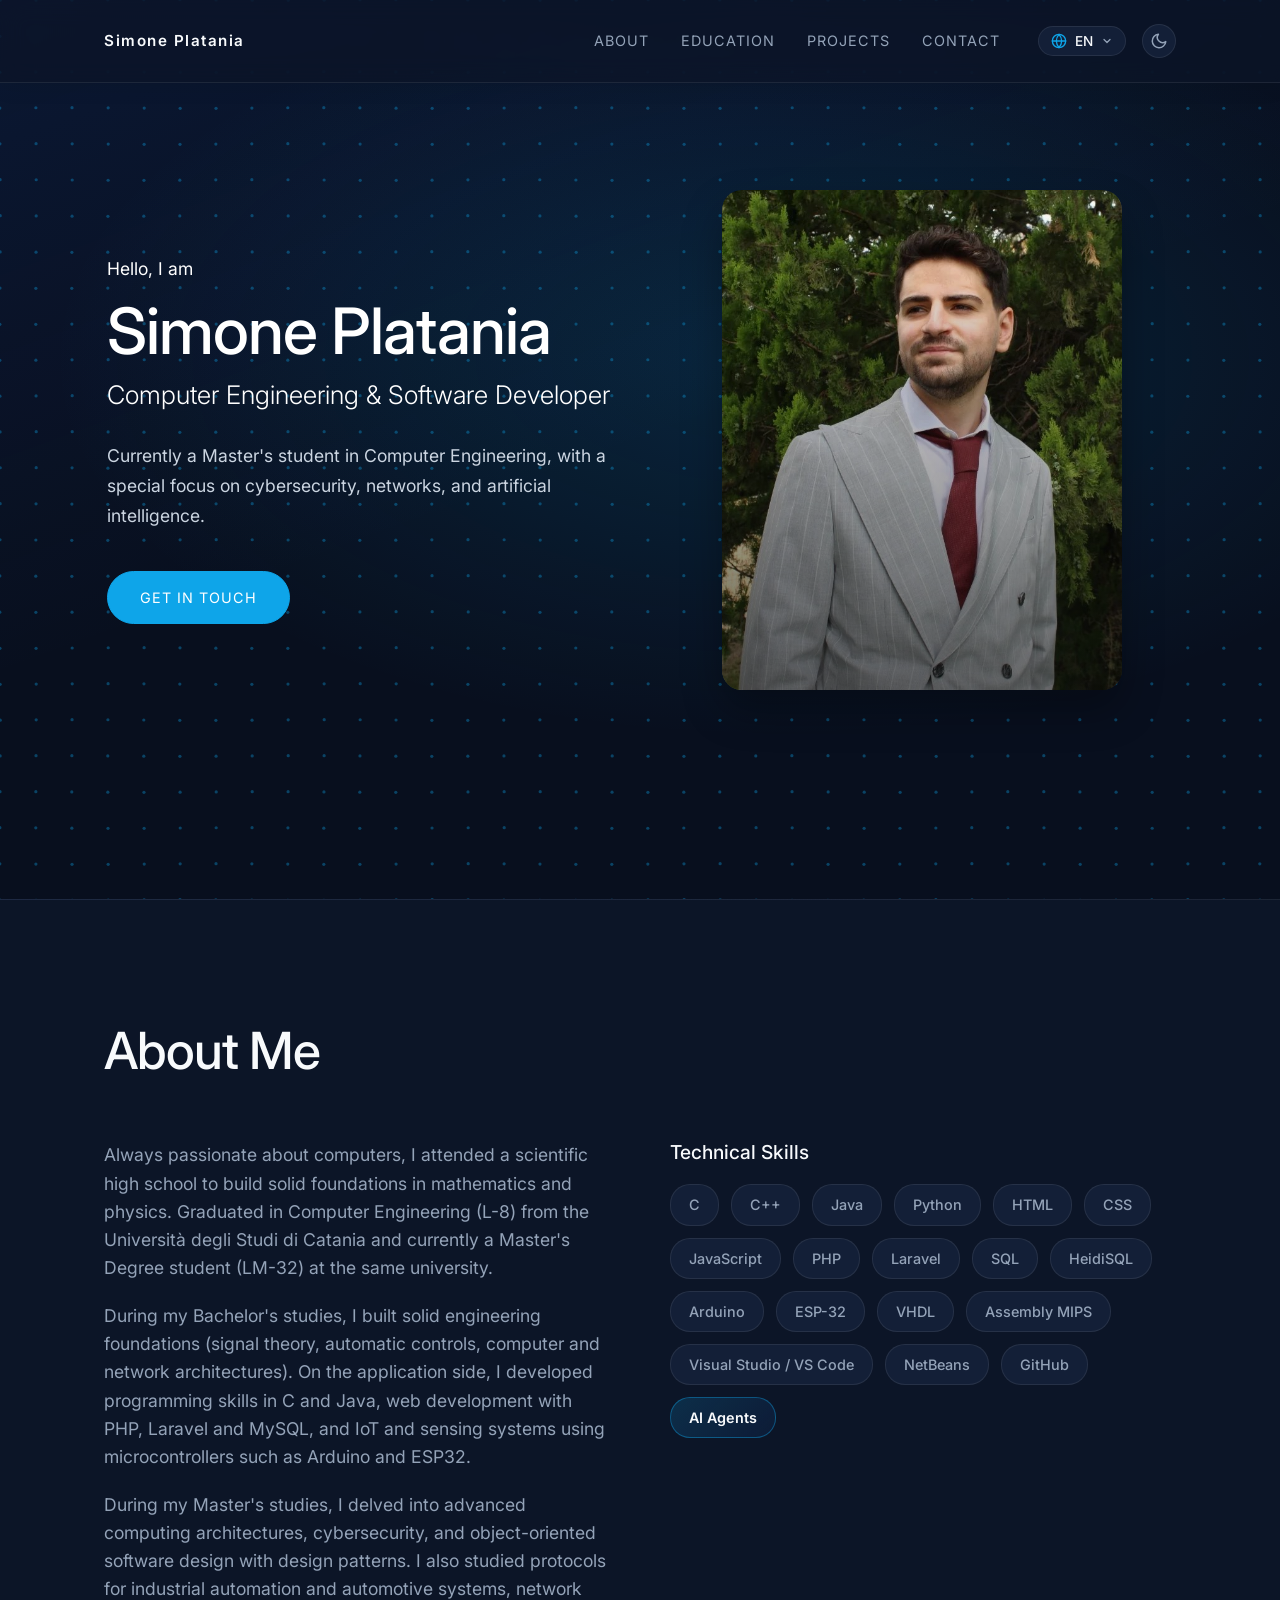
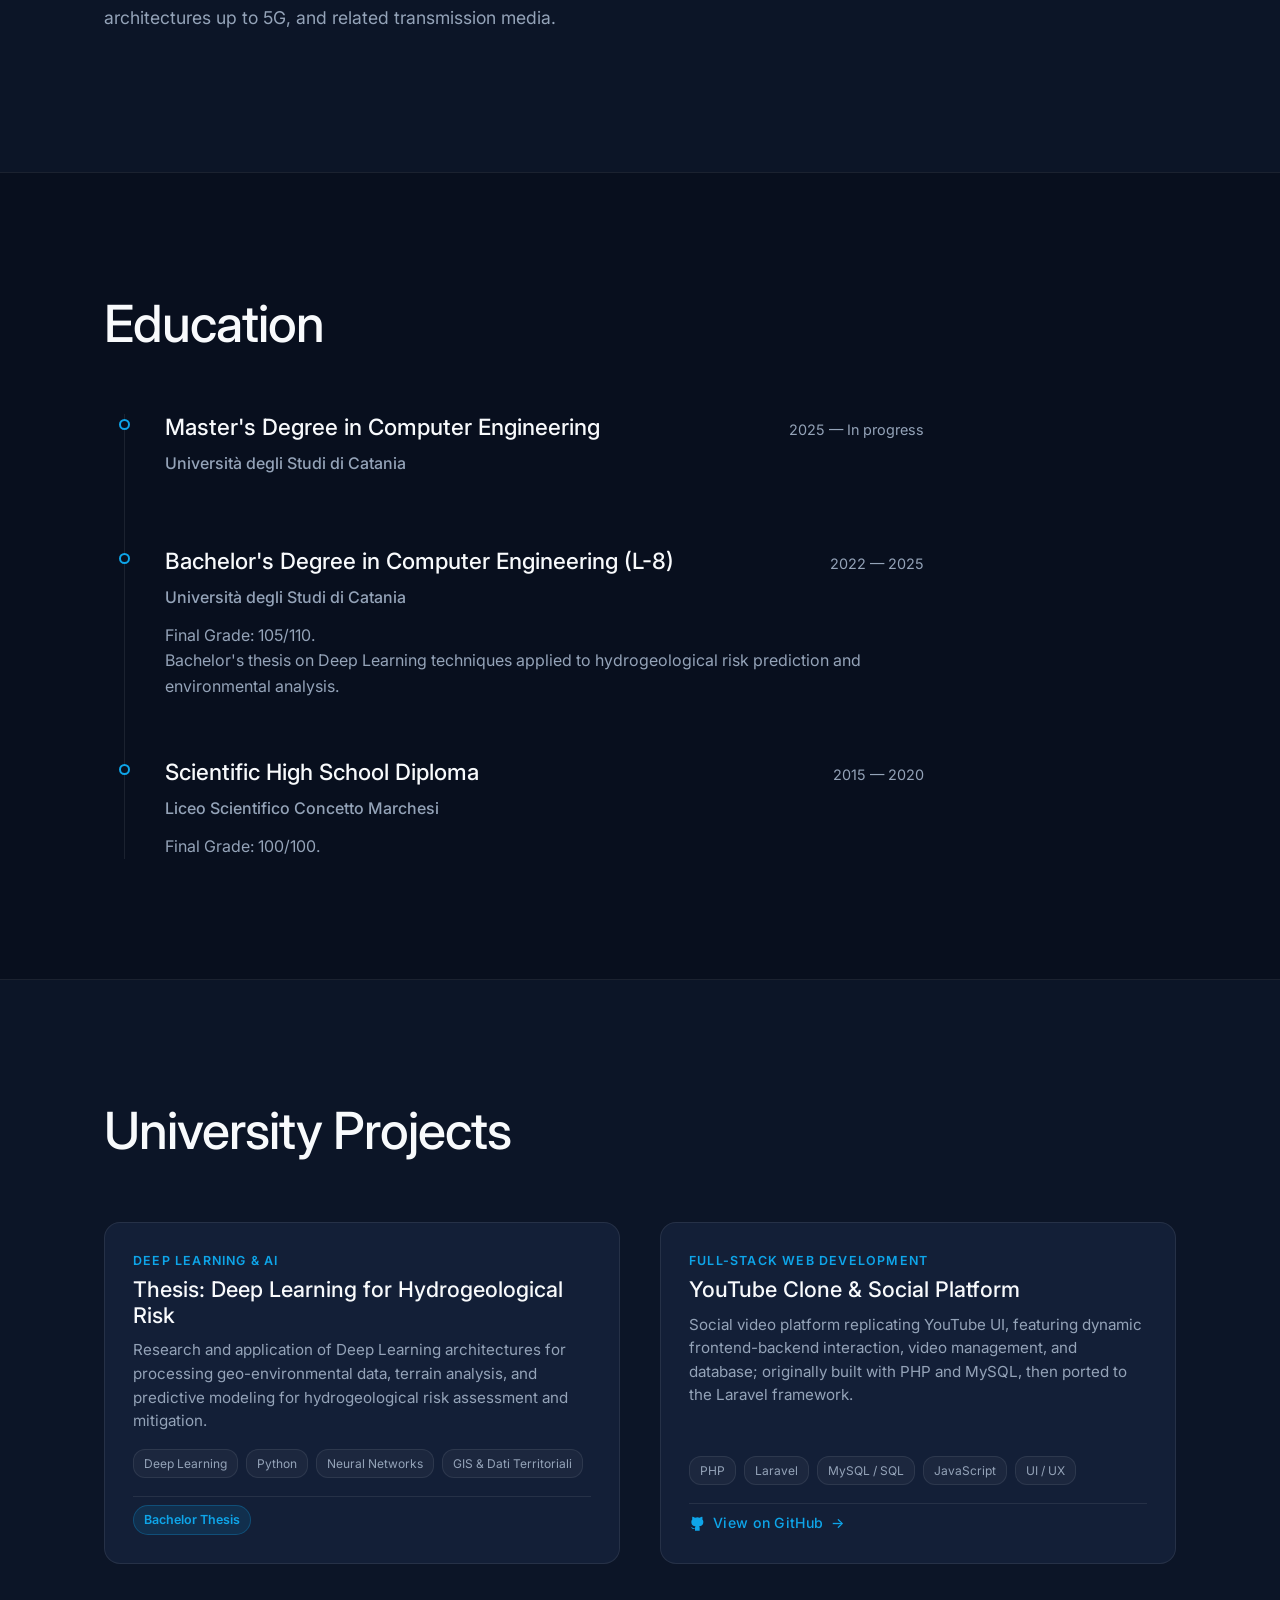
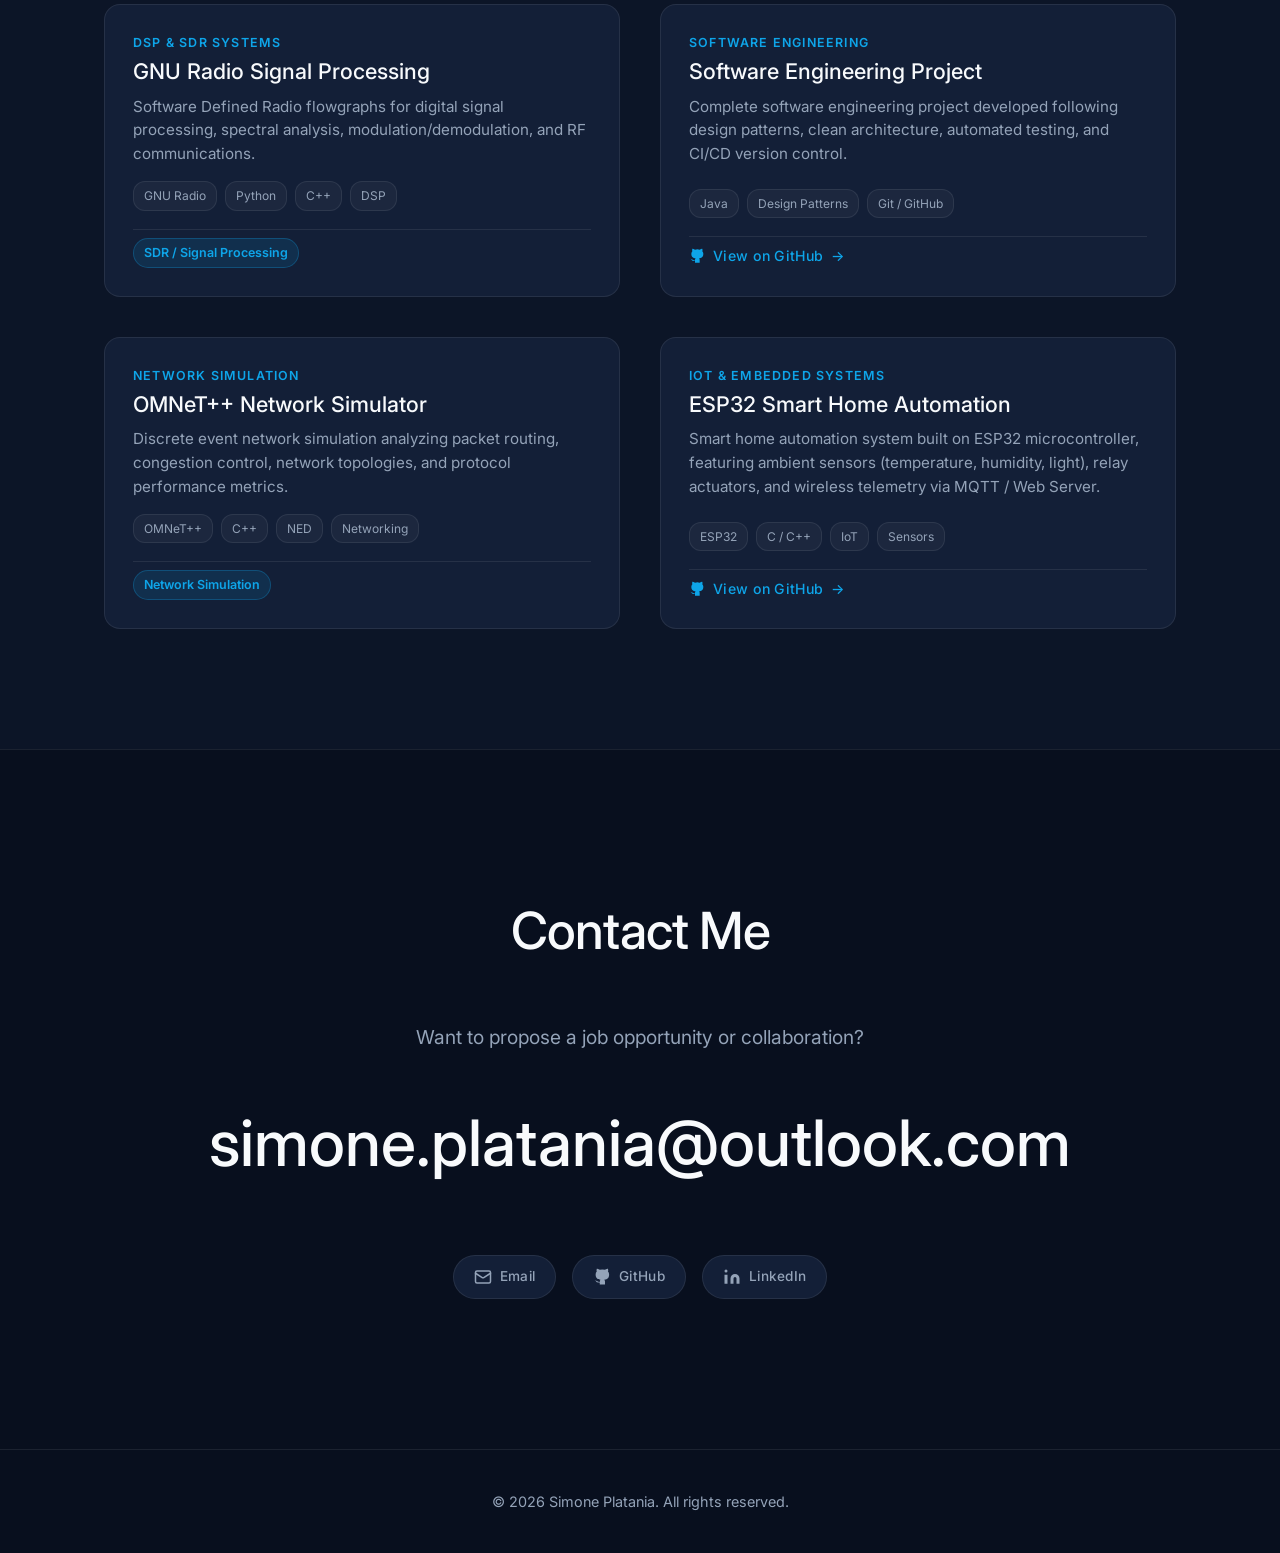
==== commit f5c4fbd6: "indirizzi aggiornati" ====
--- a/index.html
+++ b/index.html
@@ -509,10 +509,10 @@
                 <div class="contact-content fade-in-up">
                     <h2 class="section-title" data-i18n="contact_title">Contact Me</h2>
                     <p class="contact-desc" data-i18n="contact_desc">Want to propose a job opportunity or collaboration?</p>
-                    <a href="mailto:hello@example.com" class="email-link">simoneplatania@work.com</a>
+                    <a href="mailto:simone.platania@outlook.com" class="email-link">simone.platania@outlook.com</a>
 
                     <div class="social-links">
-                        <a href="mailto:hello@example.com" class="social-link" aria-label="Email">
+                        <a href="mailto:simone.platania@outlook.com" class="social-link" aria-label="Email">
                             <svg xmlns="http://www.w3.org/2000/svg" width="18" height="18" viewBox="0 0 24 24"
                                 fill="none" stroke="currentColor" stroke-width="2" stroke-linecap="round"
                                 stroke-linejoin="round">
@@ -530,7 +530,7 @@
                             </svg>
                             <span>GitHub</span>
                         </a>
-                        <a href="https://linkedin.com/" target="_blank" rel="noopener noreferrer" class="social-link"
+                        <a href="https://www.linkedin.com/in/simone-platania" target="_blank" rel="noopener noreferrer" class="social-link"
                             aria-label="LinkedIn">
                             <svg xmlns="http://www.w3.org/2000/svg" width="18" height="18" viewBox="0 0 24 24"
                                 fill="currentColor">
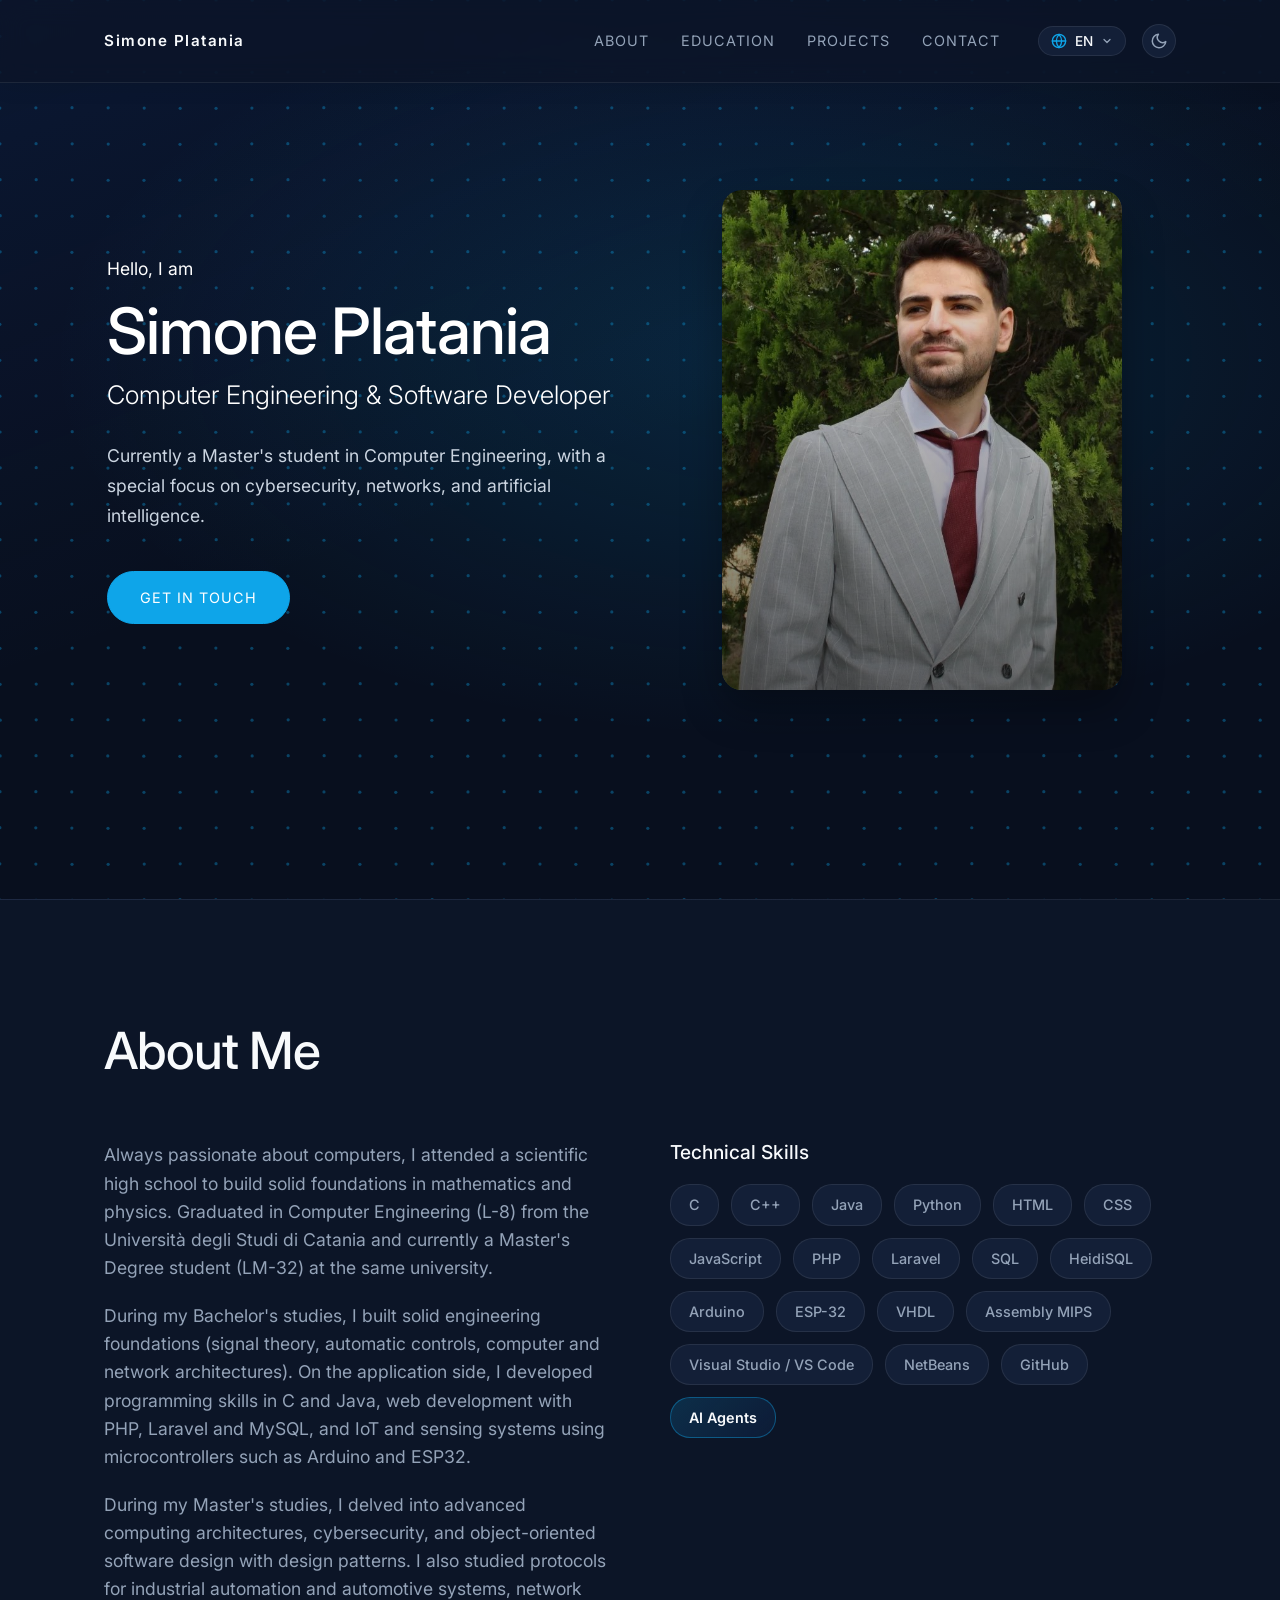
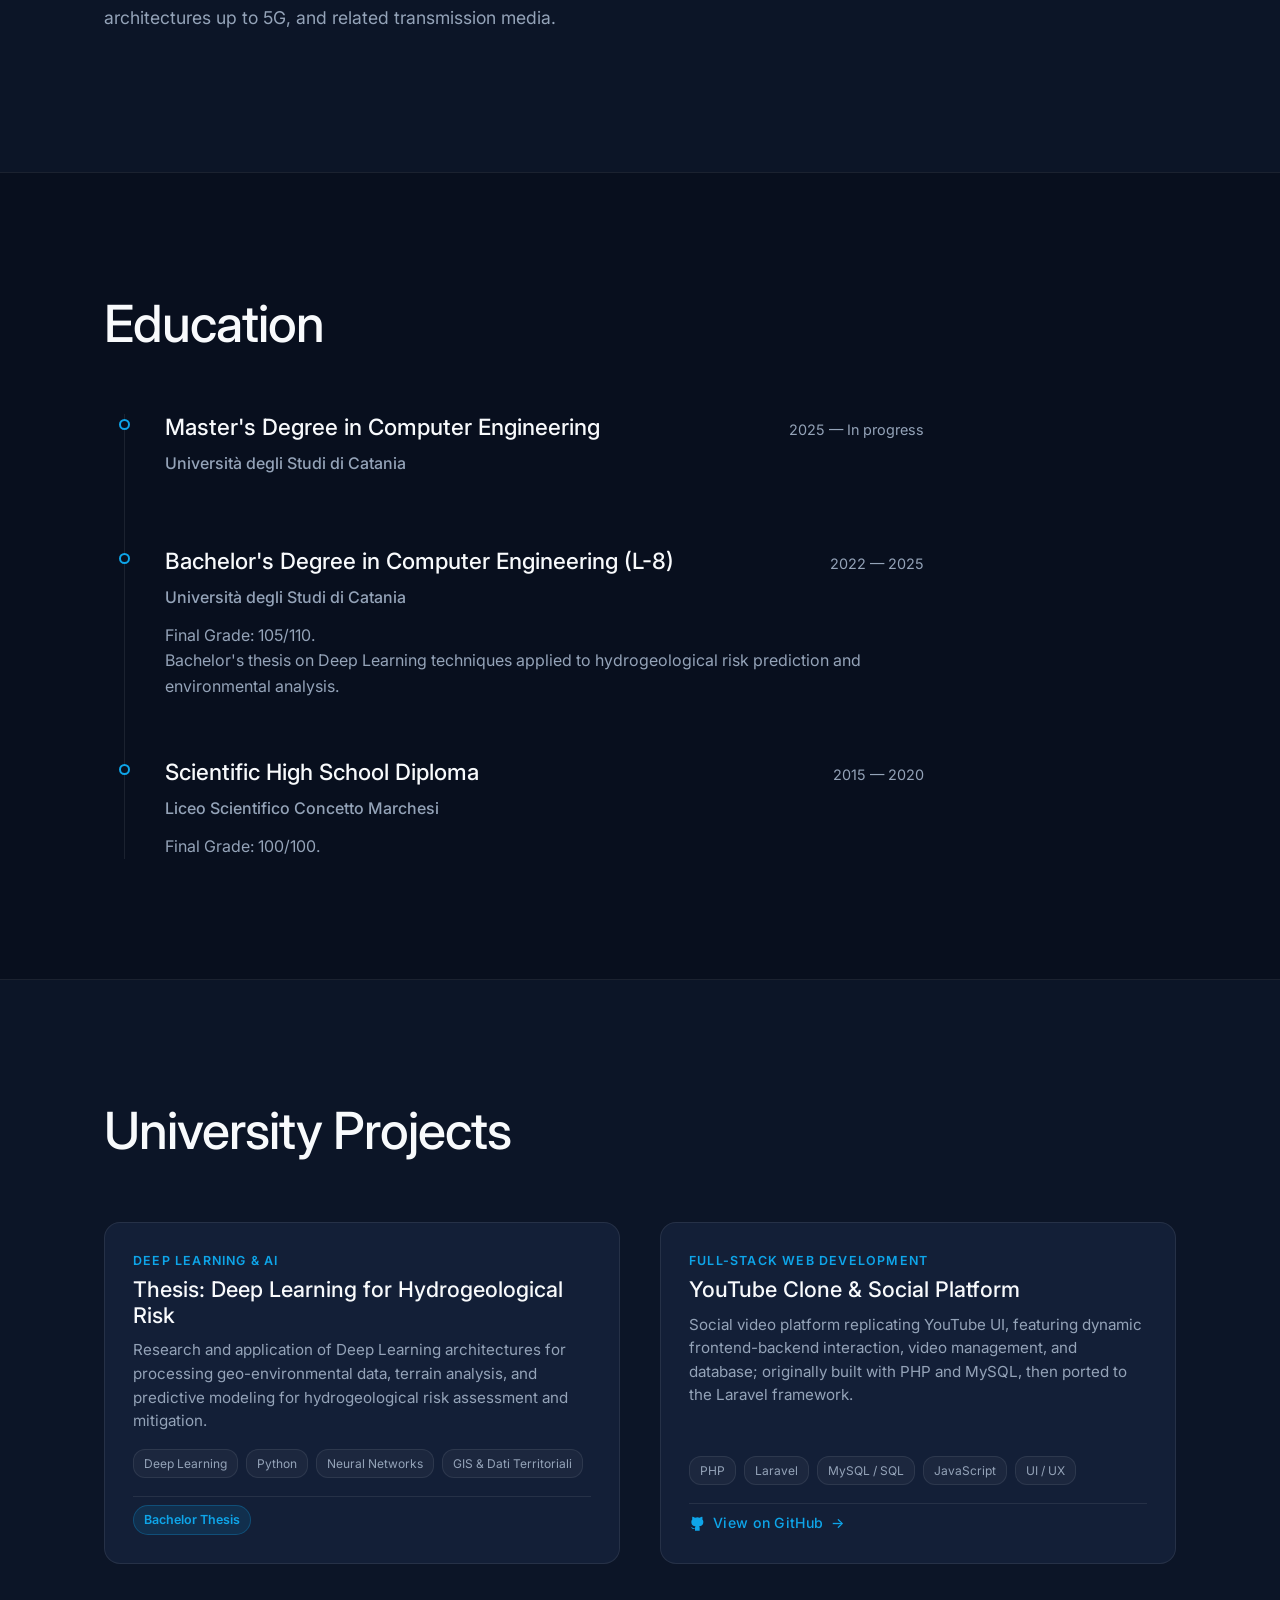
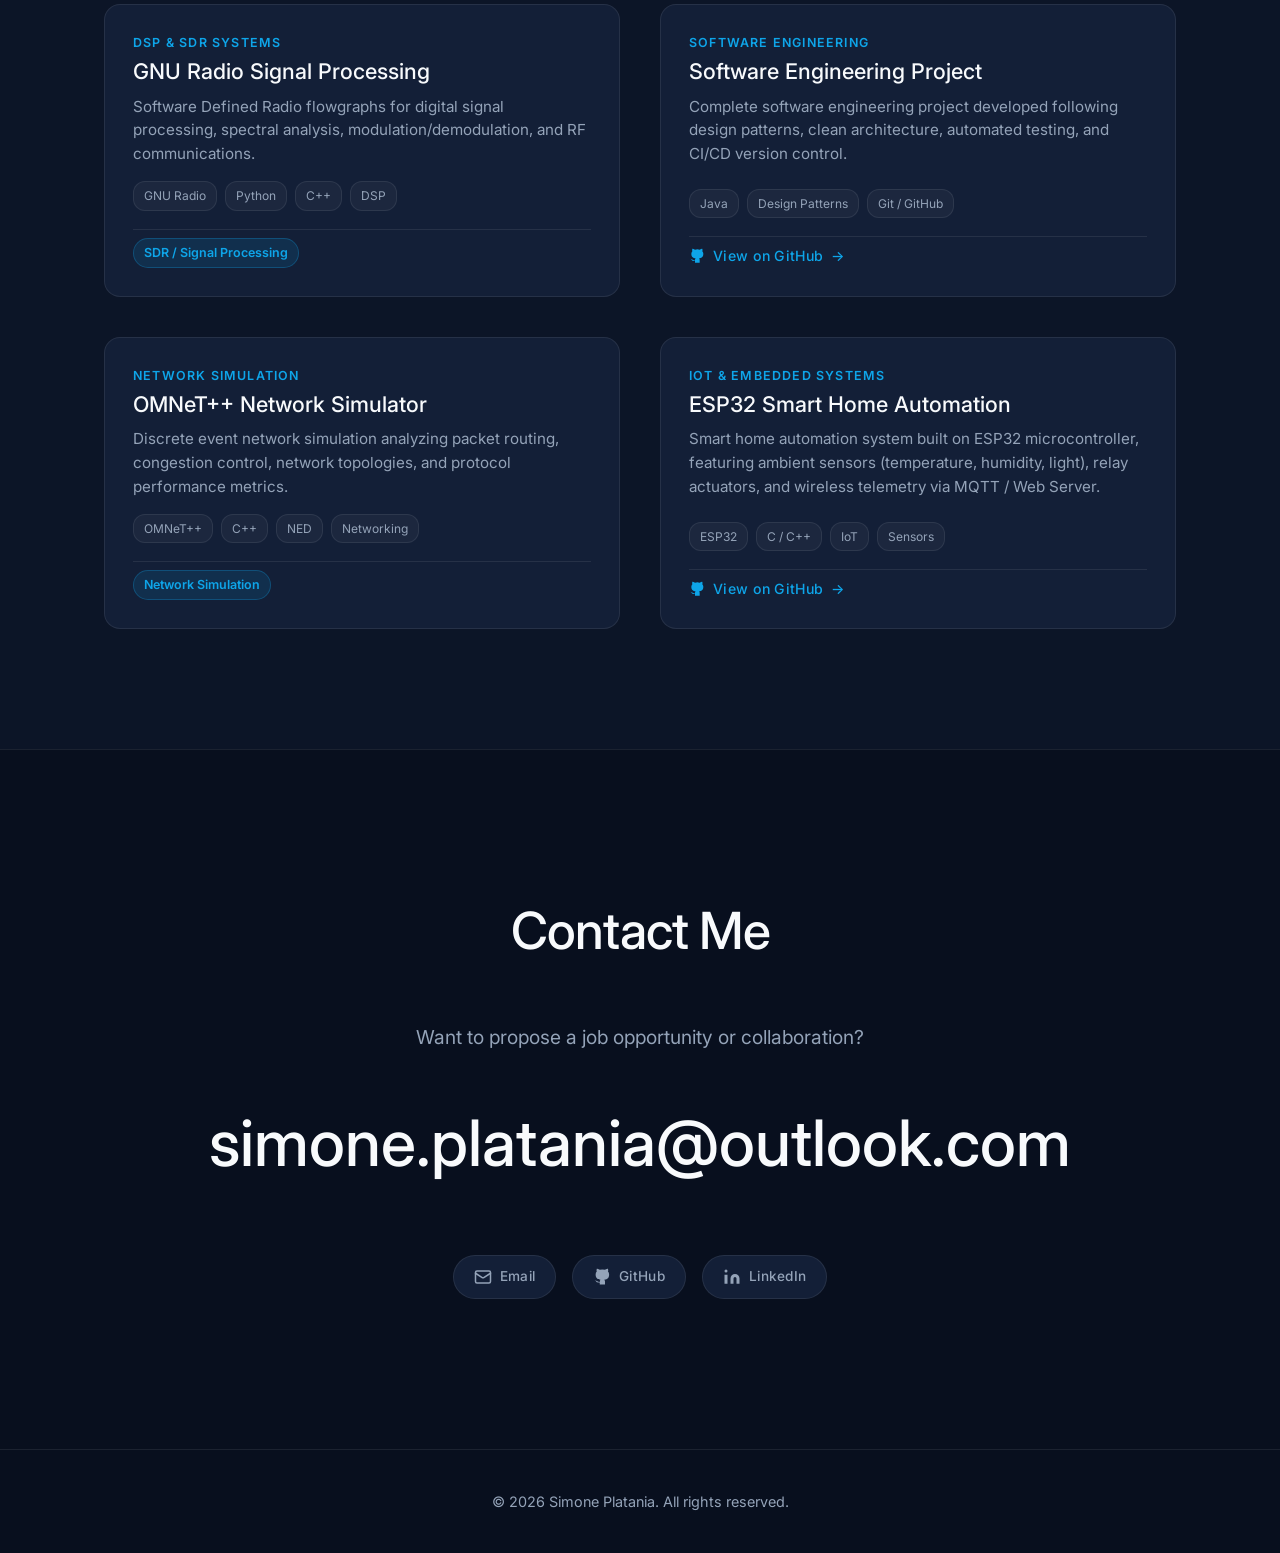
==== commit f4edd0d2: "experience" ====
--- a/index.html
+++ b/index.html
@@ -140,6 +140,7 @@
                     <ul class="nav-links">
                         <li><a href="#about" data-i18n="nav_about">About</a></li>
                         <li><a href="#education" data-i18n="nav_edu">Education</a></li>
+                        <!-- <li><a href="#experience" data-i18n="nav_exp">Experience</a></li> -->
                         <li><a href="#projects" data-i18n="nav_work">Projects</a></li>
                         <li><a href="#contact" data-i18n="nav_contact">Contact</a></li>
                         <li class="nav-toggles-wrapper">
@@ -346,6 +347,50 @@
             </div>
         </section>
 
+        <!-- =========================================================================
+             SEZIONE ESPERIENZE LAVORATIVE (Work Experience)
+             Speculare alla sezione Istruzione (Education).
+             Per attivarla: rimuovere i delimitatori di commento (<!- - e - ->).
+             ========================================================================= -->
+        <!--
+        <section id="experience" class="experience-section">
+            <div class="container">
+                <h2 class="section-title reveal-text" data-i18n="exp_title">Esperienze Lavorative</h2>
+                <div class="timeline">
+                    [Esperienza 1 - Più recente / In corso]
+                    <div class="timeline-item fade-in-up">
+                        <div class="timeline-dot"></div>
+                        <div class="timeline-content">
+                            <div class="timeline-header">
+                                <h3 data-i18n="exp0_role">Software Developer</h3>
+                                <span class="timeline-date" data-i18n="exp0_date">2024 — In corso</span>
+                            </div>
+                            <h4 class="company">
+                                <span data-i18n="exp0_company">Nome Azienda / Organizzazione</span>
+                            </h4>
+                            <p data-i18n="exp0_desc">Descrizione delle mansioni svolte, tecnologie utilizzate (es. linguaggi, framework, database), metodologie di sviluppo e risultati raggiunti.</p>
+                        </div>
+                    </div>
+
+                    [Esperienza 2 - Esperienza precedente / Tirocinio]
+                    <div class="timeline-item fade-in-up">
+                        <div class="timeline-dot"></div>
+                        <div class="timeline-content">
+                            <div class="timeline-header">
+                                <h3 data-i18n="exp1_role">Tirocinante / Junior Developer</h3>
+                                <span class="timeline-date" data-i18n="exp1_date">2023 — 2024</span>
+                            </div>
+                            <h4 class="company">
+                                <span data-i18n="exp1_company">Nome Azienda / Studio Professionale</span>
+                            </h4>
+                            <p data-i18n="exp1_desc">Supporto allo sviluppo di moduli software, test e debugging, documentazione tecnica e collaborazione in team con metodologie Agile/Git.</p>
+                        </div>
+                    </div>
+                </div>
+            </div>
+        </section>
+        -->
+
         <!-- Projects Section -->
         <section id="projects" class="projects-section">
             <div class="container">
--- a/styles.css
+++ b/styles.css
@@ -58,12 +58,8 @@
 }
 
 /* Lock scrolling when mobile navigation menu is open */
-html.menu-open,
 body.menu-open {
-    overflow: hidden !important;
-    height: 100% !important;
-    overscroll-behavior: none !important;
-    touch-action: none;
+    overflow: hidden;
 }
 
 
@@ -267,7 +263,8 @@
 }
 
 /* Light theme: hamburger lines */
-[data-theme="light"] .hamburger .line {
+[data-theme="light"] .hamburger .line,
+[data-theme="light"] .hamburger.active .line {
     background: var(--text-primary);
 }
 
@@ -1014,7 +1011,7 @@
     }
 
     .hamburger.active .line {
-        background: #ffffff;
+        background: var(--text-primary);
     }
 
     .nav-links {
